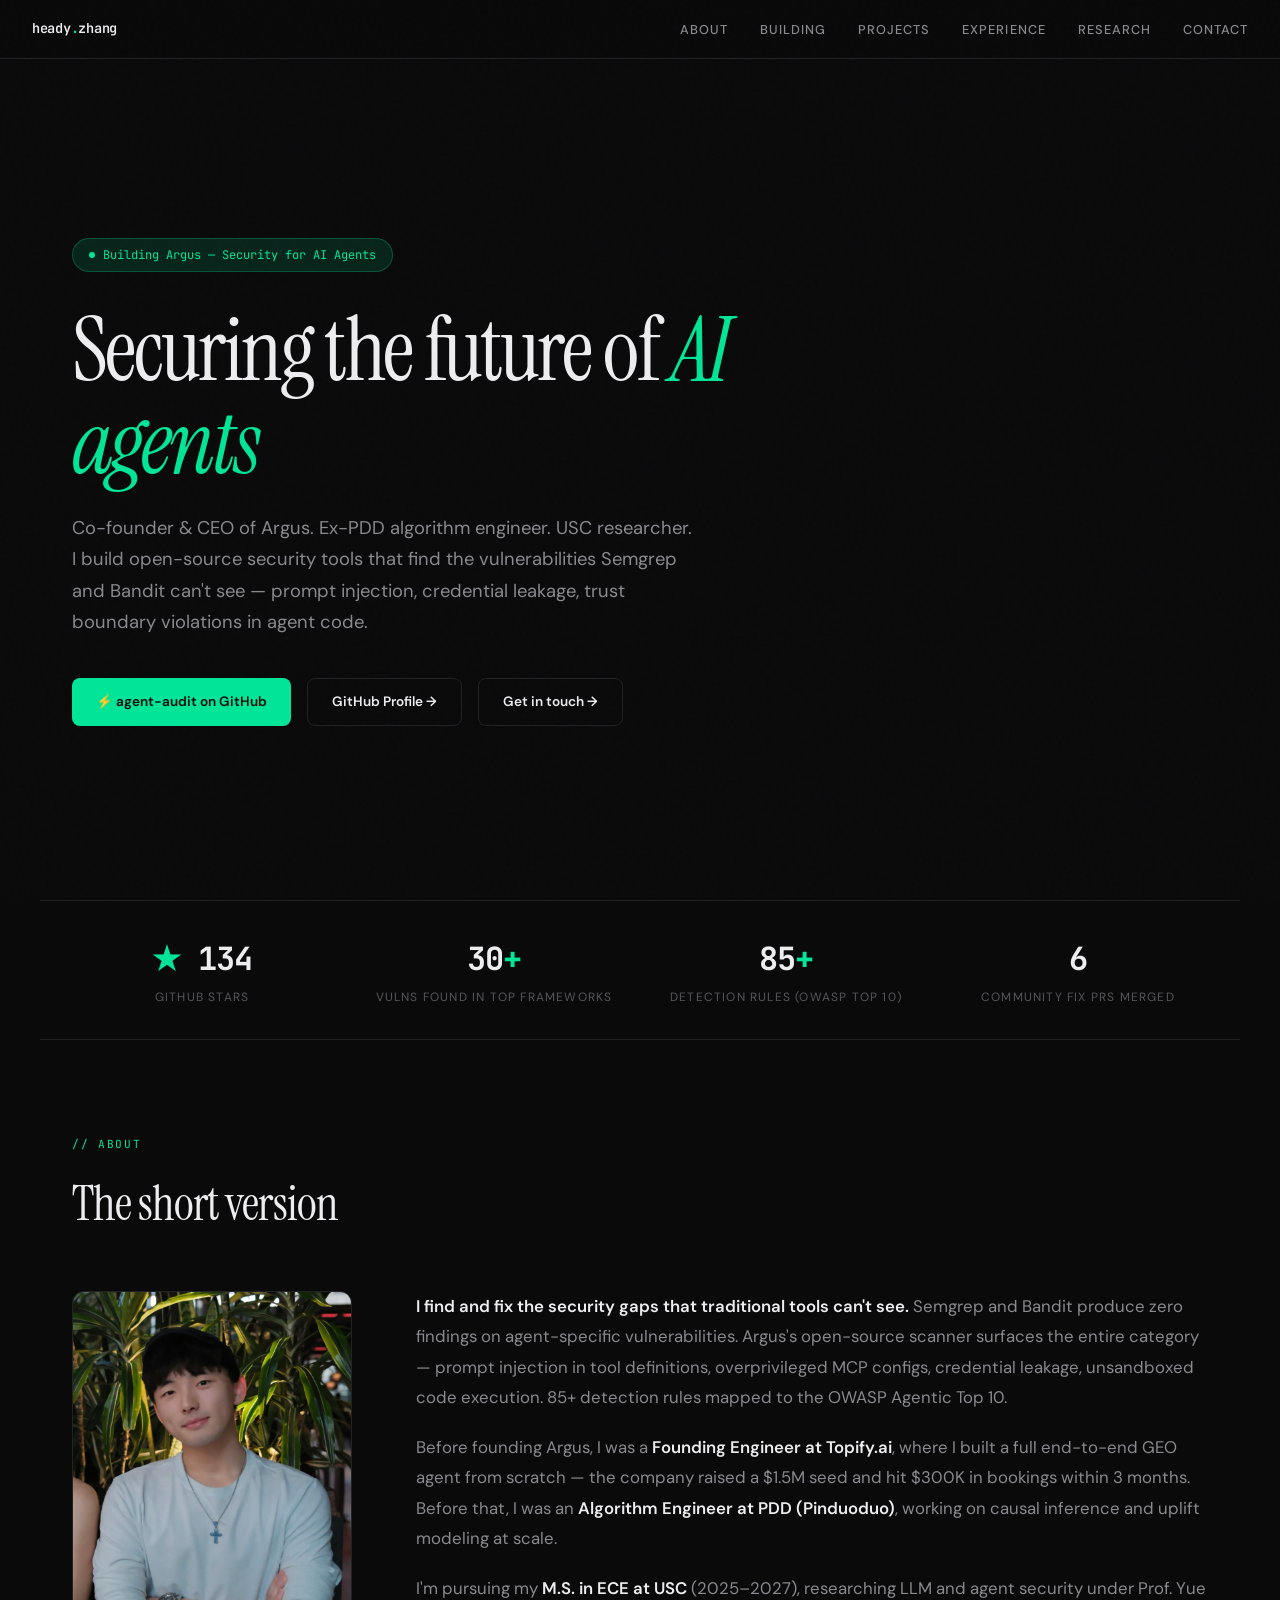
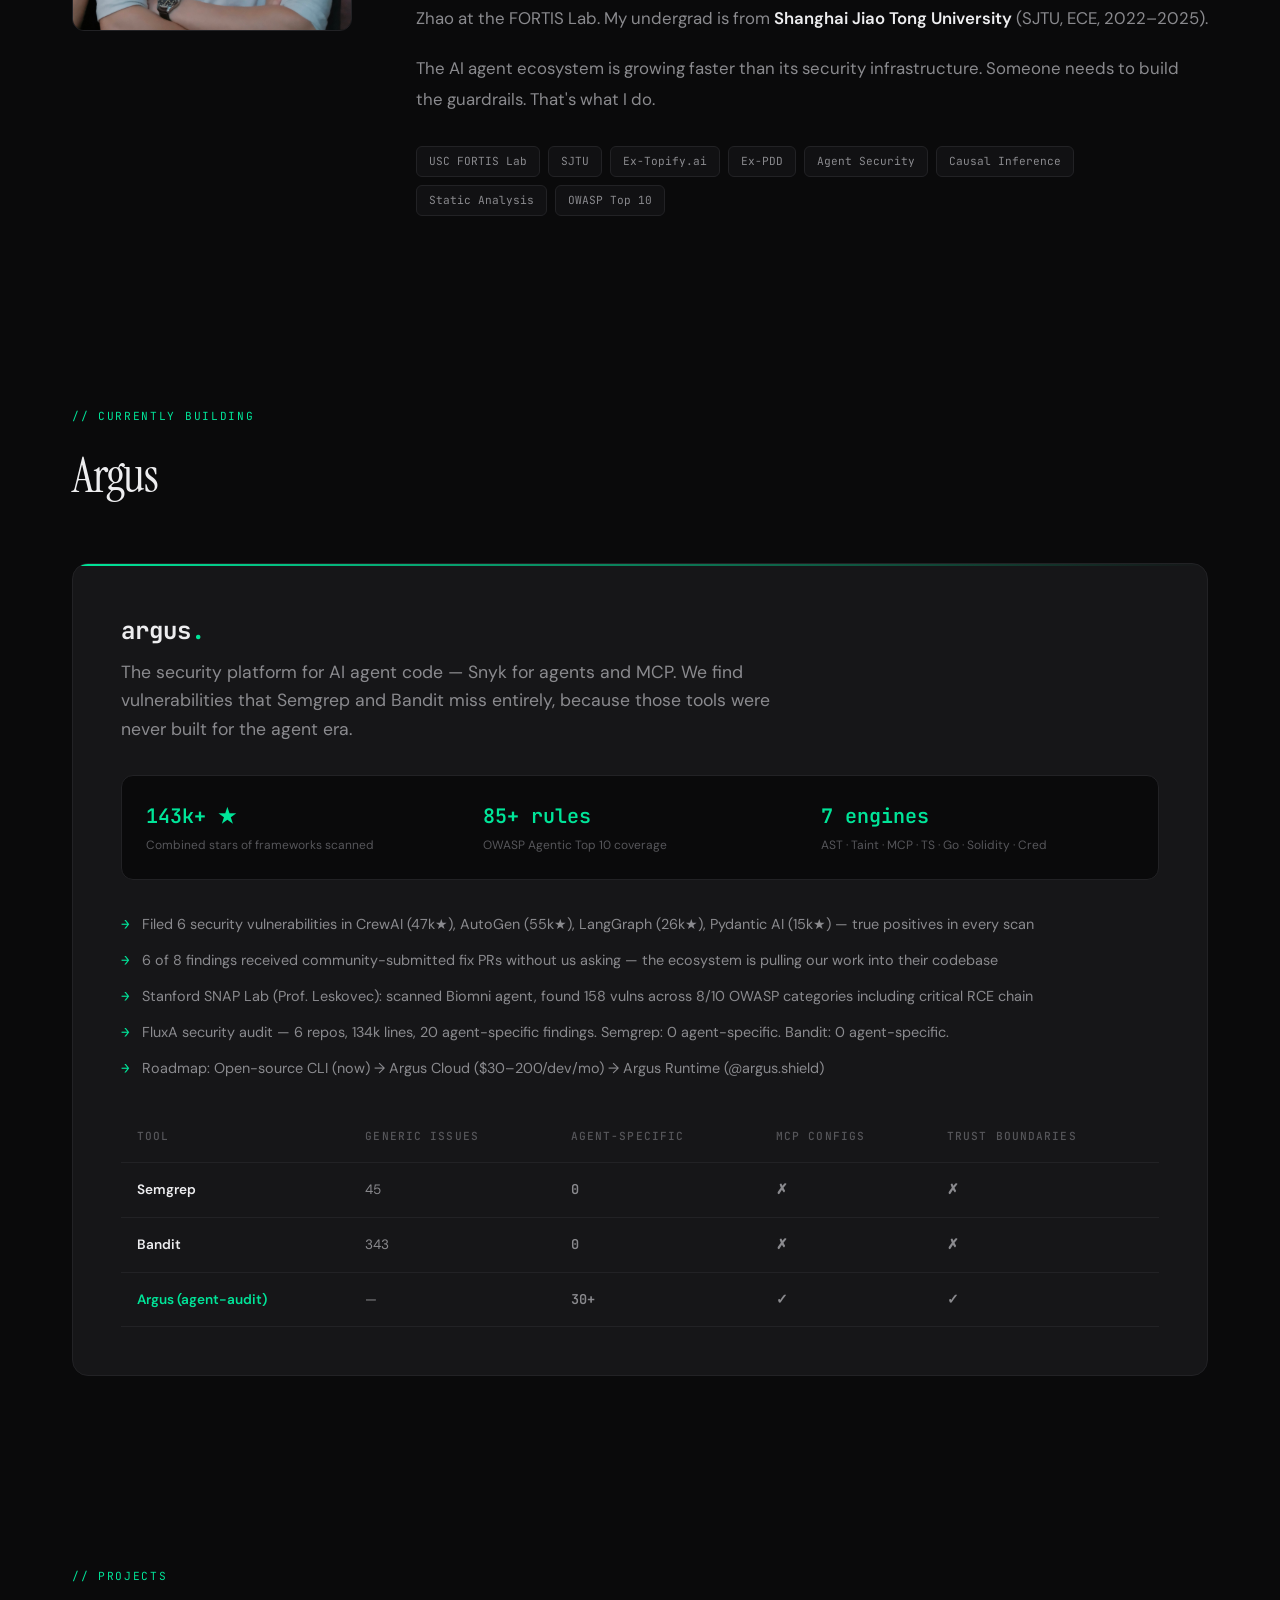
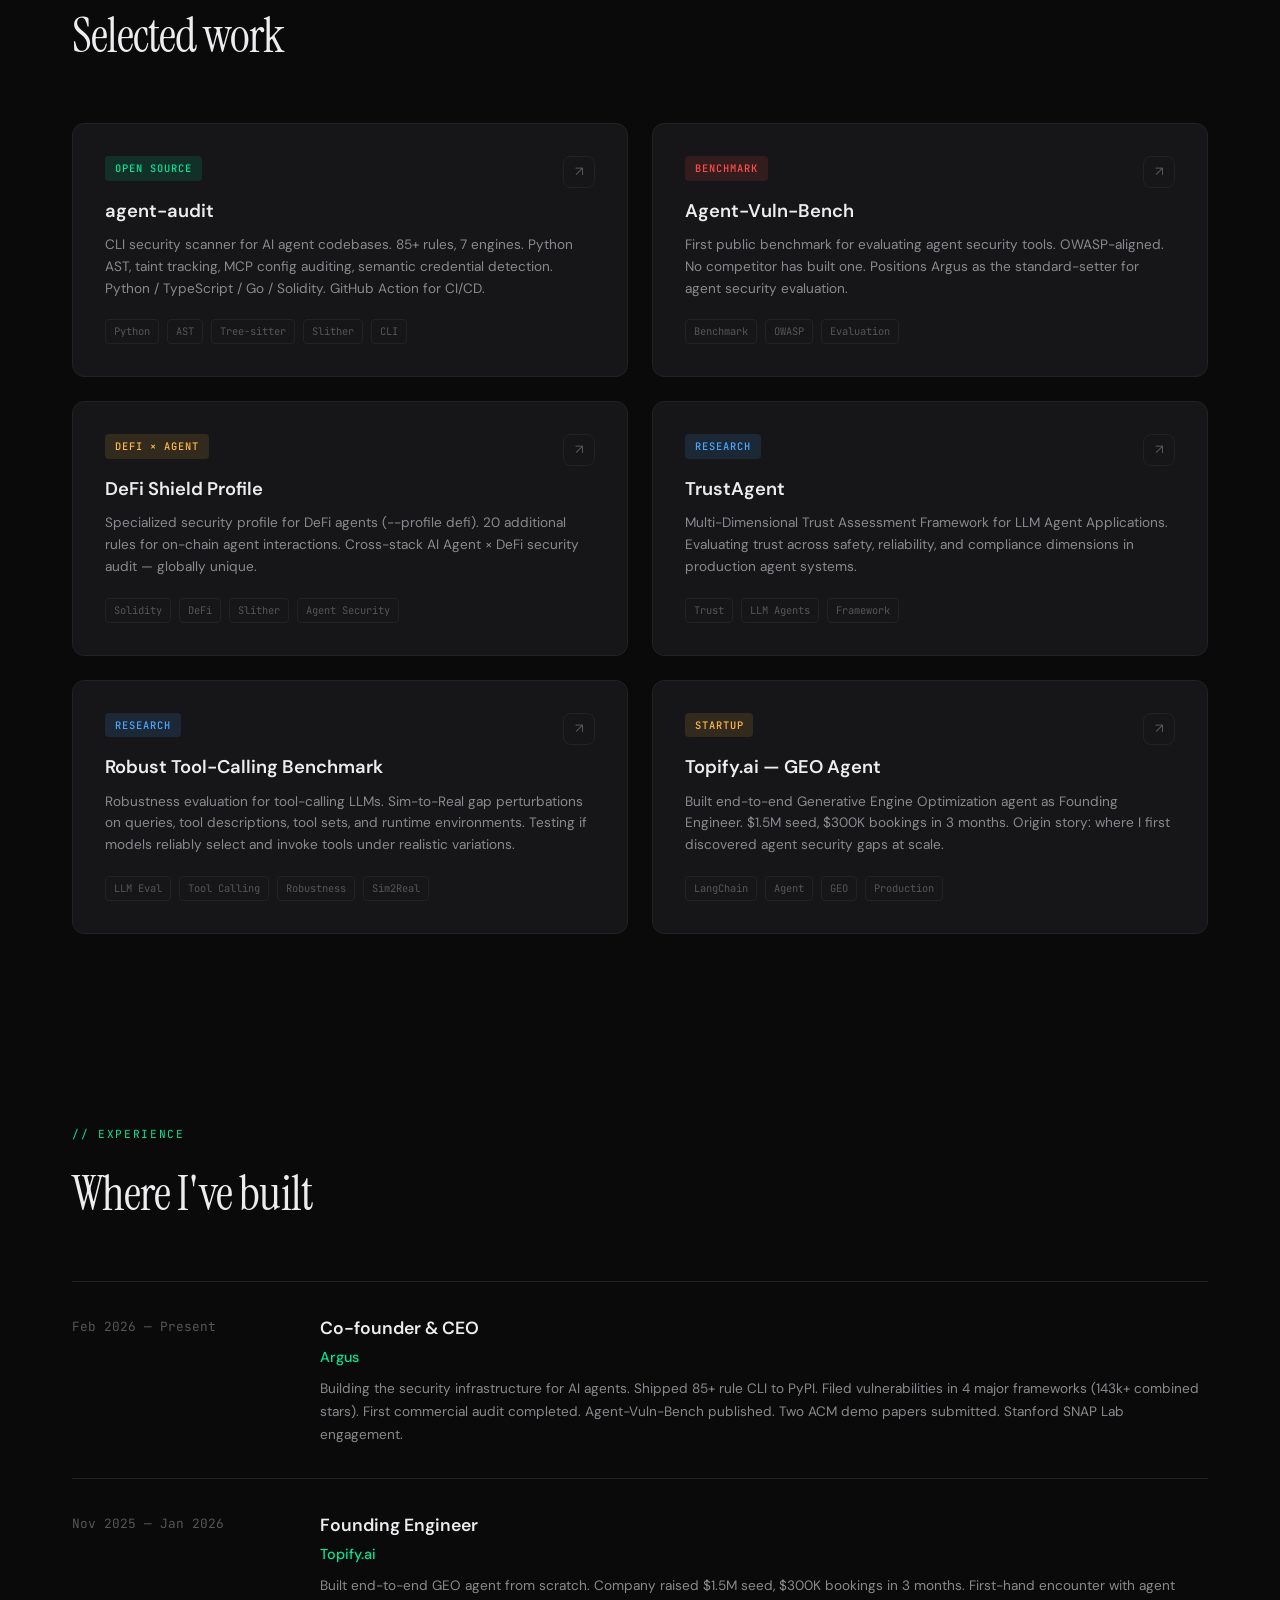
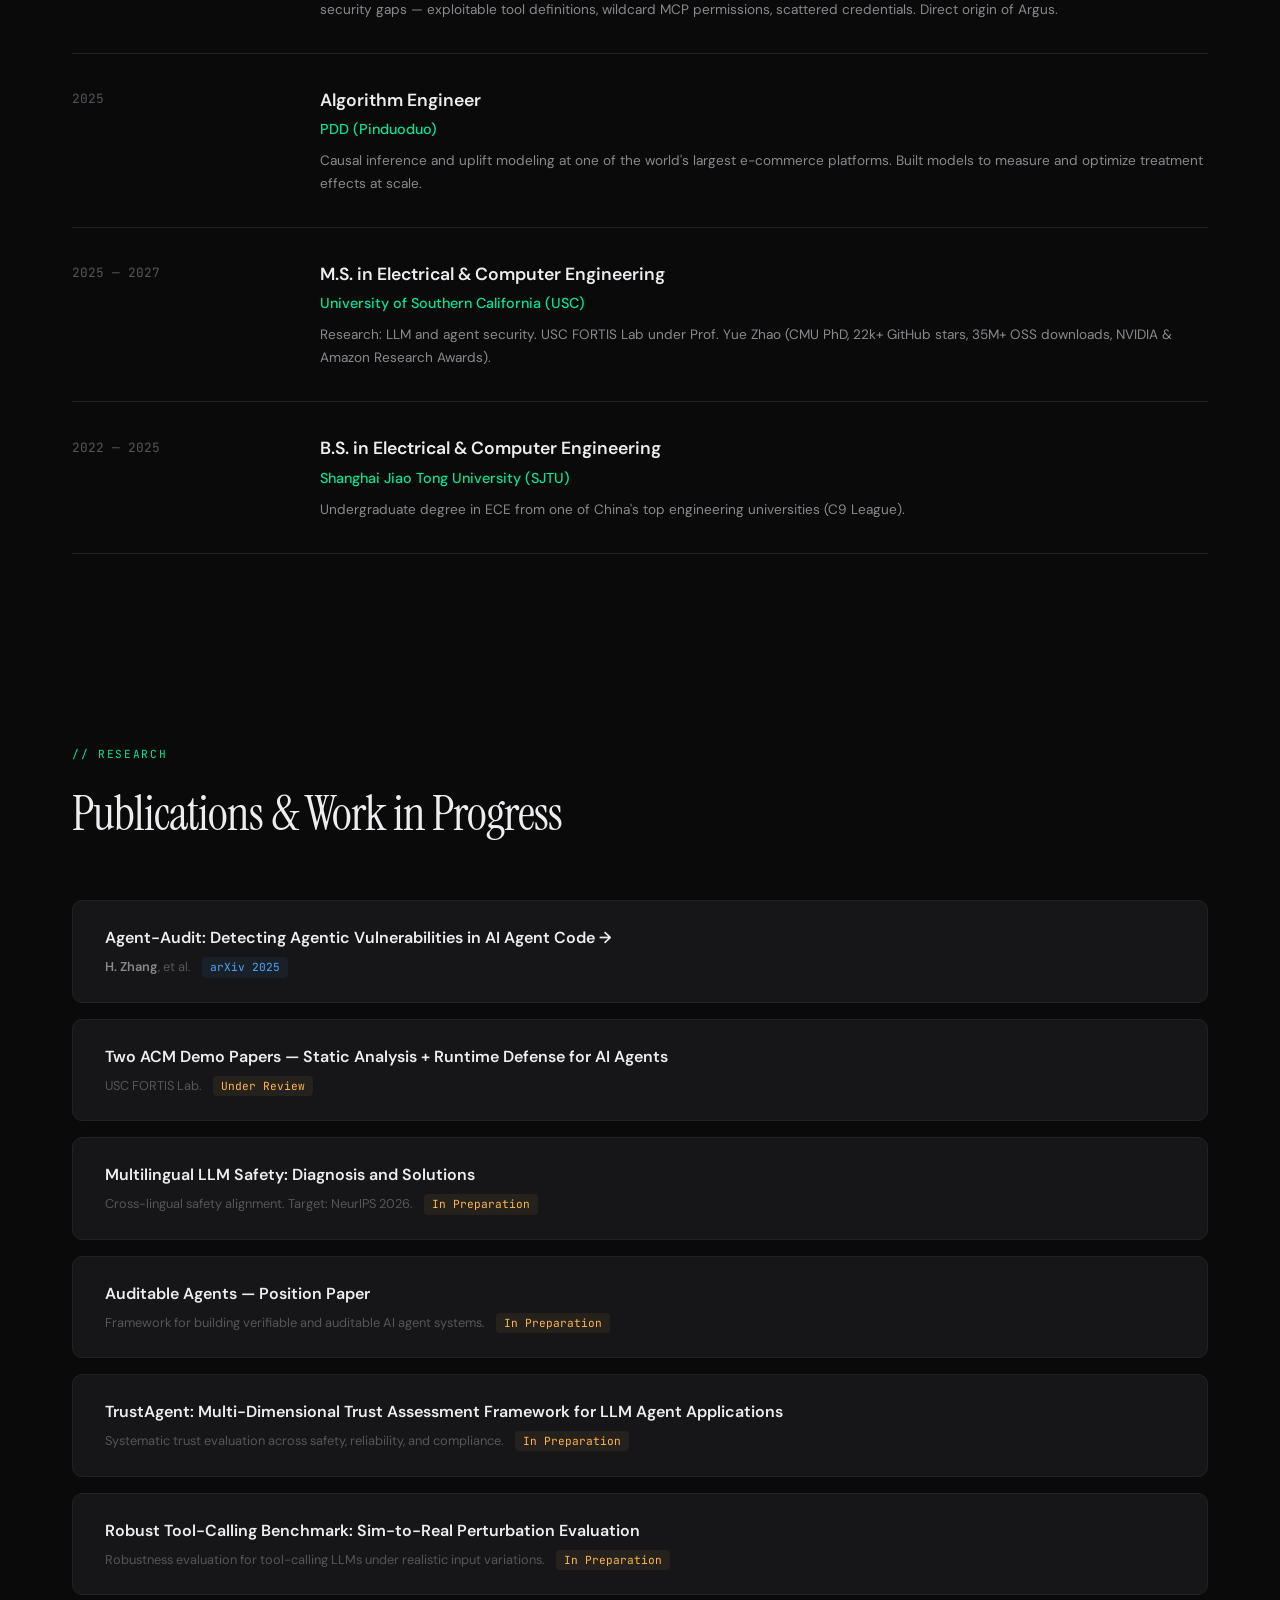
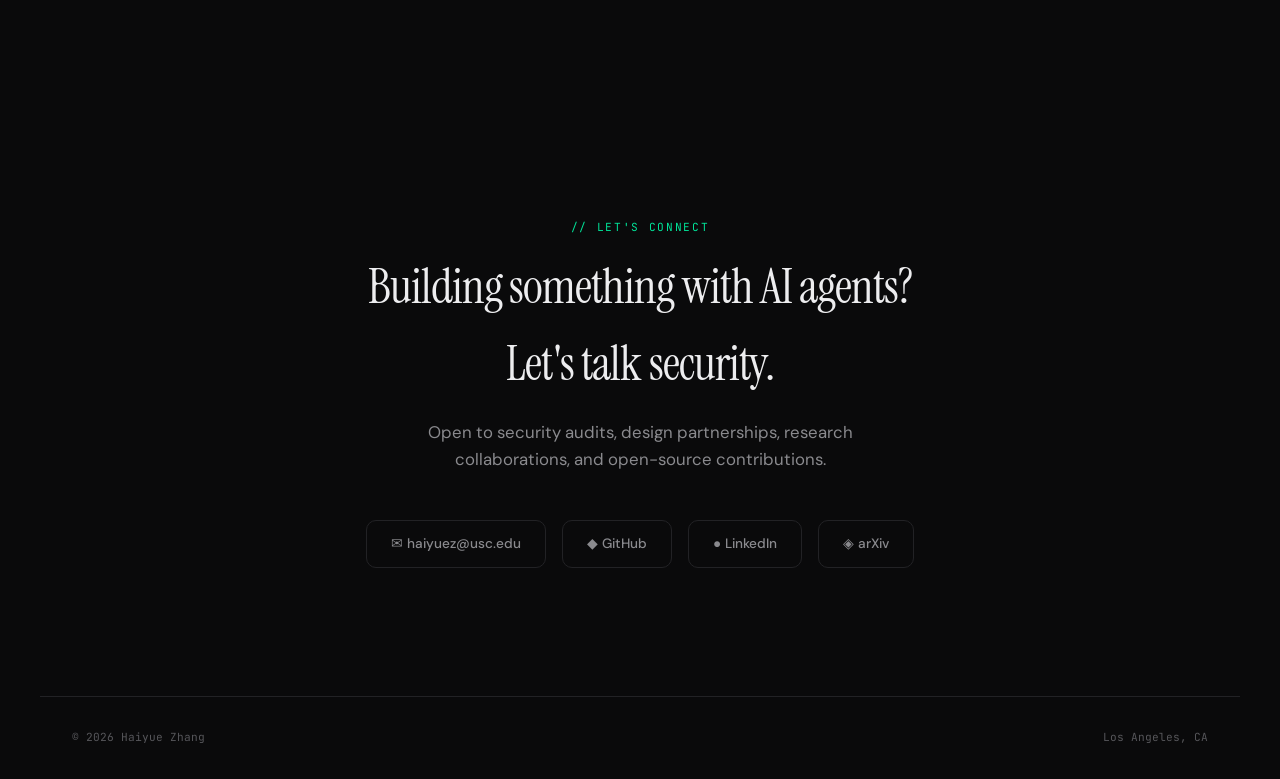
==== index.html @ 8b20a154 "rename to index.html and fix PDD/Topify work order" ====
<!DOCTYPE html>
<html lang="en">
<head>
    <meta charset="UTF-8">
    <meta name="viewport" content="width=device-width, initial-scale=1.0">
    <title>Haiyue Zhang — AI Agent Security</title>
    <meta name="description" content="Co-founder & CEO of Argus. Building the security infrastructure for AI agents. USC researcher, open-source contributor, ex-PDD algorithm engineer.">
    <meta property="og:title" content="Haiyue Zhang — AI Agent Security">
    <meta property="og:description" content="Co-founder of Argus. Building the security infrastructure for AI agents. 85+ detection rules. Vulnerabilities filed in CrewAI, AutoGen, LangGraph, Pydantic AI.">
    <meta property="og:type" content="website">
    
    <link rel="preconnect" href="https://fonts.googleapis.com">
    <link rel="preconnect" href="https://fonts.gstatic.com" crossorigin>
    <link href="https://fonts.googleapis.com/css2?family=JetBrains+Mono:wght@300;400;500;600;700&family=Instrument+Serif:ital@0;1&family=DM+Sans:wght@300;400;500;600;700&display=swap" rel="stylesheet">
    
    <style>
        :root {
            --bg: #0a0a0b;
            --bg-elevated: #111113;
            --bg-card: #161618;
            --border: #222225;
            --border-hover: #333338;
            --text-primary: #ededef;
            --text-secondary: #8a8a8e;
            --text-muted: #56565a;
            --accent: #00e599;
            --accent-dim: #00e59920;
            --accent-glow: #00e59940;
            --red: #ff4d4d;
            --amber: #ffb84d;
            --blue: #4da6ff;
            --serif: 'Instrument Serif', Georgia, serif;
            --sans: 'DM Sans', -apple-system, sans-serif;
            --mono: 'JetBrains Mono', 'Fira Code', monospace;
        }

        * { margin: 0; padding: 0; box-sizing: border-box; }
        html { scroll-behavior: smooth; font-size: 16px; }

        body {
            font-family: var(--sans);
            background: var(--bg);
            color: var(--text-primary);
            line-height: 1.6;
            -webkit-font-smoothing: antialiased;
            overflow-x: hidden;
        }

        ::selection { background: var(--accent); color: var(--bg); }
        a { color: var(--accent); text-decoration: none; transition: opacity 0.2s; }
        a:hover { opacity: 0.8; }

        /* NAV */
        nav {
            position: fixed; top: 0; left: 0; right: 0; z-index: 100;
            padding: 1rem 2rem; display: flex; justify-content: space-between; align-items: center;
            background: rgba(10,10,11,0.85); backdrop-filter: blur(20px);
            border-bottom: 1px solid var(--border);
        }
        .nav-logo { font-family: var(--mono); font-size: 0.85rem; font-weight: 600; color: var(--text-primary); letter-spacing: -0.02em; text-decoration: none; }
        .nav-logo span { color: var(--accent); }
        .nav-links { display: flex; gap: 2rem; list-style: none; }
        .nav-links a { font-size: 0.8rem; font-weight: 500; color: var(--text-secondary); text-transform: uppercase; letter-spacing: 0.08em; transition: color 0.2s; }
        .nav-links a:hover { color: var(--text-primary); opacity: 1; }

        /* HERO */
        .hero { min-height: 100vh; display: flex; align-items: center; padding: 8rem 2rem 4rem; max-width: 1200px; margin: 0 auto; }
        .hero-content { max-width: 800px; }
        .hero-tag {
            display: inline-flex; align-items: center; gap: 0.5rem;
            font-family: var(--mono); font-size: 0.75rem; color: var(--accent);
            background: var(--accent-dim); border: 1px solid var(--accent-glow);
            padding: 0.4rem 1rem; border-radius: 100px; margin-bottom: 2rem;
            animation: fadeUp 0.8s ease both;
        }
        .hero-tag .pulse { width: 6px; height: 6px; background: var(--accent); border-radius: 50%; animation: pulse 2s ease infinite; }
        @keyframes pulse { 0%, 100% { opacity: 1; } 50% { opacity: 0.3; } }

        .hero h1 {
            font-family: var(--serif); font-size: clamp(3rem, 7vw, 5.5rem);
            line-height: 1.05; font-weight: 400; letter-spacing: -0.03em;
            margin-bottom: 1.5rem; animation: fadeUp 0.8s ease 0.1s both;
        }
        .hero h1 em { font-style: italic; color: var(--accent); }
        .hero-subtitle { font-size: 1.15rem; color: var(--text-secondary); max-width: 620px; line-height: 1.7; margin-bottom: 2.5rem; animation: fadeUp 0.8s ease 0.2s both; }
        .hero-links { display: flex; gap: 1rem; flex-wrap: wrap; animation: fadeUp 0.8s ease 0.3s both; }

        .btn { display: inline-flex; align-items: center; gap: 0.5rem; padding: 0.75rem 1.5rem; border-radius: 8px; font-size: 0.85rem; font-weight: 600; transition: all 0.2s; cursor: pointer; border: none; font-family: var(--sans); }
        .btn-primary { background: var(--accent); color: var(--bg); }
        .btn-primary:hover { background: #00cc88; opacity: 1; transform: translateY(-1px); box-shadow: 0 4px 20px var(--accent-glow); }
        .btn-ghost { background: transparent; color: var(--text-primary); border: 1px solid var(--border); }
        .btn-ghost:hover { border-color: var(--border-hover); opacity: 1; background: var(--bg-elevated); }

        /* METRICS */
        .metrics { border-top: 1px solid var(--border); border-bottom: 1px solid var(--border); padding: 2rem 0; margin: 0 auto; max-width: 1200px; }
        .metrics-grid { display: grid; grid-template-columns: repeat(4, 1fr); gap: 2rem; padding: 0 2rem; }
        .metric { text-align: center; }
        .metric-value { font-family: var(--mono); font-size: 2rem; font-weight: 700; color: var(--text-primary); letter-spacing: -0.03em; }
        .metric-value span { color: var(--accent); }
        .metric-label { font-size: 0.75rem; color: var(--text-muted); text-transform: uppercase; letter-spacing: 0.1em; margin-top: 0.25rem; }

        /* SECTIONS */
        section { max-width: 1200px; margin: 0 auto; padding: 6rem 2rem; }
        .section-header { margin-bottom: 3rem; }
        .section-label { font-family: var(--mono); font-size: 0.7rem; color: var(--accent); text-transform: uppercase; letter-spacing: 0.15em; margin-bottom: 0.75rem; }
        .section-title { font-family: var(--serif); font-size: clamp(2rem, 4vw, 3rem); font-weight: 400; letter-spacing: -0.02em; }

        /* ABOUT */
        .about-grid { display: grid; grid-template-columns: 280px 1fr; gap: 4rem; align-items: start; }
        .about-photo { width: 280px; height: 340px; background: var(--bg-card); border: 1px solid var(--border); border-radius: 12px; overflow: hidden; }
        .about-photo-placeholder { width: 100%; height: 100%; display: flex; flex-direction: column; align-items: center; justify-content: center; font-family: var(--mono); font-size: 0.75rem; color: var(--text-muted); background: linear-gradient(135deg, var(--bg-card), var(--bg-elevated)); text-align: center; line-height: 1.8; }
        .about-text p { color: var(--text-secondary); font-size: 1.05rem; line-height: 1.8; margin-bottom: 1.25rem; }
        .about-text p strong { color: var(--text-primary); font-weight: 600; }
        .credential-tags { display: flex; flex-wrap: wrap; gap: 0.5rem; margin-top: 2rem; }
        .credential-tag { font-family: var(--mono); font-size: 0.7rem; padding: 0.35rem 0.75rem; border: 1px solid var(--border); border-radius: 6px; color: var(--text-secondary); background: var(--bg-elevated); }

        /* BUILDING */
        .building-card { background: var(--bg-card); border: 1px solid var(--border); border-radius: 16px; padding: 3rem; position: relative; overflow: hidden; }
        .building-card::before { content: ''; position: absolute; top: 0; left: 0; right: 0; height: 2px; background: linear-gradient(90deg, var(--accent), transparent); }
        .building-logo { font-family: var(--mono); font-size: 1.5rem; font-weight: 700; margin-bottom: 0.5rem; }
        .building-logo span { color: var(--accent); }
        .building-tagline { color: var(--text-secondary); font-size: 1.1rem; margin-bottom: 2rem; max-width: 650px; }
        .building-stats { display: grid; grid-template-columns: repeat(3, 1fr); gap: 1.5rem; margin-bottom: 2rem; padding: 1.5rem; background: var(--bg); border-radius: 12px; border: 1px solid var(--border); }
        .building-stat-value { font-family: var(--mono); font-size: 1.25rem; font-weight: 600; color: var(--accent); }
        .building-stat-label { font-size: 0.75rem; color: var(--text-muted); margin-top: 0.25rem; }
        .building-highlights { display: grid; gap: 0.75rem; }
        .building-highlight { display: flex; align-items: baseline; gap: 0.75rem; font-size: 0.9rem; color: var(--text-secondary); }
        .building-highlight::before { content: '→'; color: var(--accent); font-family: var(--mono); flex-shrink: 0; }

        /* COMPARISON TABLE */
        .comparison-table { width: 100%; border-collapse: collapse; margin-top: 2rem; font-size: 0.85rem; }
        .comparison-table th { font-family: var(--mono); font-size: 0.7rem; text-transform: uppercase; letter-spacing: 0.1em; color: var(--text-muted); text-align: left; padding: 1rem; border-bottom: 1px solid var(--border); font-weight: 500; }
        .comparison-table td { padding: 1rem; border-bottom: 1px solid var(--border); color: var(--text-secondary); }
        .comparison-table tr:hover td { background: var(--bg-elevated); }
        .comparison-table .tool-name { font-weight: 600; color: var(--text-primary); }
        .val-zero { color: var(--red); font-family: var(--mono); font-weight: 600; }
        .val-positive { color: var(--accent); font-family: var(--mono); font-weight: 600; }

        /* PROJECTS */
        .projects-grid { display: grid; grid-template-columns: repeat(2, 1fr); gap: 1.5rem; }
        .project-card { background: var(--bg-card); border: 1px solid var(--border); border-radius: 12px; padding: 2rem; transition: all 0.3s; position: relative; }
        .project-card:hover { border-color: var(--border-hover); transform: translateY(-2px); box-shadow: 0 8px 40px rgba(0,0,0,0.3); }
        .project-card-header { display: flex; justify-content: space-between; align-items: flex-start; margin-bottom: 1rem; }
        .project-type { font-family: var(--mono); font-size: 0.65rem; text-transform: uppercase; letter-spacing: 0.1em; padding: 0.25rem 0.6rem; border-radius: 4px; font-weight: 500; }
        .type-oss { background: var(--accent-dim); color: var(--accent); }
        .type-research { background: #4da6ff20; color: var(--blue); }
        .type-product { background: #ffb84d20; color: var(--amber); }
        .type-benchmark { background: #ff4d4d20; color: var(--red); }
        .project-title { font-size: 1.15rem; font-weight: 600; margin-bottom: 0.5rem; }
        .project-desc { font-size: 0.85rem; color: var(--text-secondary); line-height: 1.6; margin-bottom: 1.25rem; }
        .project-tech { display: flex; gap: 0.5rem; flex-wrap: wrap; }
        .project-tech span { font-family: var(--mono); font-size: 0.65rem; padding: 0.2rem 0.5rem; border: 1px solid var(--border); border-radius: 4px; color: var(--text-muted); }
        .project-link { position: absolute; top: 2rem; right: 2rem; width: 32px; height: 32px; display: flex; align-items: center; justify-content: center; border: 1px solid var(--border); border-radius: 8px; color: var(--text-muted); font-size: 0.85rem; transition: all 0.2s; }
        .project-link:hover { border-color: var(--accent); color: var(--accent); opacity: 1; }

        /* TIMELINE */
        .timeline { display: grid; gap: 0; }
        .timeline-item { display: grid; grid-template-columns: 200px 1fr; gap: 3rem; padding: 2rem 0; border-bottom: 1px solid var(--border); }
        .timeline-item:first-child { border-top: 1px solid var(--border); }
        .timeline-date { font-family: var(--mono); font-size: 0.8rem; color: var(--text-muted); padding-top: 0.2rem; }
        .timeline-content h3 { font-size: 1.1rem; font-weight: 600; margin-bottom: 0.25rem; }
        .timeline-company { color: var(--accent); font-size: 0.9rem; font-weight: 500; margin-bottom: 0.5rem; }
        .timeline-desc { font-size: 0.85rem; color: var(--text-secondary); line-height: 1.7; }

        /* PUBLICATIONS */
        .pub-list { display: grid; gap: 1rem; }
        .pub-item { padding: 1.5rem 2rem; background: var(--bg-card); border: 1px solid var(--border); border-radius: 10px; transition: border-color 0.2s; }
        .pub-item:hover { border-color: var(--border-hover); }
        .pub-title { font-weight: 600; font-size: 1rem; margin-bottom: 0.4rem; }
        .pub-title a { color: var(--text-primary); transition: color 0.2s; }
        .pub-title a:hover { color: var(--accent); opacity: 1; }
        .pub-meta { font-size: 0.8rem; color: var(--text-muted); line-height: 1.6; }
        .pub-meta strong { color: var(--text-secondary); font-weight: 600; }
        .pub-venue { font-family: var(--mono); font-size: 0.7rem; color: var(--blue); background: #4da6ff10; padding: 0.2rem 0.5rem; border-radius: 4px; margin-left: 0.5rem; }
        .pub-status { font-family: var(--mono); font-size: 0.7rem; color: var(--amber); background: #ffb84d10; padding: 0.2rem 0.5rem; border-radius: 4px; margin-left: 0.5rem; }

        /* CONTACT */
        .contact-section { text-align: center; padding: 8rem 2rem; }
        .contact-section .section-title { margin-bottom: 1rem; }
        .contact-subtitle { color: var(--text-secondary); font-size: 1.05rem; margin-bottom: 3rem; max-width: 500px; margin-left: auto; margin-right: auto; }
        .contact-links { display: flex; justify-content: center; gap: 1rem; flex-wrap: wrap; }
        .contact-link { display: inline-flex; align-items: center; gap: 0.5rem; padding: 0.75rem 1.5rem; border: 1px solid var(--border); border-radius: 10px; font-size: 0.85rem; font-weight: 500; color: var(--text-secondary); transition: all 0.2s; }
        .contact-link:hover { border-color: var(--accent); color: var(--accent); opacity: 1; background: var(--accent-dim); }

        /* FOOTER */
        footer { max-width: 1200px; margin: 0 auto; padding: 2rem; border-top: 1px solid var(--border); display: flex; justify-content: space-between; align-items: center; }
        .footer-text { font-family: var(--mono); font-size: 0.7rem; color: var(--text-muted); }

        /* ANIMATIONS */
        @keyframes fadeUp { from { opacity: 0; transform: translateY(20px); } to { opacity: 1; transform: translateY(0); } }
        .animate-in { opacity: 0; transform: translateY(20px); transition: all 0.6s ease; }
        .animate-in.visible { opacity: 1; transform: translateY(0); }

        /* RESPONSIVE */
        @media (max-width: 768px) {
            .nav-links { display: none; }
            .metrics-grid { grid-template-columns: repeat(2, 1fr); }
            .about-grid { grid-template-columns: 1fr; gap: 2rem; }
            .about-photo { width: 200px; height: 240px; }
            .projects-grid { grid-template-columns: 1fr; }
            .timeline-item { grid-template-columns: 1fr; gap: 0.5rem; }
            .building-stats { grid-template-columns: 1fr; }
            section { padding: 4rem 1.25rem; }
            .hero { padding: 6rem 1.25rem 3rem; }
            .contact-links { flex-direction: column; align-items: center; }
        }

        /* NOISE */
        body::after {
            content: ''; position: fixed; top: 0; left: 0; right: 0; bottom: 0;
            pointer-events: none; z-index: 1000; opacity: 0.015;
            background-image: url("data:image/svg+xml,%3Csvg viewBox='0 0 256 256' xmlns='http://www.w3.org/2000/svg'%3E%3Cfilter id='n'%3E%3CfeTurbulence type='fractalNoise' baseFrequency='0.9' numOctaves='4' stitchTiles='stitch'/%3E%3C/filter%3E%3Crect width='100%25' height='100%25' filter='url(%23n)'/%3E%3C/svg%3E");
        }

        .nav-mobile-btn { display: none; background: none; border: 1px solid var(--border); color: var(--text-secondary); padding: 0.4rem 0.75rem; border-radius: 6px; font-family: var(--mono); font-size: 0.75rem; cursor: pointer; }
        @media (max-width: 768px) { .nav-mobile-btn { display: block; } }
    </style>
</head>
<body>

<nav>
    <a href="#" class="nav-logo" style="text-decoration:none">heady<span>.</span>zhang</a>
    <ul class="nav-links">
        <li><a href="#about">About</a></li>
        <li><a href="#building">Building</a></li>
        <li><a href="#projects">Projects</a></li>
        <li><a href="#experience">Experience</a></li>
        <li><a href="#research">Research</a></li>
        <li><a href="#contact">Contact</a></li>
    </ul>
    <button class="nav-mobile-btn" onclick="toggleNav()">Menu</button>
</nav>

<section class="hero">
    <div class="hero-content">
        <div class="hero-tag">
            <span class="pulse"></span>
            Building Argus — Security for AI Agents
        </div>
        <h1>Securing the future of <em>AI agents</em></h1>
        <p class="hero-subtitle">
            Co-founder & CEO of Argus. Ex-PDD algorithm engineer. USC researcher.
            I build open-source security tools that find the vulnerabilities 
            Semgrep and Bandit can't see — prompt injection, credential leakage, 
            trust boundary violations in agent code.
        </p>
        <div class="hero-links">
            <a href="https://github.com/HeadyZhang/agent-audit" class="btn btn-primary" target="_blank">⚡ agent-audit on GitHub</a>
            <a href="https://github.com/HeadyZhang" class="btn btn-ghost" target="_blank">GitHub Profile →</a>
            <a href="#contact" class="btn btn-ghost">Get in touch →</a>
        </div>
    </div>
</section>

<div class="metrics">
    <div class="metrics-grid">
        <div class="metric animate-in">
            <div class="metric-value"><span>★</span> 134</div>
            <div class="metric-label">GitHub Stars</div>
        </div>
        <div class="metric animate-in">
            <div class="metric-value">30<span>+</span></div>
            <div class="metric-label">Vulns Found in Top Frameworks</div>
        </div>
        <div class="metric animate-in">
            <div class="metric-value">85<span>+</span></div>
            <div class="metric-label">Detection Rules (OWASP Top 10)</div>
        </div>
        <div class="metric animate-in">
            <div class="metric-value">6</div>
            <div class="metric-label">Community Fix PRs Merged</div>
        </div>
    </div>
</div>

<section id="about">
    <div class="section-header">
        <div class="section-label">// About</div>
        <h2 class="section-title">The short version</h2>
    </div>
    <div class="about-grid">
        <div class="about-photo">
            <img src="heady-image.jpg" alt="Heady Zhang" style="width:100%; height:100%; object-fit:cover;">
        </div>
        <div class="about-text">
            <p>
                <strong>I find and fix the security gaps that traditional tools can't see.</strong> 
                Semgrep and Bandit produce zero findings on agent-specific vulnerabilities. 
                Argus's open-source scanner surfaces the entire category — prompt injection in 
                tool definitions, overprivileged MCP configs, credential leakage, unsandboxed 
                code execution. 85+ detection rules mapped to the OWASP Agentic Top 10.
            </p>
            <p>
                Before founding Argus, I was a <strong>Founding Engineer at Topify.ai</strong>,
                where I built a full end-to-end GEO agent from scratch — the company raised a
                $1.5M seed and hit $300K in bookings within 3 months. Before that, I was an
                <strong>Algorithm Engineer at PDD (Pinduoduo)</strong>, working on causal inference
                and uplift modeling at scale.
            </p>
            <p>
                I'm pursuing my <strong>M.S. in ECE at USC</strong> (2025–2027), researching 
                LLM and agent security under Prof. Yue Zhao at the FORTIS Lab. 
                My undergrad is from <strong>Shanghai Jiao Tong University</strong> (SJTU, ECE, 2022–2025).
            </p>
            <p>
                The AI agent ecosystem is growing faster than its security infrastructure. 
                Someone needs to build the guardrails. That's what I do.
            </p>
            <div class="credential-tags">
                <span class="credential-tag">USC FORTIS Lab</span>
                <span class="credential-tag">SJTU</span>
                <span class="credential-tag">Ex-Topify.ai</span>
                <span class="credential-tag">Ex-PDD</span>
                <span class="credential-tag">Agent Security</span>
                <span class="credential-tag">Causal Inference</span>
                <span class="credential-tag">Static Analysis</span>
                <span class="credential-tag">OWASP Top 10</span>
            </div>
        </div>
    </div>
</section>

<section id="building">
    <div class="section-header">
        <div class="section-label">// Currently Building</div>
        <h2 class="section-title">Argus</h2>
    </div>
    <div class="building-card animate-in">
        <div class="building-logo">argus<span>.</span></div>
        <p class="building-tagline">
            The security platform for AI agent code — Snyk for agents and MCP. 
            We find vulnerabilities that Semgrep and Bandit miss entirely, 
            because those tools were never built for the agent era.
        </p>
        <div class="building-stats">
            <div>
                <div class="building-stat-value">143k+ ★</div>
                <div class="building-stat-label">Combined stars of frameworks scanned</div>
            </div>
            <div>
                <div class="building-stat-value">85+ rules</div>
                <div class="building-stat-label">OWASP Agentic Top 10 coverage</div>
            </div>
            <div>
                <div class="building-stat-value">7 engines</div>
                <div class="building-stat-label">AST · Taint · MCP · TS · Go · Solidity · Cred</div>
            </div>
        </div>
        <div class="building-highlights">
            <div class="building-highlight">
                Filed 6 security vulnerabilities in CrewAI (47k★), AutoGen (55k★), LangGraph (26k★), Pydantic AI (15k★) — true positives in every scan
            </div>
            <div class="building-highlight">
                6 of 8 findings received community-submitted fix PRs without us asking — the ecosystem is pulling our work into their codebase
            </div>
            <div class="building-highlight">
                Stanford SNAP Lab (Prof. Leskovec): scanned Biomni agent, found 158 vulns across 8/10 OWASP categories including critical RCE chain
            </div>
            <div class="building-highlight">
                FluxA security audit — 6 repos, 134k lines, 20 agent-specific findings. Semgrep: 0 agent-specific. Bandit: 0 agent-specific.
            </div>
            <div class="building-highlight">
                Roadmap: Open-source CLI (now) → Argus Cloud ($30–200/dev/mo) → Argus Runtime (@argus.shield)
            </div>
        </div>
        <table class="comparison-table">
            <thead>
                <tr>
                    <th>Tool</th>
                    <th>Generic Issues</th>
                    <th>Agent-Specific</th>
                    <th>MCP Configs</th>
                    <th>Trust Boundaries</th>
                </tr>
            </thead>
            <tbody>
                <tr>
                    <td class="tool-name">Semgrep</td>
                    <td>45</td>
                    <td class="val-zero">0</td>
                    <td class="val-zero">✗</td>
                    <td class="val-zero">✗</td>
                </tr>
                <tr>
                    <td class="tool-name">Bandit</td>
                    <td>343</td>
                    <td class="val-zero">0</td>
                    <td class="val-zero">✗</td>
                    <td class="val-zero">✗</td>
                </tr>
                <tr>
                    <td class="tool-name" style="color:var(--accent)">Argus (agent-audit)</td>
                    <td>—</td>
                    <td class="val-positive">30+</td>
                    <td class="val-positive">✓</td>
                    <td class="val-positive">✓</td>
                </tr>
            </tbody>
        </table>
    </div>
</section>

<section id="projects">
    <div class="section-header">
        <div class="section-label">// Projects</div>
        <h2 class="section-title">Selected work</h2>
    </div>
    <div class="projects-grid">
        <div class="project-card animate-in">
            <div class="project-card-header">
                <span class="project-type type-oss">Open Source</span>
            </div>
            <a href="https://github.com/HeadyZhang/agent-audit" class="project-link" target="_blank">↗</a>
            <h3 class="project-title">agent-audit</h3>
            <p class="project-desc">
                CLI security scanner for AI agent codebases. 85+ rules, 7 engines. 
                Python AST, taint tracking, MCP config auditing, semantic credential detection. 
                Python / TypeScript / Go / Solidity. GitHub Action for CI/CD.
            </p>
            <div class="project-tech">
                <span>Python</span><span>AST</span><span>Tree-sitter</span><span>Slither</span><span>CLI</span>
            </div>
        </div>
        <div class="project-card animate-in">
            <div class="project-card-header">
                <span class="project-type type-benchmark">Benchmark</span>
            </div>
            <a href="#" class="project-link" target="_blank">↗</a>
            <h3 class="project-title">Agent-Vuln-Bench</h3>
            <p class="project-desc">
                First public benchmark for evaluating agent security tools. 
                OWASP-aligned. No competitor has built one. 
                Positions Argus as the standard-setter for agent security evaluation.
            </p>
            <div class="project-tech">
                <span>Benchmark</span><span>OWASP</span><span>Evaluation</span>
            </div>
        </div>
        <div class="project-card animate-in">
            <div class="project-card-header">
                <span class="project-type type-product">DeFi × Agent</span>
            </div>
            <a href="#" class="project-link" target="_blank">↗</a>
            <h3 class="project-title">DeFi Shield Profile</h3>
            <p class="project-desc">
                Specialized security profile for DeFi agents (--profile defi). 
                20 additional rules for on-chain agent interactions. 
                Cross-stack AI Agent × DeFi security audit — globally unique.
            </p>
            <div class="project-tech">
                <span>Solidity</span><span>DeFi</span><span>Slither</span><span>Agent Security</span>
            </div>
        </div>
        <div class="project-card animate-in">
            <div class="project-card-header">
                <span class="project-type type-research">Research</span>
            </div>
            <a href="#" class="project-link" target="_blank">↗</a>
            <h3 class="project-title">TrustAgent</h3>
            <p class="project-desc">
                Multi-Dimensional Trust Assessment Framework for LLM Agent Applications. 
                Evaluating trust across safety, reliability, and compliance dimensions 
                in production agent systems.
            </p>
            <div class="project-tech">
                <span>Trust</span><span>LLM Agents</span><span>Framework</span>
            </div>
        </div>
        <div class="project-card animate-in">
            <div class="project-card-header">
                <span class="project-type type-research">Research</span>
            </div>
            <a href="#" class="project-link" target="_blank">↗</a>
            <h3 class="project-title">Robust Tool-Calling Benchmark</h3>
            <p class="project-desc">
                Robustness evaluation for tool-calling LLMs. Sim-to-Real gap perturbations 
                on queries, tool descriptions, tool sets, and runtime environments. 
                Testing if models reliably select and invoke tools under realistic variations.
            </p>
            <div class="project-tech">
                <span>LLM Eval</span><span>Tool Calling</span><span>Robustness</span><span>Sim2Real</span>
            </div>
        </div>
        <div class="project-card animate-in">
            <div class="project-card-header">
                <span class="project-type type-product">Startup</span>
            </div>
            <a href="#" class="project-link" target="_blank">↗</a>
            <h3 class="project-title">Topify.ai — GEO Agent</h3>
            <p class="project-desc">
                Built end-to-end Generative Engine Optimization agent as Founding Engineer. 
                $1.5M seed, $300K bookings in 3 months. 
                Origin story: where I first discovered agent security gaps at scale.
            </p>
            <div class="project-tech">
                <span>LangChain</span><span>Agent</span><span>GEO</span><span>Production</span>
            </div>
        </div>
    </div>
</section>

<section id="experience">
    <div class="section-header">
        <div class="section-label">// Experience</div>
        <h2 class="section-title">Where I've built</h2>
    </div>
    <div class="timeline">
        <div class="timeline-item animate-in">
            <div class="timeline-date">Feb 2026 — Present</div>
            <div class="timeline-content">
                <h3>Co-founder & CEO</h3>
                <div class="timeline-company">Argus</div>
                <p class="timeline-desc">
                    Building the security infrastructure for AI agents. Shipped 85+ rule CLI to PyPI. 
                    Filed vulnerabilities in 4 major frameworks (143k+ combined stars). 
                    First commercial audit completed. Agent-Vuln-Bench published. 
                    Two ACM demo papers submitted. Stanford SNAP Lab engagement.
                </p>
            </div>
        </div>
        <div class="timeline-item animate-in">
            <div class="timeline-date">Nov 2025 — Jan 2026</div>
            <div class="timeline-content">
                <h3>Founding Engineer</h3>
                <div class="timeline-company">Topify.ai</div>
                <p class="timeline-desc">
                    Built end-to-end GEO agent from scratch. Company raised $1.5M seed,
                    $300K bookings in 3 months. First-hand encounter with agent security gaps —
                    exploitable tool definitions, wildcard MCP permissions, scattered credentials.
                    Direct origin of Argus.
                </p>
            </div>
        </div>
        <div class="timeline-item animate-in">
            <div class="timeline-date">2025</div>
            <div class="timeline-content">
                <h3>Algorithm Engineer</h3>
                <div class="timeline-company">PDD (Pinduoduo)</div>
                <p class="timeline-desc">
                    Causal inference and uplift modeling at one of the world's largest
                    e-commerce platforms. Built models to measure and optimize treatment effects at scale.
                </p>
            </div>
        </div>
        <div class="timeline-item animate-in">
            <div class="timeline-date">2025 — 2027</div>
            <div class="timeline-content">
                <h3>M.S. in Electrical & Computer Engineering</h3>
                <div class="timeline-company">University of Southern California (USC)</div>
                <p class="timeline-desc">
                    Research: LLM and agent security. USC FORTIS Lab under Prof. Yue Zhao 
                    (CMU PhD, 22k+ GitHub stars, 35M+ OSS downloads, NVIDIA & Amazon Research Awards).
                </p>
            </div>
        </div>
        <div class="timeline-item animate-in">
            <div class="timeline-date">2022 — 2025</div>
            <div class="timeline-content">
                <h3>B.S. in Electrical & Computer Engineering</h3>
                <div class="timeline-company">Shanghai Jiao Tong University (SJTU)</div>
                <p class="timeline-desc">
                    Undergraduate degree in ECE from one of China's top engineering universities (C9 League).
                </p>
            </div>
        </div>
    </div>
</section>

<section id="research">
    <div class="section-header">
        <div class="section-label">// Research</div>
        <h2 class="section-title">Publications & Work in Progress</h2>
    </div>
    <div class="pub-list">
        <div class="pub-item animate-in">
            <div class="pub-title">
                <a href="https://arxiv.org/abs/2603.22853" target="_blank">Agent-Audit: Detecting Agentic Vulnerabilities in AI Agent Code →</a>
            </div>
            <div class="pub-meta">
                <strong>H. Zhang</strong>, et al.
                <span class="pub-venue">arXiv 2025</span>
            </div>
        </div>
        <div class="pub-item animate-in">
            <div class="pub-title">Two ACM Demo Papers — Static Analysis + Runtime Defense for AI Agents</div>
            <div class="pub-meta">
                USC FORTIS Lab. <span class="pub-status">Under Review</span>
            </div>
        </div>
        <div class="pub-item animate-in">
            <div class="pub-title">Multilingual LLM Safety: Diagnosis and Solutions</div>
            <div class="pub-meta">
                Cross-lingual safety alignment. Target: NeurIPS 2026.
                <span class="pub-status">In Preparation</span>
            </div>
        </div>
        <div class="pub-item animate-in">
            <div class="pub-title">Auditable Agents — Position Paper</div>
            <div class="pub-meta">
                Framework for building verifiable and auditable AI agent systems.
                <span class="pub-status">In Preparation</span>
            </div>
        </div>
        <div class="pub-item animate-in">
            <div class="pub-title">TrustAgent: Multi-Dimensional Trust Assessment Framework for LLM Agent Applications</div>
            <div class="pub-meta">
                Systematic trust evaluation across safety, reliability, and compliance.
                <span class="pub-status">In Preparation</span>
            </div>
        </div>
        <div class="pub-item animate-in">
            <div class="pub-title">Robust Tool-Calling Benchmark: Sim-to-Real Perturbation Evaluation</div>
            <div class="pub-meta">
                Robustness evaluation for tool-calling LLMs under realistic input variations.
                <span class="pub-status">In Preparation</span>
            </div>
        </div>
    </div>
</section>

<section id="contact" class="contact-section">
    <div class="section-label">// Let's Connect</div>
    <h2 class="section-title">Building something with AI agents?<br>Let's talk security.</h2>
    <p class="contact-subtitle">
        Open to security audits, design partnerships, research collaborations, 
        and open-source contributions.
    </p>
    <div class="contact-links">
        <a href="mailto:haiyuez@usc.edu" class="contact-link">✉ haiyuez@usc.edu</a>
        <a href="https://github.com/HeadyZhang" class="contact-link" target="_blank">◆ GitHub</a>
        <a href="https://linkedin.com/in/heady-zhang-a0139b351" class="contact-link" target="_blank">● LinkedIn</a>
        <a href="https://arxiv.org/abs/2603.22853" class="contact-link" target="_blank">◈ arXiv</a>
    </div>
</section>

<footer>
    <div class="footer-text">© 2026 Haiyue Zhang</div>
    <div class="footer-text">Los Angeles, CA</div>
</footer>

<script>
const observer = new IntersectionObserver((entries) => {
    entries.forEach(entry => { if (entry.isIntersecting) entry.target.classList.add('visible'); });
}, { threshold: 0.1, rootMargin: '0px 0px -50px 0px' });
document.querySelectorAll('.animate-in').forEach(el => observer.observe(el));

function toggleNav() {
    const n = document.querySelector('.nav-links');
    const open = n.style.display === 'flex';
    if (open) { n.style.display = 'none'; return; }
    Object.assign(n.style, { display:'flex', flexDirection:'column', position:'absolute', top:'100%', left:'0', right:'0', background:'var(--bg-elevated)', padding:'1rem 2rem', borderBottom:'1px solid var(--border)', gap:'1rem' });
}
document.querySelectorAll('.nav-links a').forEach(a => {
    a.addEventListener('click', () => { if (window.innerWidth <= 768) document.querySelector('.nav-links').style.display = 'none'; });
});
</script>
</body>
</html>
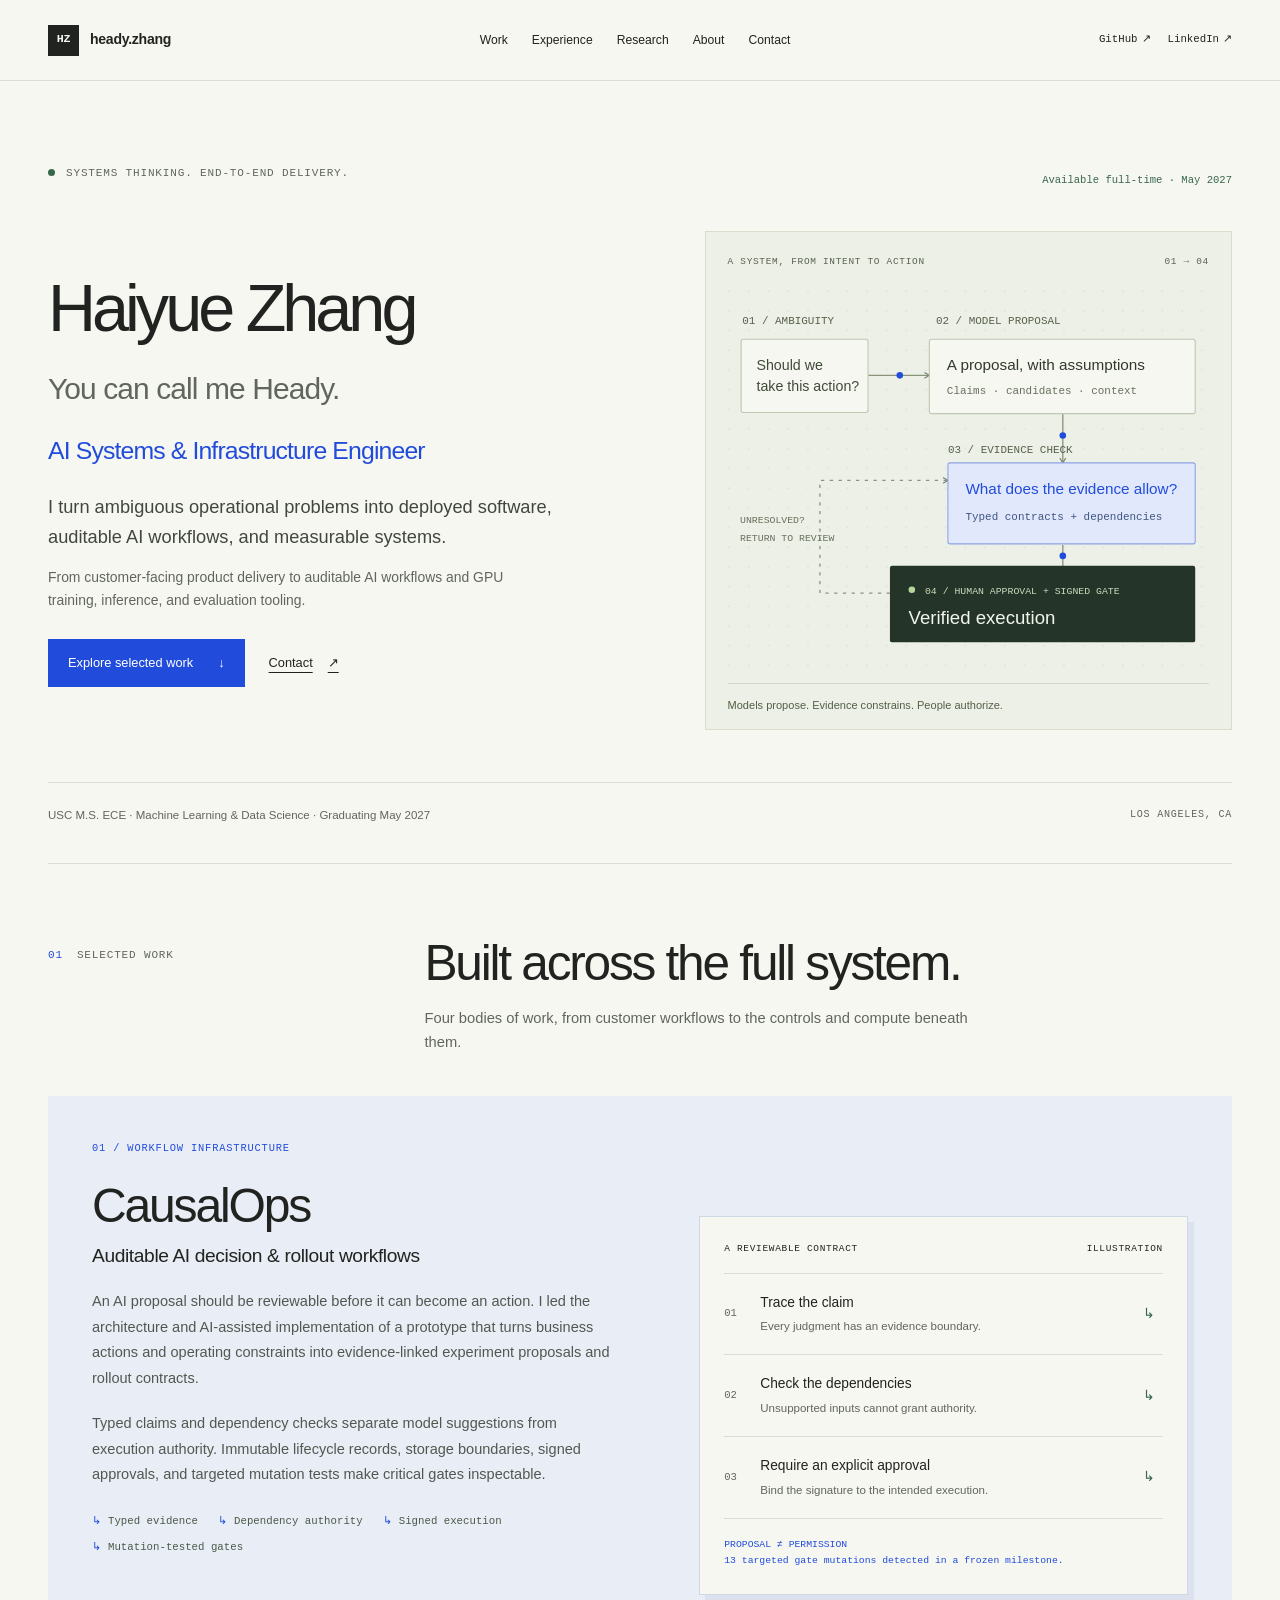
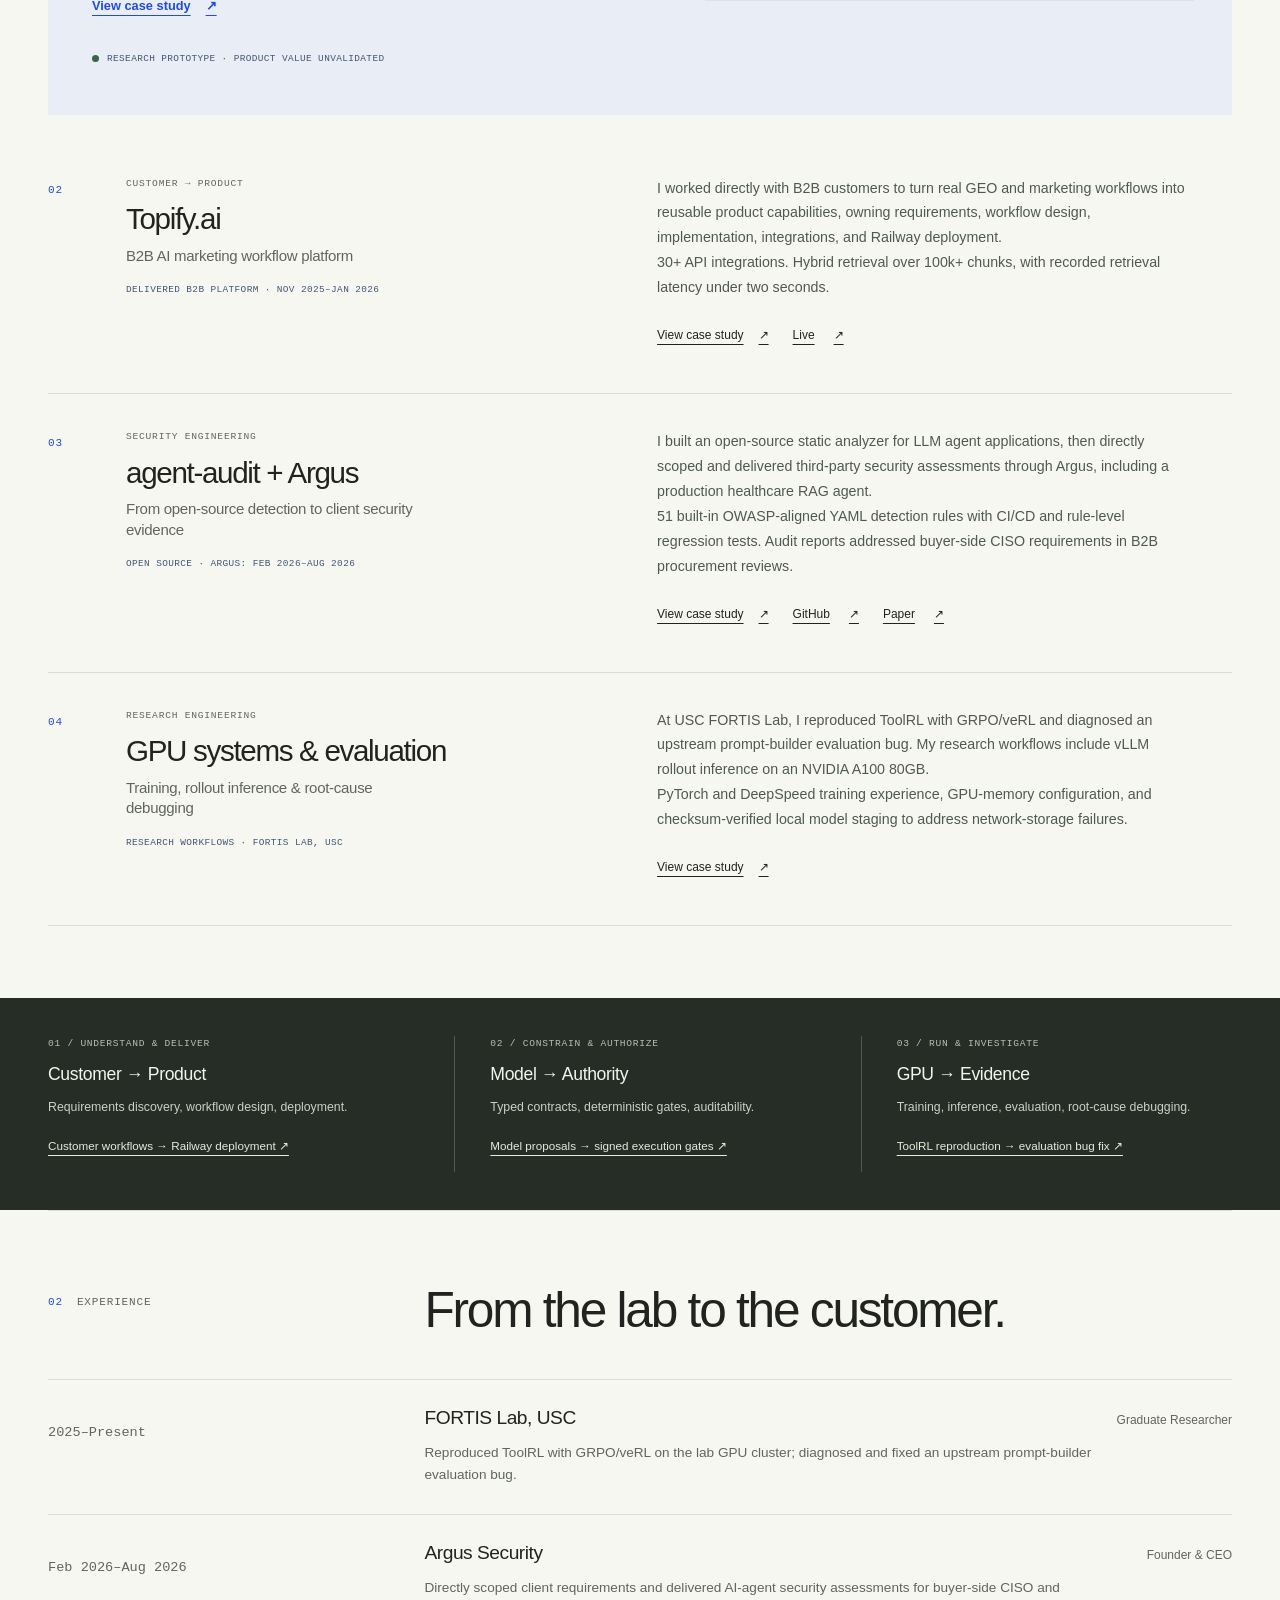
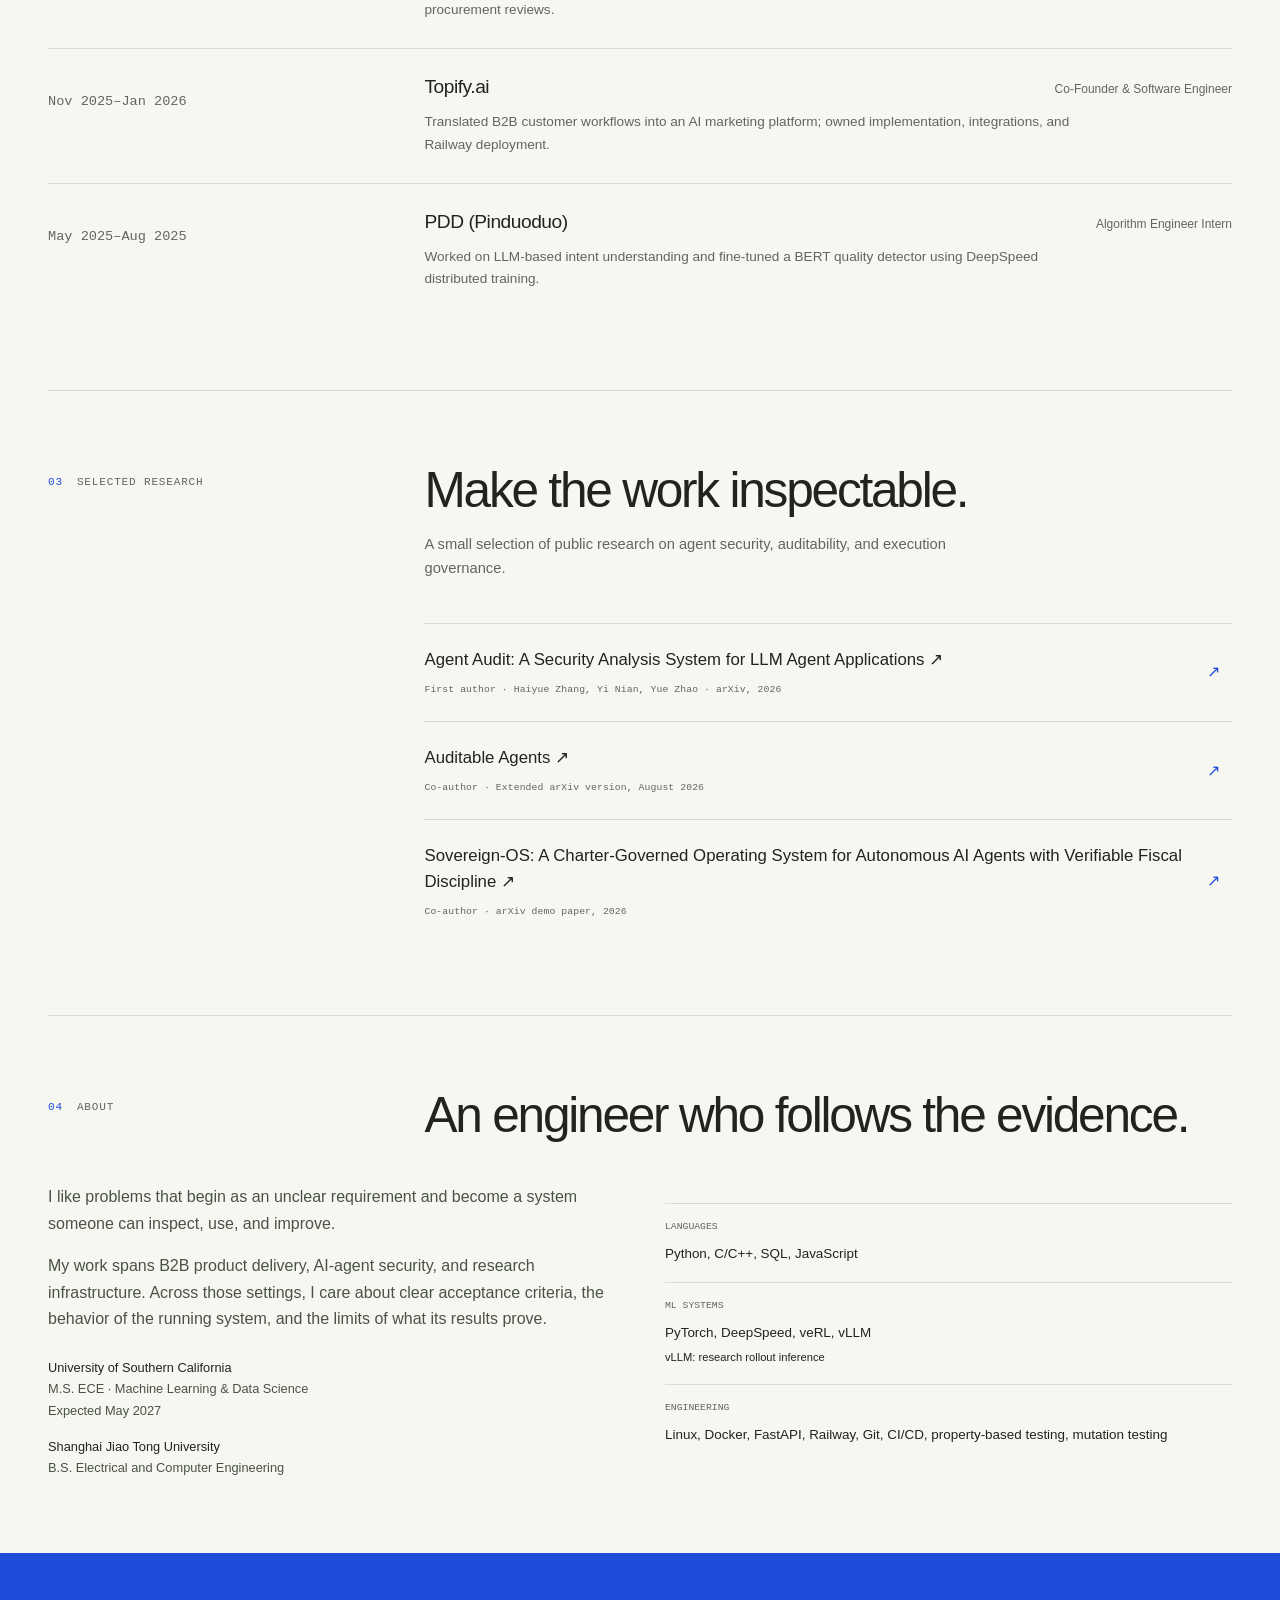
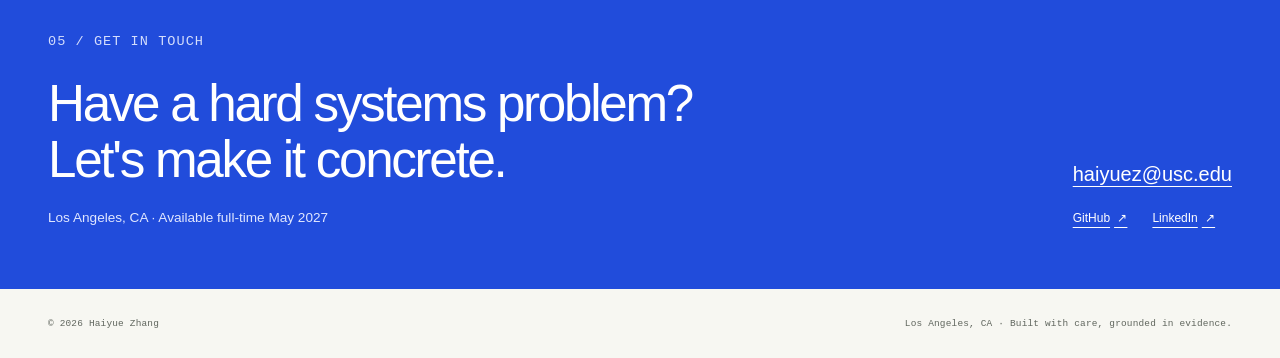
==== commit 71054dd5: "feat: rebuild universal AI systems portfolio" ====
--- a/index.html
+++ b/index.html
@@ -1,658 +1,31 @@
-<!DOCTYPE html>
-<html lang="en">
-<head>
-    <meta charset="UTF-8">
-    <meta name="viewport" content="width=device-width, initial-scale=1.0">
-    <title>Haiyue Zhang — AI Agent Security</title>
-    <meta name="description" content="Co-founder & CEO of Argus. Building the security infrastructure for AI agents. USC researcher, open-source contributor, ex-PDD algorithm engineer.">
-    <meta property="og:title" content="Haiyue Zhang — AI Agent Security">
-    <meta property="og:description" content="Co-founder of Argus. Building the security infrastructure for AI agents. 85+ detection rules. Vulnerabilities filed in CrewAI, AutoGen, LangGraph, Pydantic AI.">
-    <meta property="og:type" content="website">
-    
-    <link rel="preconnect" href="https://fonts.googleapis.com">
-    <link rel="preconnect" href="https://fonts.gstatic.com" crossorigin>
-    <link href="https://fonts.googleapis.com/css2?family=JetBrains+Mono:wght@300;400;500;600;700&family=Instrument+Serif:ital@0;1&family=DM+Sans:wght@300;400;500;600;700&display=swap" rel="stylesheet">
-    
-    <style>
-        :root {
-            --bg: #0a0a0b;
-            --bg-elevated: #111113;
-            --bg-card: #161618;
-            --border: #222225;
-            --border-hover: #333338;
-            --text-primary: #ededef;
-            --text-secondary: #8a8a8e;
-            --text-muted: #56565a;
-            --accent: #00e599;
-            --accent-dim: #00e59920;
-            --accent-glow: #00e59940;
-            --red: #ff4d4d;
-            --amber: #ffb84d;
-            --blue: #4da6ff;
-            --serif: 'Instrument Serif', Georgia, serif;
-            --sans: 'DM Sans', -apple-system, sans-serif;
-            --mono: 'JetBrains Mono', 'Fira Code', monospace;
-        }
-
-        * { margin: 0; padding: 0; box-sizing: border-box; }
-        html { scroll-behavior: smooth; font-size: 16px; }
-
-        body {
-            font-family: var(--sans);
-            background: var(--bg);
-            color: var(--text-primary);
-            line-height: 1.6;
-            -webkit-font-smoothing: antialiased;
-            overflow-x: hidden;
-        }
-
-        ::selection { background: var(--accent); color: var(--bg); }
-        a { color: var(--accent); text-decoration: none; transition: opacity 0.2s; }
-        a:hover { opacity: 0.8; }
-
-        /* NAV */
-        nav {
-            position: fixed; top: 0; left: 0; right: 0; z-index: 100;
-            padding: 1rem 2rem; display: flex; justify-content: space-between; align-items: center;
-            background: rgba(10,10,11,0.85); backdrop-filter: blur(20px);
-            border-bottom: 1px solid var(--border);
-        }
-        .nav-logo { font-family: var(--mono); font-size: 0.85rem; font-weight: 600; color: var(--text-primary); letter-spacing: -0.02em; text-decoration: none; }
-        .nav-logo span { color: var(--accent); }
-        .nav-links { display: flex; gap: 2rem; list-style: none; }
-        .nav-links a { font-size: 0.8rem; font-weight: 500; color: var(--text-secondary); text-transform: uppercase; letter-spacing: 0.08em; transition: color 0.2s; }
-        .nav-links a:hover { color: var(--text-primary); opacity: 1; }
-
-        /* HERO */
-        .hero { min-height: 100vh; display: flex; align-items: center; padding: 8rem 2rem 4rem; max-width: 1200px; margin: 0 auto; }
-        .hero-content { max-width: 800px; }
-        .hero-tag {
-            display: inline-flex; align-items: center; gap: 0.5rem;
-            font-family: var(--mono); font-size: 0.75rem; color: var(--accent);
-            background: var(--accent-dim); border: 1px solid var(--accent-glow);
-            padding: 0.4rem 1rem; border-radius: 100px; margin-bottom: 2rem;
-            animation: fadeUp 0.8s ease both;
-        }
-        .hero-tag .pulse { width: 6px; height: 6px; background: var(--accent); border-radius: 50%; animation: pulse 2s ease infinite; }
-        @keyframes pulse { 0%, 100% { opacity: 1; } 50% { opacity: 0.3; } }
-
-        .hero h1 {
-            font-family: var(--serif); font-size: clamp(3rem, 7vw, 5.5rem);
-            line-height: 1.05; font-weight: 400; letter-spacing: -0.03em;
-            margin-bottom: 1.5rem; animation: fadeUp 0.8s ease 0.1s both;
-        }
-        .hero h1 em { font-style: italic; color: var(--accent); }
-        .hero-subtitle { font-size: 1.15rem; color: var(--text-secondary); max-width: 620px; line-height: 1.7; margin-bottom: 2.5rem; animation: fadeUp 0.8s ease 0.2s both; }
-        .hero-links { display: flex; gap: 1rem; flex-wrap: wrap; animation: fadeUp 0.8s ease 0.3s both; }
-
-        .btn { display: inline-flex; align-items: center; gap: 0.5rem; padding: 0.75rem 1.5rem; border-radius: 8px; font-size: 0.85rem; font-weight: 600; transition: all 0.2s; cursor: pointer; border: none; font-family: var(--sans); }
-        .btn-primary { background: var(--accent); color: var(--bg); }
-        .btn-primary:hover { background: #00cc88; opacity: 1; transform: translateY(-1px); box-shadow: 0 4px 20px var(--accent-glow); }
-        .btn-ghost { background: transparent; color: var(--text-primary); border: 1px solid var(--border); }
-        .btn-ghost:hover { border-color: var(--border-hover); opacity: 1; background: var(--bg-elevated); }
-
-        /* METRICS */
-        .metrics { border-top: 1px solid var(--border); border-bottom: 1px solid var(--border); padding: 2rem 0; margin: 0 auto; max-width: 1200px; }
-        .metrics-grid { display: grid; grid-template-columns: repeat(4, 1fr); gap: 2rem; padding: 0 2rem; }
-        .metric { text-align: center; }
-        .metric-value { font-family: var(--mono); font-size: 2rem; font-weight: 700; color: var(--text-primary); letter-spacing: -0.03em; }
-        .metric-value span { color: var(--accent); }
-        .metric-label { font-size: 0.75rem; color: var(--text-muted); text-transform: uppercase; letter-spacing: 0.1em; margin-top: 0.25rem; }
-
-        /* SECTIONS */
-        section { max-width: 1200px; margin: 0 auto; padding: 6rem 2rem; }
-        .section-header { margin-bottom: 3rem; }
-        .section-label { font-family: var(--mono); font-size: 0.7rem; color: var(--accent); text-transform: uppercase; letter-spacing: 0.15em; margin-bottom: 0.75rem; }
-        .section-title { font-family: var(--serif); font-size: clamp(2rem, 4vw, 3rem); font-weight: 400; letter-spacing: -0.02em; }
-
-        /* ABOUT */
-        .about-grid { display: grid; grid-template-columns: 280px 1fr; gap: 4rem; align-items: start; }
-        .about-photo { width: 280px; height: 340px; background: var(--bg-card); border: 1px solid var(--border); border-radius: 12px; overflow: hidden; }
-        .about-photo-placeholder { width: 100%; height: 100%; display: flex; flex-direction: column; align-items: center; justify-content: center; font-family: var(--mono); font-size: 0.75rem; color: var(--text-muted); background: linear-gradient(135deg, var(--bg-card), var(--bg-elevated)); text-align: center; line-height: 1.8; }
-        .about-text p { color: var(--text-secondary); font-size: 1.05rem; line-height: 1.8; margin-bottom: 1.25rem; }
-        .about-text p strong { color: var(--text-primary); font-weight: 600; }
-        .credential-tags { display: flex; flex-wrap: wrap; gap: 0.5rem; margin-top: 2rem; }
-        .credential-tag { font-family: var(--mono); font-size: 0.7rem; padding: 0.35rem 0.75rem; border: 1px solid var(--border); border-radius: 6px; color: var(--text-secondary); background: var(--bg-elevated); }
-
-        /* BUILDING */
-        .building-card { background: var(--bg-card); border: 1px solid var(--border); border-radius: 16px; padding: 3rem; position: relative; overflow: hidden; }
-        .building-card::before { content: ''; position: absolute; top: 0; left: 0; right: 0; height: 2px; background: linear-gradient(90deg, var(--accent), transparent); }
-        .building-logo { font-family: var(--mono); font-size: 1.5rem; font-weight: 700; margin-bottom: 0.5rem; }
-        .building-logo span { color: var(--accent); }
-        .building-tagline { color: var(--text-secondary); font-size: 1.1rem; margin-bottom: 2rem; max-width: 650px; }
-        .building-stats { display: grid; grid-template-columns: repeat(3, 1fr); gap: 1.5rem; margin-bottom: 2rem; padding: 1.5rem; background: var(--bg); border-radius: 12px; border: 1px solid var(--border); }
-        .building-stat-value { font-family: var(--mono); font-size: 1.25rem; font-weight: 600; color: var(--accent); }
-        .building-stat-label { font-size: 0.75rem; color: var(--text-muted); margin-top: 0.25rem; }
-        .building-highlights { display: grid; gap: 0.75rem; }
-        .building-highlight { display: flex; align-items: baseline; gap: 0.75rem; font-size: 0.9rem; color: var(--text-secondary); }
-        .building-highlight::before { content: '→'; color: var(--accent); font-family: var(--mono); flex-shrink: 0; }
-
-        /* COMPARISON TABLE */
-        .comparison-table { width: 100%; border-collapse: collapse; margin-top: 2rem; font-size: 0.85rem; }
-        .comparison-table th { font-family: var(--mono); font-size: 0.7rem; text-transform: uppercase; letter-spacing: 0.1em; color: var(--text-muted); text-align: left; padding: 1rem; border-bottom: 1px solid var(--border); font-weight: 500; }
-        .comparison-table td { padding: 1rem; border-bottom: 1px solid var(--border); color: var(--text-secondary); }
-        .comparison-table tr:hover td { background: var(--bg-elevated); }
-        .comparison-table .tool-name { font-weight: 600; color: var(--text-primary); }
-        .val-zero { color: var(--red); font-family: var(--mono); font-weight: 600; }
-        .val-positive { color: var(--accent); font-family: var(--mono); font-weight: 600; }
-
-        /* PROJECTS */
-        .projects-grid { display: grid; grid-template-columns: repeat(2, 1fr); gap: 1.5rem; }
-        .project-card { background: var(--bg-card); border: 1px solid var(--border); border-radius: 12px; padding: 2rem; transition: all 0.3s; position: relative; }
-        .project-card:hover { border-color: var(--border-hover); transform: translateY(-2px); box-shadow: 0 8px 40px rgba(0,0,0,0.3); }
-        .project-card-header { display: flex; justify-content: space-between; align-items: flex-start; margin-bottom: 1rem; }
-        .project-type { font-family: var(--mono); font-size: 0.65rem; text-transform: uppercase; letter-spacing: 0.1em; padding: 0.25rem 0.6rem; border-radius: 4px; font-weight: 500; }
-        .type-oss { background: var(--accent-dim); color: var(--accent); }
-        .type-research { background: #4da6ff20; color: var(--blue); }
-        .type-product { background: #ffb84d20; color: var(--amber); }
-        .type-benchmark { background: #ff4d4d20; color: var(--red); }
-        .project-title { font-size: 1.15rem; font-weight: 600; margin-bottom: 0.5rem; }
-        .project-desc { font-size: 0.85rem; color: var(--text-secondary); line-height: 1.6; margin-bottom: 1.25rem; }
-        .project-tech { display: flex; gap: 0.5rem; flex-wrap: wrap; }
-        .project-tech span { font-family: var(--mono); font-size: 0.65rem; padding: 0.2rem 0.5rem; border: 1px solid var(--border); border-radius: 4px; color: var(--text-muted); }
-        .project-link { position: absolute; top: 2rem; right: 2rem; width: 32px; height: 32px; display: flex; align-items: center; justify-content: center; border: 1px solid var(--border); border-radius: 8px; color: var(--text-muted); font-size: 0.85rem; transition: all 0.2s; }
-        .project-link:hover { border-color: var(--accent); color: var(--accent); opacity: 1; }
-
-        /* TIMELINE */
-        .timeline { display: grid; gap: 0; }
-        .timeline-item { display: grid; grid-template-columns: 200px 1fr; gap: 3rem; padding: 2rem 0; border-bottom: 1px solid var(--border); }
-        .timeline-item:first-child { border-top: 1px solid var(--border); }
-        .timeline-date { font-family: var(--mono); font-size: 0.8rem; color: var(--text-muted); padding-top: 0.2rem; }
-        .timeline-content h3 { font-size: 1.1rem; font-weight: 600; margin-bottom: 0.25rem; }
-        .timeline-company { color: var(--accent); font-size: 0.9rem; font-weight: 500; margin-bottom: 0.5rem; }
-        .timeline-desc { font-size: 0.85rem; color: var(--text-secondary); line-height: 1.7; }
-
-        /* PUBLICATIONS */
-        .pub-list { display: grid; gap: 1rem; }
-        .pub-item { padding: 1.5rem 2rem; background: var(--bg-card); border: 1px solid var(--border); border-radius: 10px; transition: border-color 0.2s; }
-        .pub-item:hover { border-color: var(--border-hover); }
-        .pub-title { font-weight: 600; font-size: 1rem; margin-bottom: 0.4rem; }
-        .pub-title a { color: var(--text-primary); transition: color 0.2s; }
-        .pub-title a:hover { color: var(--accent); opacity: 1; }
-        .pub-meta { font-size: 0.8rem; color: var(--text-muted); line-height: 1.6; }
-        .pub-meta strong { color: var(--text-secondary); font-weight: 600; }
-        .pub-venue { font-family: var(--mono); font-size: 0.7rem; color: var(--blue); background: #4da6ff10; padding: 0.2rem 0.5rem; border-radius: 4px; margin-left: 0.5rem; }
-        .pub-status { font-family: var(--mono); font-size: 0.7rem; color: var(--amber); background: #ffb84d10; padding: 0.2rem 0.5rem; border-radius: 4px; margin-left: 0.5rem; }
-
-        /* CONTACT */
-        .contact-section { text-align: center; padding: 8rem 2rem; }
-        .contact-section .section-title { margin-bottom: 1rem; }
-        .contact-subtitle { color: var(--text-secondary); font-size: 1.05rem; margin-bottom: 3rem; max-width: 500px; margin-left: auto; margin-right: auto; }
-        .contact-links { display: flex; justify-content: center; gap: 1rem; flex-wrap: wrap; }
-        .contact-link { display: inline-flex; align-items: center; gap: 0.5rem; padding: 0.75rem 1.5rem; border: 1px solid var(--border); border-radius: 10px; font-size: 0.85rem; font-weight: 500; color: var(--text-secondary); transition: all 0.2s; }
-        .contact-link:hover { border-color: var(--accent); color: var(--accent); opacity: 1; background: var(--accent-dim); }
-
-        /* FOOTER */
-        footer { max-width: 1200px; margin: 0 auto; padding: 2rem; border-top: 1px solid var(--border); display: flex; justify-content: space-between; align-items: center; }
-        .footer-text { font-family: var(--mono); font-size: 0.7rem; color: var(--text-muted); }
-
-        /* ANIMATIONS */
-        @keyframes fadeUp { from { opacity: 0; transform: translateY(20px); } to { opacity: 1; transform: translateY(0); } }
-        .animate-in { opacity: 0; transform: translateY(20px); transition: all 0.6s ease; }
-        .animate-in.visible { opacity: 1; transform: translateY(0); }
-
-        /* RESPONSIVE */
-        @media (max-width: 768px) {
-            .nav-links { display: none; }
-            .metrics-grid { grid-template-columns: repeat(2, 1fr); }
-            .about-grid { grid-template-columns: 1fr; gap: 2rem; }
-            .about-photo { width: 200px; height: 240px; }
-            .projects-grid { grid-template-columns: 1fr; }
-            .timeline-item { grid-template-columns: 1fr; gap: 0.5rem; }
-            .building-stats { grid-template-columns: 1fr; }
-            section { padding: 4rem 1.25rem; }
-            .hero { padding: 6rem 1.25rem 3rem; }
-            .contact-links { flex-direction: column; align-items: center; }
-        }
-
-        /* NOISE */
-        body::after {
-            content: ''; position: fixed; top: 0; left: 0; right: 0; bottom: 0;
-            pointer-events: none; z-index: 1000; opacity: 0.015;
-            background-image: url("data:image/svg+xml,%3Csvg viewBox='0 0 256 256' xmlns='http://www.w3.org/2000/svg'%3E%3Cfilter id='n'%3E%3CfeTurbulence type='fractalNoise' baseFrequency='0.9' numOctaves='4' stitchTiles='stitch'/%3E%3C/filter%3E%3Crect width='100%25' height='100%25' filter='url(%23n)'/%3E%3C/svg%3E");
-        }
-
-        .nav-mobile-btn { display: none; background: none; border: 1px solid var(--border); color: var(--text-secondary); padding: 0.4rem 0.75rem; border-radius: 6px; font-family: var(--mono); font-size: 0.75rem; cursor: pointer; }
-        @media (max-width: 768px) { .nav-mobile-btn { display: block; } }
-    </style>
-</head>
-<body>
-
-<nav>
-    <a href="#" class="nav-logo" style="text-decoration:none">heady<span>.</span>zhang</a>
-    <ul class="nav-links">
-        <li><a href="#about">About</a></li>
-        <li><a href="#building">Building</a></li>
-        <li><a href="#projects">Projects</a></li>
-        <li><a href="#experience">Experience</a></li>
-        <li><a href="#research">Research</a></li>
-        <li><a href="#contact">Contact</a></li>
-    </ul>
-    <button class="nav-mobile-btn" onclick="toggleNav()">Menu</button>
-</nav>
-
-<section class="hero">
-    <div class="hero-content">
-        <div class="hero-tag">
-            <span class="pulse"></span>
-            Building Argus — Security for AI Agents
-        </div>
-        <h1>Securing the future of <em>AI agents</em></h1>
-        <p class="hero-subtitle">
-            Co-founder & CEO of Argus. Ex-PDD algorithm engineer. USC researcher.
-            I build open-source security tools that find the vulnerabilities 
-            Semgrep and Bandit can't see — prompt injection, credential leakage, 
-            trust boundary violations in agent code.
-        </p>
-        <div class="hero-links">
-            <a href="https://github.com/HeadyZhang/agent-audit" class="btn btn-primary" target="_blank">⚡ agent-audit on GitHub</a>
-            <a href="https://github.com/HeadyZhang" class="btn btn-ghost" target="_blank">GitHub Profile →</a>
-            <a href="#contact" class="btn btn-ghost">Get in touch →</a>
-        </div>
-    </div>
-</section>
-
-<div class="metrics">
-    <div class="metrics-grid">
-        <div class="metric animate-in">
-            <div class="metric-value"><span>★</span> 134</div>
-            <div class="metric-label">GitHub Stars</div>
-        </div>
-        <div class="metric animate-in">
-            <div class="metric-value">30<span>+</span></div>
-            <div class="metric-label">Vulns Found in Top Frameworks</div>
-        </div>
-        <div class="metric animate-in">
-            <div class="metric-value">85<span>+</span></div>
-            <div class="metric-label">Detection Rules (OWASP Top 10)</div>
-        </div>
-        <div class="metric animate-in">
-            <div class="metric-value">6</div>
-            <div class="metric-label">Community Fix PRs Merged</div>
-        </div>
-    </div>
-</div>
-
-<section id="about">
-    <div class="section-header">
-        <div class="section-label">// About</div>
-        <h2 class="section-title">The short version</h2>
-    </div>
-    <div class="about-grid">
-        <div class="about-photo">
-            <img src="heady-image.jpg" alt="Heady Zhang" style="width:100%; height:100%; object-fit:cover;">
-        </div>
-        <div class="about-text">
-            <p>
-                <strong>I find and fix the security gaps that traditional tools can't see.</strong> 
-                Semgrep and Bandit produce zero findings on agent-specific vulnerabilities. 
-                Argus's open-source scanner surfaces the entire category — prompt injection in 
-                tool definitions, overprivileged MCP configs, credential leakage, unsandboxed 
-                code execution. 85+ detection rules mapped to the OWASP Agentic Top 10.
-            </p>
-            <p>
-                Before founding Argus, I was a <strong>Founding Engineer at Topify.ai</strong>,
-                where I built a full end-to-end GEO agent from scratch — the company raised a
-                $1.5M seed and hit $300K in bookings within 3 months. Before that, I was an
-                <strong>Algorithm Engineer at PDD (Pinduoduo)</strong>, working on causal inference
-                and uplift modeling at scale.
-            </p>
-            <p>
-                I'm pursuing my <strong>M.S. in ECE at USC</strong> (2025–2027), researching 
-                LLM and agent security under Prof. Yue Zhao at the FORTIS Lab. 
-                My undergrad is from <strong>Shanghai Jiao Tong University</strong> (SJTU, ECE, 2022–2025).
-            </p>
-            <p>
-                The AI agent ecosystem is growing faster than its security infrastructure. 
-                Someone needs to build the guardrails. That's what I do.
-            </p>
-            <div class="credential-tags">
-                <span class="credential-tag">USC FORTIS Lab</span>
-                <span class="credential-tag">SJTU</span>
-                <span class="credential-tag">Ex-Topify.ai</span>
-                <span class="credential-tag">Ex-PDD</span>
-                <span class="credential-tag">Agent Security</span>
-                <span class="credential-tag">Causal Inference</span>
-                <span class="credential-tag">Static Analysis</span>
-                <span class="credential-tag">OWASP Top 10</span>
-            </div>
-        </div>
-    </div>
-</section>
-
-<section id="building">
-    <div class="section-header">
-        <div class="section-label">// Currently Building</div>
-        <h2 class="section-title">Argus</h2>
-    </div>
-    <div class="building-card animate-in">
-        <div class="building-logo">argus<span>.</span></div>
-        <p class="building-tagline">
-            The security platform for AI agent code — Snyk for agents and MCP. 
-            We find vulnerabilities that Semgrep and Bandit miss entirely, 
-            because those tools were never built for the agent era.
-        </p>
-        <div class="building-stats">
-            <div>
-                <div class="building-stat-value">143k+ ★</div>
-                <div class="building-stat-label">Combined stars of frameworks scanned</div>
-            </div>
-            <div>
-                <div class="building-stat-value">85+ rules</div>
-                <div class="building-stat-label">OWASP Agentic Top 10 coverage</div>
-            </div>
-            <div>
-                <div class="building-stat-value">7 engines</div>
-                <div class="building-stat-label">AST · Taint · MCP · TS · Go · Solidity · Cred</div>
-            </div>
-        </div>
-        <div class="building-highlights">
-            <div class="building-highlight">
-                Filed 6 security vulnerabilities in CrewAI (47k★), AutoGen (55k★), LangGraph (26k★), Pydantic AI (15k★) — true positives in every scan
-            </div>
-            <div class="building-highlight">
-                6 of 8 findings received community-submitted fix PRs without us asking — the ecosystem is pulling our work into their codebase
-            </div>
-            <div class="building-highlight">
-                Stanford SNAP Lab (Prof. Leskovec): scanned Biomni agent, found 158 vulns across 8/10 OWASP categories including critical RCE chain
-            </div>
-            <div class="building-highlight">
-                FluxA security audit — 6 repos, 134k lines, 20 agent-specific findings. Semgrep: 0 agent-specific. Bandit: 0 agent-specific.
-            </div>
-            <div class="building-highlight">
-                Roadmap: Open-source CLI (now) → Argus Cloud ($30–200/dev/mo) → Argus Runtime (@argus.shield)
-            </div>
-        </div>
-        <table class="comparison-table">
-            <thead>
-                <tr>
-                    <th>Tool</th>
-                    <th>Generic Issues</th>
-                    <th>Agent-Specific</th>
-                    <th>MCP Configs</th>
-                    <th>Trust Boundaries</th>
-                </tr>
-            </thead>
-            <tbody>
-                <tr>
-                    <td class="tool-name">Semgrep</td>
-                    <td>45</td>
-                    <td class="val-zero">0</td>
-                    <td class="val-zero">✗</td>
-                    <td class="val-zero">✗</td>
-                </tr>
-                <tr>
-                    <td class="tool-name">Bandit</td>
-                    <td>343</td>
-                    <td class="val-zero">0</td>
-                    <td class="val-zero">✗</td>
-                    <td class="val-zero">✗</td>
-                </tr>
-                <tr>
-                    <td class="tool-name" style="color:var(--accent)">Argus (agent-audit)</td>
-                    <td>—</td>
-                    <td class="val-positive">30+</td>
-                    <td class="val-positive">✓</td>
-                    <td class="val-positive">✓</td>
-                </tr>
-            </tbody>
-        </table>
-    </div>
-</section>
-
-<section id="projects">
-    <div class="section-header">
-        <div class="section-label">// Projects</div>
-        <h2 class="section-title">Selected work</h2>
-    </div>
-    <div class="projects-grid">
-        <div class="project-card animate-in">
-            <div class="project-card-header">
-                <span class="project-type type-oss">Open Source</span>
-            </div>
-            <a href="https://github.com/HeadyZhang/agent-audit" class="project-link" target="_blank">↗</a>
-            <h3 class="project-title">agent-audit</h3>
-            <p class="project-desc">
-                CLI security scanner for AI agent codebases. 85+ rules, 7 engines. 
-                Python AST, taint tracking, MCP config auditing, semantic credential detection. 
-                Python / TypeScript / Go / Solidity. GitHub Action for CI/CD.
-            </p>
-            <div class="project-tech">
-                <span>Python</span><span>AST</span><span>Tree-sitter</span><span>Slither</span><span>CLI</span>
-            </div>
-        </div>
-        <div class="project-card animate-in">
-            <div class="project-card-header">
-                <span class="project-type type-benchmark">Benchmark</span>
-            </div>
-            <a href="#" class="project-link" target="_blank">↗</a>
-            <h3 class="project-title">Agent-Vuln-Bench</h3>
-            <p class="project-desc">
-                First public benchmark for evaluating agent security tools. 
-                OWASP-aligned. No competitor has built one. 
-                Positions Argus as the standard-setter for agent security evaluation.
-            </p>
-            <div class="project-tech">
-                <span>Benchmark</span><span>OWASP</span><span>Evaluation</span>
-            </div>
-        </div>
-        <div class="project-card animate-in">
-            <div class="project-card-header">
-                <span class="project-type type-product">DeFi × Agent</span>
-            </div>
-            <a href="#" class="project-link" target="_blank">↗</a>
-            <h3 class="project-title">DeFi Shield Profile</h3>
-            <p class="project-desc">
-                Specialized security profile for DeFi agents (--profile defi). 
-                20 additional rules for on-chain agent interactions. 
-                Cross-stack AI Agent × DeFi security audit — globally unique.
-            </p>
-            <div class="project-tech">
-                <span>Solidity</span><span>DeFi</span><span>Slither</span><span>Agent Security</span>
-            </div>
-        </div>
-        <div class="project-card animate-in">
-            <div class="project-card-header">
-                <span class="project-type type-research">Research</span>
-            </div>
-            <a href="#" class="project-link" target="_blank">↗</a>
-            <h3 class="project-title">TrustAgent</h3>
-            <p class="project-desc">
-                Multi-Dimensional Trust Assessment Framework for LLM Agent Applications. 
-                Evaluating trust across safety, reliability, and compliance dimensions 
-                in production agent systems.
-            </p>
-            <div class="project-tech">
-                <span>Trust</span><span>LLM Agents</span><span>Framework</span>
-            </div>
-        </div>
-        <div class="project-card animate-in">
-            <div class="project-card-header">
-                <span class="project-type type-research">Research</span>
-            </div>
-            <a href="#" class="project-link" target="_blank">↗</a>
-            <h3 class="project-title">Robust Tool-Calling Benchmark</h3>
-            <p class="project-desc">
-                Robustness evaluation for tool-calling LLMs. Sim-to-Real gap perturbations 
-                on queries, tool descriptions, tool sets, and runtime environments. 
-                Testing if models reliably select and invoke tools under realistic variations.
-            </p>
-            <div class="project-tech">
-                <span>LLM Eval</span><span>Tool Calling</span><span>Robustness</span><span>Sim2Real</span>
-            </div>
-        </div>
-        <div class="project-card animate-in">
-            <div class="project-card-header">
-                <span class="project-type type-product">Startup</span>
-            </div>
-            <a href="#" class="project-link" target="_blank">↗</a>
-            <h3 class="project-title">Topify.ai — GEO Agent</h3>
-            <p class="project-desc">
-                Built end-to-end Generative Engine Optimization agent as Founding Engineer. 
-                $1.5M seed, $300K bookings in 3 months. 
-                Origin story: where I first discovered agent security gaps at scale.
-            </p>
-            <div class="project-tech">
-                <span>LangChain</span><span>Agent</span><span>GEO</span><span>Production</span>
-            </div>
-        </div>
-    </div>
-</section>
-
-<section id="experience">
-    <div class="section-header">
-        <div class="section-label">// Experience</div>
-        <h2 class="section-title">Where I've built</h2>
-    </div>
-    <div class="timeline">
-        <div class="timeline-item animate-in">
-            <div class="timeline-date">Feb 2026 — Present</div>
-            <div class="timeline-content">
-                <h3>Co-founder & CEO</h3>
-                <div class="timeline-company">Argus</div>
-                <p class="timeline-desc">
-                    Building the security infrastructure for AI agents. Shipped 85+ rule CLI to PyPI. 
-                    Filed vulnerabilities in 4 major frameworks (143k+ combined stars). 
-                    First commercial audit completed. Agent-Vuln-Bench published. 
-                    Two ACM demo papers submitted. Stanford SNAP Lab engagement.
-                </p>
-            </div>
-        </div>
-        <div class="timeline-item animate-in">
-            <div class="timeline-date">Nov 2025 — Jan 2026</div>
-            <div class="timeline-content">
-                <h3>Founding Engineer</h3>
-                <div class="timeline-company">Topify.ai</div>
-                <p class="timeline-desc">
-                    Built end-to-end GEO agent from scratch. Company raised $1.5M seed,
-                    $300K bookings in 3 months. First-hand encounter with agent security gaps —
-                    exploitable tool definitions, wildcard MCP permissions, scattered credentials.
-                    Direct origin of Argus.
-                </p>
-            </div>
-        </div>
-        <div class="timeline-item animate-in">
-            <div class="timeline-date">2025</div>
-            <div class="timeline-content">
-                <h3>Algorithm Engineer</h3>
-                <div class="timeline-company">PDD (Pinduoduo)</div>
-                <p class="timeline-desc">
-                    Causal inference and uplift modeling at one of the world's largest
-                    e-commerce platforms. Built models to measure and optimize treatment effects at scale.
-                </p>
-            </div>
-        </div>
-        <div class="timeline-item animate-in">
-            <div class="timeline-date">2025 — 2027</div>
-            <div class="timeline-content">
-                <h3>M.S. in Electrical & Computer Engineering</h3>
-                <div class="timeline-company">University of Southern California (USC)</div>
-                <p class="timeline-desc">
-                    Research: LLM and agent security. USC FORTIS Lab under Prof. Yue Zhao 
-                    (CMU PhD, 22k+ GitHub stars, 35M+ OSS downloads, NVIDIA & Amazon Research Awards).
-                </p>
-            </div>
-        </div>
-        <div class="timeline-item animate-in">
-            <div class="timeline-date">2022 — 2025</div>
-            <div class="timeline-content">
-                <h3>B.S. in Electrical & Computer Engineering</h3>
-                <div class="timeline-company">Shanghai Jiao Tong University (SJTU)</div>
-                <p class="timeline-desc">
-                    Undergraduate degree in ECE from one of China's top engineering universities (C9 League).
-                </p>
-            </div>
-        </div>
-    </div>
-</section>
-
-<section id="research">
-    <div class="section-header">
-        <div class="section-label">// Research</div>
-        <h2 class="section-title">Publications & Work in Progress</h2>
-    </div>
-    <div class="pub-list">
-        <div class="pub-item animate-in">
-            <div class="pub-title">
-                <a href="https://arxiv.org/abs/2603.22853" target="_blank">Agent-Audit: Detecting Agentic Vulnerabilities in AI Agent Code →</a>
-            </div>
-            <div class="pub-meta">
-                <strong>H. Zhang</strong>, et al.
-                <span class="pub-venue">arXiv 2025</span>
-            </div>
-        </div>
-        <div class="pub-item animate-in">
-            <div class="pub-title">Two ACM Demo Papers — Static Analysis + Runtime Defense for AI Agents</div>
-            <div class="pub-meta">
-                USC FORTIS Lab. <span class="pub-status">Under Review</span>
-            </div>
-        </div>
-        <div class="pub-item animate-in">
-            <div class="pub-title">Multilingual LLM Safety: Diagnosis and Solutions</div>
-            <div class="pub-meta">
-                Cross-lingual safety alignment. Target: NeurIPS 2026.
-                <span class="pub-status">In Preparation</span>
-            </div>
-        </div>
-        <div class="pub-item animate-in">
-            <div class="pub-title">Auditable Agents — Position Paper</div>
-            <div class="pub-meta">
-                Framework for building verifiable and auditable AI agent systems.
-                <span class="pub-status">In Preparation</span>
-            </div>
-        </div>
-        <div class="pub-item animate-in">
-            <div class="pub-title">TrustAgent: Multi-Dimensional Trust Assessment Framework for LLM Agent Applications</div>
-            <div class="pub-meta">
-                Systematic trust evaluation across safety, reliability, and compliance.
-                <span class="pub-status">In Preparation</span>
-            </div>
-        </div>
-        <div class="pub-item animate-in">
-            <div class="pub-title">Robust Tool-Calling Benchmark: Sim-to-Real Perturbation Evaluation</div>
-            <div class="pub-meta">
-                Robustness evaluation for tool-calling LLMs under realistic input variations.
-                <span class="pub-status">In Preparation</span>
-            </div>
-        </div>
-    </div>
-</section>
-
-<section id="contact" class="contact-section">
-    <div class="section-label">// Let's Connect</div>
-    <h2 class="section-title">Building something with AI agents?<br>Let's talk security.</h2>
-    <p class="contact-subtitle">
-        Open to security audits, design partnerships, research collaborations, 
-        and open-source contributions.
-    </p>
-    <div class="contact-links">
-        <a href="mailto:haiyuez@usc.edu" class="contact-link">✉ haiyuez@usc.edu</a>
-        <a href="https://github.com/HeadyZhang" class="contact-link" target="_blank">◆ GitHub</a>
-        <a href="https://linkedin.com/in/heady-zhang-a0139b351" class="contact-link" target="_blank">● LinkedIn</a>
-        <a href="https://arxiv.org/abs/2603.22853" class="contact-link" target="_blank">◈ arXiv</a>
-    </div>
-</section>
-
-<footer>
-    <div class="footer-text">© 2026 Haiyue Zhang</div>
-    <div class="footer-text">Los Angeles, CA</div>
-</footer>
-
-<script>
-const observer = new IntersectionObserver((entries) => {
-    entries.forEach(entry => { if (entry.isIntersecting) entry.target.classList.add('visible'); });
-}, { threshold: 0.1, rootMargin: '0px 0px -50px 0px' });
-document.querySelectorAll('.animate-in').forEach(el => observer.observe(el));
-
-function toggleNav() {
-    const n = document.querySelector('.nav-links');
-    const open = n.style.display === 'flex';
-    if (open) { n.style.display = 'none'; return; }
-    Object.assign(n.style, { display:'flex', flexDirection:'column', position:'absolute', top:'100%', left:'0', right:'0', background:'var(--bg-elevated)', padding:'1rem 2rem', borderBottom:'1px solid var(--border)', gap:'1rem' });
-}
-document.querySelectorAll('.nav-links a').forEach(a => {
-    a.addEventListener('click', () => { if (window.innerWidth <= 768) document.querySelector('.nav-links').style.display = 'none'; });
-});
-</script>
-</body>
-</html>
+<!doctype html>
+<html lang="en"><head><meta charset="utf-8"><meta name="viewport" content="width=device-width, initial-scale=1">
+<title>Haiyue (Heady) Zhang — AI Systems &amp; Infrastructure Engineer</title><meta name="description" content="I turn ambiguous operational problems into deployed software, auditable AI workflows, and measurable systems. USC M.S. ECE, graduating May 2027."><meta name="theme-color" content="#f7f7f2">
+<link rel="canonical" href="https://headyzhang.github.io/"><meta property="og:title" content="Haiyue (Heady) Zhang — AI Systems &amp; Infrastructure Engineer"><meta property="og:description" content="I turn ambiguous operational problems into deployed software, auditable AI workflows, and measurable systems. USC M.S. ECE, graduating May 2027."><meta property="og:type" content="website"><meta property="og:url" content="https://headyzhang.github.io/"><meta property="og:site_name" content="Heady Zhang"><meta property="og:locale" content="en_US"><meta name="twitter:card" content="summary">
+<link rel="icon" type="image/svg+xml" href="/assets/favicon.svg"><link rel="stylesheet" href="/assets/style.css"><script src="/assets/site.js" defer></script>
+<script type="application/ld+json">{"@context": "https://schema.org", "@type": "Person", "name": "Haiyue Zhang", "alternateName": "Heady Zhang", "url": "https://headyzhang.github.io/", "jobTitle": "AI Systems & Infrastructure Engineer", "email": "mailto:haiyuez@usc.edu", "sameAs": ["https://github.com/HeadyZhang", "https://www.linkedin.com/in/haiyue-zhang"], "alumniOf": {"@type": "CollegeOrUniversity", "name": "Shanghai Jiao Tong University"}, "homeLocation": {"@type": "Place", "name": "Los Angeles, CA"}}</script></head><body><a class="skip" href="#main">Skip to content</a>
+<header class="site-header"><div class="wrap header-inner">
+<a class="brand" href="/" aria-label="Heady Zhang, home"><span class="brand-mark" aria-hidden="true">HZ</span>heady.zhang</a>
+<button class="menu-toggle" hidden aria-controls="navigation" aria-expanded="false">Menu <span aria-hidden="true">+</span></button>
+<nav id="navigation" aria-label="Primary"><div class="nav-sections"><a href="/#work">Work</a><a href="/#experience">Experience</a><a href="/#research">Research</a><a href="/#about">About</a><a href="/#contact">Contact</a></div><div class="nav-social"><a class="external" href="https://github.com/HeadyZhang" target="_blank" rel="noopener noreferrer">GitHub<span aria-hidden="true"> ↗</span><span class="sr-only"> (opens in a new tab)</span></a><a class="external" href="https://www.linkedin.com/in/haiyue-zhang" target="_blank" rel="noopener noreferrer">LinkedIn<span aria-hidden="true"> ↗</span><span class="sr-only"> (opens in a new tab)</span></a></div></nav>
+</div></header><main id="main" class="wrap"><section class="hero" aria-labelledby="hero-title"><div class="hero-topline"><p class="eyebrow"><span class="dot"></span>Systems thinking. End-to-end delivery.</p><p class="hero-availability">Available full-time · May 2027</p></div><div class="hero-grid"><div><h1 id="hero-title">Haiyue Zhang<br><span class="alias">You can call me Heady.</span></h1><p class="role">AI Systems &amp; Infrastructure Engineer</p><p class="hero-lead">I turn ambiguous operational problems into deployed software, auditable AI workflows, and measurable systems.</p><p class="hero-support">From customer-facing product delivery to auditable AI workflows and GPU training, inference, and evaluation tooling.</p><div class="actions"><a class="button" href="#work">Explore selected work <span aria-hidden="true">↓</span></a><a class="text-link" href="#contact">Contact <span aria-hidden="true">↗</span></a></div></div><figure class="diagram"><div class="diagram-top"><span class="mono">A system, from intent to action</span><span class="mono">01 → 04</span></div>
+<svg viewBox="0 0 440 350" role="img" aria-labelledby="pipeline-title pipeline-description">
+<title id="pipeline-title">From ambiguous input to verified execution</title><desc id="pipeline-description">An operating question becomes a model proposal. Deterministic evidence and dependency checks lead to human review and a signed execution gate. Unresolved evidence returns to review.</desc>
+<defs><pattern id="dots" width="18" height="18" patternUnits="userSpaceOnUse"><circle cx="1" cy="1" r=".65" fill="#c8d0bf"/></pattern><marker id="arrow" viewBox="0 0 8 8" refX="6" refY="4" markerWidth="6" markerHeight="6" orient="auto-start-reverse"><path d="M1 1L6 4L1 7" fill="none" stroke="#77846d" stroke-width="1.2"/></marker></defs>
+<rect width="440" height="350" fill="url(#dots)"/>
+<g fill="none" stroke="#88957c" stroke-width="1.2" marker-end="url(#arrow)"><path d="M128 78H184"/><path d="M306 113V158"/><path d="M306 233V277H250"/><path d="M148 277H84V174H201" stroke-dasharray="3 5"/></g>
+<g font-family="ui-monospace, monospace" font-size="10" fill="#56624d"><text x="13" y="31">01 / AMBIGUITY</text><text x="190" y="31">02 / MODEL PROPOSAL</text><text x="201" y="149">03 / EVIDENCE CHECK</text></g>
+<rect x="12" y="45" width="116" height="67" rx="2" fill="#f7f7f2" stroke="#bec8b3"/><g font-family="-apple-system, sans-serif" font-size="13" fill="#3f4b38"><text x="26" y="73">Should we</text><text x="26" y="92">take this action?</text></g>
+<rect x="184" y="45" width="243" height="68" rx="2" fill="#f7f7f2" stroke="#bec8b3"/><text x="200" y="73" font-family="-apple-system, sans-serif" font-size="14" fill="#303a2b">A proposal, with assumptions</text><text x="200" y="95" font-family="ui-monospace, monospace" font-size="10" fill="#65715d">Claims · candidates · context</text>
+<rect x="201" y="158" width="226" height="74" rx="2" fill="#e1e8fc" stroke="#8ea4e6"/><text x="217" y="186" font-family="-apple-system, sans-serif" font-size="14" fill="#214cdb">What does the evidence allow?</text><text x="217" y="210" font-family="ui-monospace, monospace" font-size="10" fill="#405581">Typed contracts + dependencies</text>
+<text x="11" y="213" font-family="ui-monospace, monospace" font-size="9" fill="#64705b">UNRESOLVED?</text><text x="11" y="229" font-family="ui-monospace, monospace" font-size="9" fill="#64705b">RETURN TO REVIEW</text>
+<rect x="148" y="252" width="279" height="70" rx="2" fill="#253428"/><circle cx="168" cy="274" r="3" fill="#b6d69d"/><text x="180" y="278" font-family="ui-monospace, monospace" font-size="9" fill="#c9dbbd">04 / HUMAN APPROVAL + SIGNED GATE</text><text x="165" y="305" font-family="-apple-system, sans-serif" font-size="17" fill="#f1f5ec">Verified execution</text>
+<g fill="#214cdb"><circle class="pipeline-signal" cx="157" cy="78" r="3"/><circle class="pipeline-signal signal-two" cx="306" cy="133" r="3"/><circle class="pipeline-signal signal-three" cx="306" cy="243" r="3"/></g></svg>
+<ol class="mobile-pipeline"><li><span>01 / INPUT</span><strong>Should we take this action?</strong><small>Operating context and constraints</small></li><li><span>02 / MODEL PROPOSAL</span><strong>A proposal, with assumptions</strong><small>Claims, candidates, and context</small></li><li><span>03 / EVIDENCE CHECK</span><strong>What does the evidence allow?</strong><small>Typed contracts and dependencies</small></li><li><span>04 / HUMAN APPROVAL + SIGNED GATE</span><strong>Verified execution</strong><small>Unresolved evidence returns to review.</small></li></ol><figcaption class="diagram-caption">Models propose. Evidence constrains. People authorize.</figcaption></figure></div><div class="hero-bottom"><span>USC M.S. ECE · Machine Learning &amp; Data Science · Graduating May 2027</span><span class="mono">Los Angeles, CA</span></div></section>
+<section class="section" id="work"><div class="section-heading"><p class="section-label"><span class="index">01</span>Selected work</p><div><h2>Built across the full system.</h2><p class="section-intro">Four bodies of work, from customer workflows to the controls and compute beneath them.</p></div></div><article class="work-featured"><div><p class="project-kicker">01 / Workflow infrastructure</p><h3 class="project-name"><a href="/work/causalops/">CausalOps</a></h3><p class="project-subtitle">Auditable AI decision &amp; rollout workflows</p><p class="project-description">An AI proposal should be reviewable before it can become an action. I led the architecture and AI-assisted implementation of a prototype that turns business actions and operating constraints into evidence-linked experiment proposals and rollout contracts.</p><p class="project-description">Typed claims and dependency checks separate model suggestions from execution authority. Immutable lifecycle records, storage boundaries, signed approvals, and targeted mutation tests make critical gates inspectable.</p><ul class="evidence-list"><li>Typed evidence</li><li>Dependency authority</li><li>Signed execution</li><li>Mutation-tested gates</li></ul><div class="actions"><a class="text-link" href="/work/causalops/" aria-label="View CausalOps case study">View case study <span aria-hidden="true">↗</span></a></div><p class="status"><span class="dot"></span>Research prototype · Product value unvalidated</p></div>
+<div class="contract-visual" role="img" aria-label="Illustrative review contract: evidence has sources, dependencies are checked, and execution requires signed human approval. This illustration is not a live system status."><div class="contract-title"><span class="mono">A reviewable contract</span><span class="mono">Illustration</span></div><div class="contract-row"><span class="contract-number">01</span><div><strong>Trace the claim</strong><small>Every judgment has an evidence boundary.</small></div><span class="check">↳</span></div><div class="contract-row"><span class="contract-number">02</span><div><strong>Check the dependencies</strong><small>Unsupported inputs cannot grant authority.</small></div><span class="check">↳</span></div><div class="contract-row"><span class="contract-number">03</span><div><strong>Require an explicit approval</strong><small>Bind the signature to the intended execution.</small></div><span class="check">↳</span></div><p class="contract-foot">PROPOSAL ≠ PERMISSION<br>13 targeted gate mutations detected in a frozen milestone.</p></div></article><article class="work-row"><span class="index">02</span><div><p class="project-kicker">Customer → product</p><h3 class="project-name"><a href="/work/topify/">Topify.ai</a></h3><p class="project-subtitle">B2B AI marketing workflow platform</p><p class="status">Delivered B2B platform · Nov 2025–Jan 2026</p></div><div class="work-summary"><p class="project-description">I worked directly with B2B customers to turn real GEO and marketing workflows into reusable product capabilities, owning requirements, workflow design, implementation, integrations, and Railway deployment.</p><p class="project-description">30+ API integrations. Hybrid retrieval over 100k+ chunks, with recorded retrieval latency under two seconds.</p><div class="actions"><a class="text-link" href="/work/topify/" aria-label="View Topify.ai case study">View case study <span aria-hidden="true">↗</span></a><a class="text-link external" href="https://topify.ai/" target="_blank" rel="noopener noreferrer">Live<span aria-hidden="true"> ↗</span><span class="sr-only"> (opens in a new tab)</span></a></div></div></article><article class="work-row"><span class="index">03</span><div><p class="project-kicker">Security engineering</p><h3 class="project-name"><a href="/work/agent-audit/">agent-audit + Argus</a></h3><p class="project-subtitle">From open-source detection to client security evidence</p><p class="status">Open source · Argus: Feb 2026–Aug 2026</p></div><div class="work-summary"><p class="project-description">I built an open-source static analyzer for LLM agent applications, then directly scoped and delivered third-party security assessments through Argus, including a production healthcare RAG agent.</p><p class="project-description">51 built-in OWASP-aligned YAML detection rules with CI/CD and rule-level regression tests. Audit reports addressed buyer-side CISO requirements in B2B procurement reviews.</p><div class="actions"><a class="text-link" href="/work/agent-audit/" aria-label="View agent-audit + Argus case study">View case study <span aria-hidden="true">↗</span></a><a class="text-link external" href="https://github.com/HeadyZhang/agent-audit" target="_blank" rel="noopener noreferrer">GitHub<span aria-hidden="true"> ↗</span><span class="sr-only"> (opens in a new tab)</span></a><a class="text-link external" href="https://arxiv.org/abs/2603.22853" target="_blank" rel="noopener noreferrer">Paper<span aria-hidden="true"> ↗</span><span class="sr-only"> (opens in a new tab)</span></a></div></div></article><article class="work-row"><span class="index">04</span><div><p class="project-kicker">Research engineering</p><h3 class="project-name"><a href="/work/gpu-systems/">GPU systems &amp; evaluation</a></h3><p class="project-subtitle">Training, rollout inference &amp; root-cause debugging</p><p class="status">Research workflows · FORTIS Lab, USC</p></div><div class="work-summary"><p class="project-description">At USC FORTIS Lab, I reproduced ToolRL with GRPO/veRL and diagnosed an upstream prompt-builder evaluation bug. My research workflows include vLLM rollout inference on an NVIDIA A100 80GB.</p><p class="project-description">PyTorch and DeepSpeed training experience, GPU-memory configuration, and checksum-verified local model staging to address network-storage failures.</p><div class="actions"><a class="text-link" href="/work/gpu-systems/" aria-label="View GPU systems &amp; evaluation case study">View case study <span aria-hidden="true">↗</span></a></div></div></article></section>
+<section class="capabilities" aria-label="Capabilities and proof"><div class="capability"><p class="mono">01 / Understand & deliver</p><h3>Customer → Product</h3><p>Requirements discovery, workflow design, deployment.</p><a href="/work/topify/">Customer workflows → Railway deployment ↗</a></div><div class="capability"><p class="mono">02 / Constrain & authorize</p><h3>Model → Authority</h3><p>Typed contracts, deterministic gates, auditability.</p><a href="/work/causalops/">Model proposals → signed execution gates ↗</a></div><div class="capability"><p class="mono">03 / Run & investigate</p><h3>GPU → Evidence</h3><p>Training, inference, evaluation, root-cause debugging.</p><a href="/work/gpu-systems/">ToolRL reproduction → evaluation bug fix ↗</a></div></section>
+<section class="section" id="experience"><div class="section-heading"><p class="section-label"><span class="index">02</span>Experience</p><div><h2>From the lab to the customer.</h2></div></div><div class="experience-row"><p class="experience-date">2025–Present</p><div><div class="experience-title"><h3>FORTIS Lab, USC</h3><span>Graduate Researcher</span></div><p>Reproduced ToolRL with GRPO/veRL on the lab GPU cluster; diagnosed and fixed an upstream prompt-builder evaluation bug.</p></div></div><div class="experience-row"><p class="experience-date">Feb 2026–Aug 2026</p><div><div class="experience-title"><h3>Argus Security</h3><span>Founder &amp; CEO</span></div><p>Directly scoped client requirements and delivered AI-agent security assessments for buyer-side CISO and procurement reviews.</p></div></div><div class="experience-row"><p class="experience-date">Nov 2025–Jan 2026</p><div><div class="experience-title"><h3>Topify.ai</h3><span>Co-Founder &amp; Software Engineer</span></div><p>Translated B2B customer workflows into an AI marketing platform; owned implementation, integrations, and Railway deployment.</p></div></div><div class="experience-row"><p class="experience-date">May 2025–Aug 2025</p><div><div class="experience-title"><h3>PDD (Pinduoduo)</h3><span>Algorithm Engineer Intern</span></div><p>Worked on LLM-based intent understanding and fine-tuned a BERT quality detector using DeepSpeed distributed training.</p></div></div></section>
+<section class="section" id="research"><div class="section-heading"><p class="section-label"><span class="index">03</span>Selected research</p><div><h2>Make the work inspectable.</h2><p class="section-intro">A small selection of public research on agent security, auditability, and execution governance.</p></div></div><div class="research-list"><article class="paper"><div><a class="paper-title" href="https://arxiv.org/abs/2603.22853" target="_blank" rel="noopener noreferrer">Agent Audit: A Security Analysis System for LLM Agent Applications<span aria-hidden="true"> ↗</span><span class="sr-only"> (opens in a new tab)</span></a><p class="paper-meta">First author · Haiyue Zhang, Yi Nian, Yue Zhao · arXiv, 2026</p></div><span class="paper-arrow" aria-hidden="true">↗</span></article><article class="paper"><div><a class="paper-title" href="https://arxiv.org/abs/2604.05485" target="_blank" rel="noopener noreferrer">Auditable Agents<span aria-hidden="true"> ↗</span><span class="sr-only"> (opens in a new tab)</span></a><p class="paper-meta">Co-author · Extended arXiv version, August 2026</p></div><span class="paper-arrow" aria-hidden="true">↗</span></article><article class="paper"><div><a class="paper-title" href="https://arxiv.org/abs/2603.14011" target="_blank" rel="noopener noreferrer">Sovereign-OS: A Charter-Governed Operating System for Autonomous AI Agents with Verifiable Fiscal Discipline<span aria-hidden="true"> ↗</span><span class="sr-only"> (opens in a new tab)</span></a><p class="paper-meta">Co-author · arXiv demo paper, 2026</p></div><span class="paper-arrow" aria-hidden="true">↗</span></article></div></section>
+<section class="section" id="about"><div class="section-heading"><p class="section-label"><span class="index">04</span>About</p><div><h2>An engineer who follows the evidence.</h2></div></div><div class="about-grid"><div class="about-copy"><p>I like problems that begin as an unclear requirement and become a system someone can inspect, use, and improve.</p><p>My work spans B2B product delivery, AI-agent security, and research infrastructure. Across those settings, I care about clear acceptance criteria, the behavior of the running system, and the limits of what its results prove.</p><div class="education"><p><strong>University of Southern California</strong>M.S. ECE · Machine Learning &amp; Data Science<br>Expected May 2027</p><p><strong>Shanghai Jiao Tong University</strong>B.S. Electrical and Computer Engineering</p></div></div><dl class="skills"><div class="skill-line"><dt>Languages</dt><dd>Python, C/C++, SQL, JavaScript</dd></div><div class="skill-line"><dt>ML systems</dt><dd>PyTorch, DeepSpeed, veRL, vLLM<br><small>vLLM: research rollout inference</small></dd></div><div class="skill-line"><dt>Engineering</dt><dd>Linux, Docker, FastAPI, Railway, Git, CI/CD, property-based testing, mutation testing</dd></div></dl></div></section>
+<section class="contact" id="contact"><div><p class="eyebrow">05 / Get in touch</p><h2>Have a hard systems problem?<br>Let's make it concrete.</h2><p>Los Angeles, CA · Available full-time May 2027</p></div><div class="contact-details"><a class="contact-email" href="mailto:haiyuez@usc.edu">haiyuez@usc.edu</a><div class="contact-links"><a class="external" href="https://github.com/HeadyZhang" target="_blank" rel="noopener noreferrer">GitHub<span aria-hidden="true"> ↗</span><span class="sr-only"> (opens in a new tab)</span></a><a class="external" href="https://www.linkedin.com/in/haiyue-zhang" target="_blank" rel="noopener noreferrer">LinkedIn<span aria-hidden="true"> ↗</span><span class="sr-only"> (opens in a new tab)</span></a></div></div></section></main><footer class="wrap"><div class="site-footer"><span>© 2026 Haiyue Zhang</span><span>Los Angeles, CA · Built with care, grounded in evidence.</span></div></footer></body></html>
--- a/assets/style.css
+++ b/assets/style.css
@@ -0,0 +1,17 @@
+@charset "UTF-8";
+:root{--paper:#f7f7f2;--ink:#20231f;--muted:#60665e;--line:#d9ddd3;--blue:#214cdb;--wash:#e9eefb;--green:#37664b;--mono:ui-monospace,SFMono-Regular,Consolas,monospace;--sans:Inter,-apple-system,BlinkMacSystemFont,"Segoe UI",sans-serif}
+*{box-sizing:border-box}html{scroll-behavior:smooth;scroll-padding-top:110px}body{margin:0;background:var(--paper);color:var(--ink);font-family:var(--sans);font-size:16px;line-height:1.65;-webkit-font-smoothing:antialiased}a{color:inherit;text-decoration-thickness:1px;text-underline-offset:5px}a:hover{color:var(--blue)}button{font:inherit}a,button{touch-action:manipulation}a:focus-visible,button:focus-visible,summary:focus-visible{outline:3px solid var(--blue);outline-offset:5px;border-radius:2px}::selection{background:#cedaff}h1,h2,h3,p,figure{margin:0}h1,h2,h3{font-weight:500;line-height:1.1;letter-spacing:-.045em}h2{font-size:clamp(2.1rem,4vw,3.1rem)}h3{font-size:1.65rem}p+p{margin-top:1rem}svg{display:block;max-width:100%}.wrap{max-width:1280px;margin:auto;padding:0 48px}.mono,.eyebrow,.index,.status,.tag,.section-label{font-family:var(--mono);font-size:.69rem;letter-spacing:.075em;text-transform:uppercase}.eyebrow{display:flex;align-items:center;gap:11px;color:var(--muted)}.dot{width:7px;height:7px;background:var(--green);border-radius:50%;display:inline-block;flex-shrink:0}.skip{position:fixed;top:-100px;left:20px;background:var(--ink);color:white;padding:12px;z-index:100}.skip:focus{top:12px}.sr-only{position:absolute;width:1px;height:1px;padding:0;margin:-1px;overflow:hidden;clip:rect(0,0,0,0);white-space:nowrap;border:0}
+.site-header{position:sticky;top:0;z-index:20;background:rgba(247,247,242,.97);border-bottom:1px solid var(--line)}.header-inner{min-height:80px;display:flex;align-items:center;gap:30px}.brand{display:flex;align-items:center;gap:11px;text-decoration:none;font-size:.88rem;letter-spacing:-.02em;font-weight:600;white-space:nowrap}.brand-mark{display:grid;place-items:center;width:31px;height:31px;background:var(--ink);color:var(--paper);font-size:.73rem;font-family:var(--mono)}#navigation{display:flex;align-items:center;justify-content:space-between;gap:30px;flex:1}.nav-sections,.nav-social{display:flex;gap:24px;align-items:center}.nav-sections{margin:auto}.nav-sections a,.nav-social a{font-size:.76rem;text-decoration:none;display:inline-flex;align-items:center;min-height:44px}.nav-social{gap:17px}.nav-social a{font-family:var(--mono);font-size:.67rem}.external{white-space:nowrap}.external span[aria-hidden]{font-size:1em;margin-left:4px}.menu-toggle{display:none}
+.hero{padding:75px 0 38px}.hero-topline{display:flex;justify-content:space-between;align-items:center;margin-bottom:42px}.hero-availability{font-family:var(--mono);font-size:.66rem;color:var(--green)}.hero-grid{display:grid;grid-template-columns:1.15fr 1fr;gap:50px;align-items:center}.hero h1{font-size:clamp(3.25rem,5.2vw,4.75rem);line-height:1.02;letter-spacing:-.06em}.hero h1 .alias{font-size:.45em;color:var(--muted);letter-spacing:-.03em}.role{color:var(--blue);font-size:clamp(1.2rem,2vw,1.55rem);letter-spacing:-.035em;margin-top:20px;font-weight:500}.hero-lead{font-size:1.14rem;line-height:1.65;margin-top:20px;max-width:530px;color:#41473e}.hero-support{font-size:.87rem;color:var(--muted);max-width:500px;margin-top:14px}.actions{display:flex;flex-wrap:wrap;gap:12px 24px;align-items:center;margin-top:27px}.button{display:inline-flex;justify-content:center;align-items:center;gap:25px;text-decoration:none;padding:13px 20px;background:var(--blue);color:white;font-size:.8rem;font-weight:500;min-height:48px}.button:hover{background:#153cad;color:#fff}.text-link{font-size:.8rem;display:inline-flex;align-items:center;min-height:44px;gap:15px}.hero-bottom{display:flex;align-items:center;justify-content:space-between;margin-top:52px;padding-top:23px;border-top:1px solid var(--line);color:var(--muted);font-size:.72rem}.hero-bottom .mono{font-size:.63rem}.diagram{position:relative;background:#edf0e7;border:1px solid #d8ddce;padding:22px 22px 15px;overflow:hidden}.diagram-top{display:flex;justify-content:space-between;gap:12px;margin-bottom:20px}.diagram-top .mono{font-size:.59rem;color:#58624f}.diagram svg{width:100%;height:auto}.diagram-caption{font-size:.69rem;color:#526047;margin-top:10px;border-top:1px solid #d2d8c8;padding-top:12px}.pipeline-signal{animation:signal 6s ease-in-out infinite}.signal-two{animation-delay:1.5s}.signal-three{animation-delay:3s}@keyframes signal{0%,15%,85%,100%{opacity:.35}35%,60%{opacity:1}}
+.section{padding:72px 0;border-top:1px solid var(--line)}.section-heading{display:grid;grid-template-columns:1fr 2.4fr;gap:40px;margin-bottom:42px}.section-label{color:var(--muted);padding-top:10px;display:flex;gap:14px}.index{color:var(--blue)}.section-intro{color:var(--muted);font-size:.92rem;margin-top:15px;max-width:580px}.work-featured{background:#e9edf5;display:grid;grid-template-columns:1.13fr 1fr;gap:55px;padding:44px;margin-bottom:26px;position:relative}.work-featured .project-name{font-size:3rem}.project-kicker{color:var(--blue);font-family:var(--mono);font-size:.65rem;letter-spacing:.08em;text-transform:uppercase;margin-bottom:23px}.project-name a{text-decoration:none}.project-subtitle{font-size:1.2rem;margin-top:10px;letter-spacing:-.02em;line-height:1.35}.project-description{font-size:.91rem;line-height:1.75;color:#505951;margin-top:20px;max-width:530px}.status{display:inline-flex;align-items:center;gap:8px;color:#425675;font-size:.59rem;margin-top:23px;letter-spacing:.04em}.evidence-list{list-style:none;padding:0;margin:25px 0 0;display:flex;flex-wrap:wrap;gap:9px 20px;font-size:.67rem;font-family:var(--mono);color:#495948}.evidence-list li:before{content:'↳';color:var(--blue);margin-right:7px}.work-featured .text-link{color:var(--blue);font-weight:600}.contract-visual{align-self:center;background:var(--paper);border:1px solid #d0d7e4;padding:24px;box-shadow:6px 6px 0 #dbe1ed}.contract-title{display:flex;justify-content:space-between;border-bottom:1px solid var(--line);padding-bottom:16px}.contract-title .mono{font-size:.59rem}.contract-row{display:grid;grid-template-columns:24px 1fr 20px;gap:12px;padding:18px 0;border-bottom:1px solid var(--line);align-items:center}.contract-number{font-family:var(--mono);font-size:.66rem;color:var(--muted)}.contract-row strong{display:block;font-size:.86rem;font-weight:500}.contract-row small{display:block;font-size:.72rem;color:var(--muted);margin-top:3px}.check{color:var(--green);font-size:.9rem}.contract-foot{font-family:var(--mono);font-size:.61rem;color:var(--blue);margin-top:18px;line-height:1.7}.work-row{display:grid;grid-template-columns:50px 1.05fr 1.2fr;gap:28px;padding:35px 0;border-bottom:1px solid var(--line)}.work-row .index{padding-top:5px}.work-row .project-name{font-size:1.85rem}.work-row .project-subtitle{font-size:.94rem;color:var(--muted);max-width:300px;margin-top:10px}.work-row .project-description{margin-top:0;font-size:.89rem}.work-row .project-kicker{margin:0 0 12px;color:var(--muted);font-size:.6rem}.work-row .actions{margin-top:14px;gap:10px 24px}.work-row .text-link{font-size:.75rem}.work-row .status{margin-top:16px}
+.capabilities{background:#252d26;color:#f2f5ec;margin:0 -48px;padding:38px 48px;display:grid;grid-template-columns:repeat(3,1fr);gap:35px}.capability+.capability{border-left:1px solid #515a4f;padding-left:35px}.capability .mono{color:#b4c3ab;font-size:.6rem}.capability h3{font-size:1.1rem;letter-spacing:-.02em;margin:13px 0}.capability p{font-size:.77rem;color:#c9d2c4}.capability a{display:inline-block;font-size:.73rem;color:#e3ecd9;margin-top:18px;min-height:36px}.capability a:hover{color:white}.experience-row{display:grid;grid-template-columns:1fr 2.4fr;gap:40px;padding:27px 0;border-top:1px solid var(--line)}.experience-date{font-family:var(--mono);font-size:.67rem;color:var(--muted);padding-top:4px}.experience-title{display:flex;justify-content:space-between;gap:24px;align-items:baseline}.experience-title h3{font-size:1.2rem;letter-spacing:-.025em}.experience-title span{font-size:.75rem;color:var(--muted)}.experience-row p{font-size:.85rem;color:var(--muted);margin-top:11px;max-width:670px}.research-list{margin-left:calc((100% - 40px)/3.4 + 40px)}.paper{padding:23px 0;border-top:1px solid var(--line);display:grid;grid-template-columns:1fr 25px;gap:20px}.paper a{font-size:1.05rem;line-height:1.5;text-decoration:none;display:block}.paper a:hover{text-decoration:underline}.paper .paper-meta{font-family:var(--mono);font-size:.61rem;color:var(--muted);margin-top:10px;letter-spacing:.01em}.paper .paper-arrow{color:var(--blue);align-self:center}.about-grid{display:grid;grid-template-columns:1fr 1fr;gap:50px}.about-copy{font-size:1rem;color:#4a5247}.education{margin-top:25px;font-size:.8rem}.education strong{display:block;font-weight:500;color:var(--ink)}.education p+p{margin-top:15px}.skills{padding:3px 0}.skill-line{padding:15px 0;border-top:1px solid var(--line)}.skill-line dt{font-family:var(--mono);font-size:.61rem;text-transform:uppercase;color:var(--muted);margin-bottom:7px}.skill-line dd{margin:0;font-size:.84rem;line-height:1.8}.contact{background:var(--blue);color:white;padding:60px 48px;margin:0 -48px;display:flex;justify-content:space-between;align-items:end;gap:35px}.contact .eyebrow{color:#d5defc;margin-bottom:22px}.contact h2{font-size:clamp(2.3rem,4vw,3.5rem)}.contact p{color:#e1e7ff;font-size:.85rem;margin-top:18px}.contact a{color:white}.contact-links{display:flex;gap:25px;margin-top:18px}.contact-links a{font-size:.75rem}.contact-email{font-size:1.25rem;white-space:nowrap}.site-footer{padding:27px 0;display:flex;justify-content:space-between;color:var(--muted);font-family:var(--mono);font-size:.59rem;letter-spacing:.02em}
+.case-hero{padding:49px 0 52px}.breadcrumb{font-size:.76rem;color:var(--muted);display:inline-flex;min-height:44px;align-items:center;gap:12px;margin-bottom:35px}.case-hero h1{font-size:clamp(3rem,6vw,5.3rem);max-width:1000px;line-height:1.06}.case-deck{font-size:clamp(1.1rem,2vw,1.5rem);color:var(--muted);max-width:810px;line-height:1.6;margin-top:24px}.case-metadata{display:flex;gap:45px;margin-top:32px;flex-wrap:wrap}.case-metadata div{font-size:.8rem}.case-metadata dt{font-family:var(--mono);font-size:.61rem;color:var(--muted);margin-bottom:7px;text-transform:uppercase}.case-metadata dd{margin:0}.case-status{background:var(--wash);padding:18px 24px;font-size:.82rem;border-left:3px solid var(--blue);margin-top:28px;max-width:1000px}.case-layout{display:grid;grid-template-columns:230px minmax(0,1fr);gap:65px;border-top:1px solid var(--line);padding-top:50px}.case-nav{position:sticky;top:120px;align-self:start}.case-nav .mono{font-size:.6rem;color:var(--muted);margin-bottom:13px}.case-nav a{display:block;font-size:.75rem;color:var(--muted);padding:8px 0;text-decoration:none}.case-nav a:hover{color:var(--blue)}.case-body{max-width:780px}.case-section{padding-bottom:44px;margin-bottom:38px;border-bottom:1px solid var(--line)}.case-section h2{font-size:1.9rem;margin-bottom:22px}.case-section h3{font-size:1.1rem;letter-spacing:-.02em;margin:24px 0 10px}.case-section p,.case-section li{font-size:.94rem;color:#4e574b;line-height:1.85}.case-section ul,.case-section ol{padding-left:20px}.case-section li+li{margin-top:10px}.case-section strong{font-weight:600;color:var(--ink)}.case-section blockquote{margin:25px 0;padding-left:23px;border-left:3px solid var(--blue);font-size:1.2rem;letter-spacing:-.02em;line-height:1.6}.flow{display:grid;grid-template-columns:repeat(4,1fr);margin:27px 0;background:#edf0e7;border:1px solid var(--line)}.flow div{padding:22px 15px;border-right:1px solid #d4dacc;font-size:.82rem;font-weight:500;line-height:1.5}.flow div:last-child{border:0}.flow span{display:block;font-family:var(--mono);font-size:.58rem;font-weight:400;color:var(--green);margin-bottom:12px}.flow small{display:block;margin-top:8px;color:var(--muted);font-size:.7rem;font-weight:400}.case-evidence{display:grid;grid-template-columns:repeat(2,1fr);gap:18px;margin:24px 0}.case-evidence div{padding:22px;background:var(--wash)}.case-evidence strong{display:block;font-size:2.2rem;font-weight:500;letter-spacing:-.06em;color:var(--blue)}.case-evidence span{display:block;font-size:.75rem;color:var(--muted);margin-top:7px}.next-case{display:flex;justify-content:space-between;gap:25px;align-items:center;padding:30px 0 70px}.next-case p{font-family:var(--mono);font-size:.65rem;color:var(--muted);margin-bottom:8px}.next-case a{font-size:1.1rem}.error-page{min-height:65vh;padding:90px 0}.error-page h1{font-size:4rem;margin:20px 0}.error-page p{color:var(--muted);margin-bottom:25px}
+@media(min-width:1600px){.hero{padding-top:90px;padding-bottom:55px}.hero-grid{gap:70px}}
+@media(max-width:1100px){.wrap{padding:0 32px}.header-inner{gap:20px}.nav-sections{gap:18px}.nav-social{gap:12px}#navigation{gap:18px}.hero-grid{gap:30px}.hero h1{font-size:3.5rem}.diagram{padding:18px 14px}.work-featured{padding:32px;gap:30px}.capabilities,.contact{margin-left:-32px;margin-right:-32px;padding-left:32px;padding-right:32px}.experience-title{display:block}.experience-title span{display:block;margin-top:6px}.case-layout{grid-template-columns:180px minmax(0,1fr);gap:35px}}
+@media(max-width:900px){.header-inner{flex-wrap:wrap;min-height:72px;gap:0;justify-content:space-between}.brand{min-height:72px}.menu-toggle:not([hidden]){display:block;padding:10px 0 10px 20px;background:none;border:0;color:var(--ink);font-size:.8rem;min-height:44px}.menu-toggle[aria-expanded=true]{color:var(--blue)}#navigation{flex-basis:100%;display:flex;flex-direction:column;align-items:stretch;gap:10px;padding:0 0 20px}.js #navigation{display:none}.js #navigation.is-open{display:flex}.nav-sections{margin:0;justify-content:space-between;gap:12px}.nav-social{border-top:1px solid var(--line);padding-top:8px;gap:24px}.hero-grid{grid-template-columns:1fr 1fr;gap:25px}.hero h1{font-size:3rem}.hero-lead{font-size:1rem}.role{font-size:1.18rem}.hero-support{font-size:.8rem}.hero-topline{margin-bottom:35px}.hero-availability{font-size:.59rem}.hero-bottom{gap:25px}.work-row{grid-template-columns:30px 1fr 1.25fr;gap:20px}.section-heading{grid-template-columns:1fr 2.6fr;gap:25px}.capabilities{gap:20px}.capability+.capability{padding-left:20px}.research-list{margin-left:0}.contact-email{font-size:1.05rem}.case-nav{position:static;display:none}.case-layout{display:block}.case-body{max-width:none}}
+@media(max-width:650px){html{scroll-padding-top:92px}.wrap{padding:0 22px}.hero{padding:35px 0 27px}.hero-topline{margin-bottom:28px;align-items:start;gap:15px}.eyebrow{font-size:.59rem;letter-spacing:.045em}.hero-availability{font-size:.57rem;max-width:105px;text-align:right;line-height:1.6}.hero-grid{grid-template-columns:1fr;gap:35px}.hero h1{font-size:clamp(2.9rem,12vw,4rem)}.hero h1 .alias{font-size:.43em}.role{font-size:1.25rem;margin-top:17px}.hero-lead{font-size:1.04rem;line-height:1.7;margin-top:17px}.hero-support{font-size:.82rem}.actions{gap:10px 23px;margin-top:22px}.button{padding:13px 16px;font-size:.75rem;gap:17px}.hero-bottom{display:block;margin-top:25px;padding-top:20px;font-size:.7rem}.hero-bottom .mono{margin-top:10px;display:block;font-size:.6rem}.diagram{padding:18px 17px 14px}.diagram-top{margin-bottom:12px}.diagram-caption{font-size:.67rem}.section{padding:43px 0}.section-heading{display:block;margin-bottom:28px}.section-label{padding-top:0;margin-bottom:20px;font-size:.63rem}.section-intro{font-size:.84rem}.work-featured{display:block;padding:26px 22px;margin:0 -4px 10px}.project-kicker{font-size:.59rem;margin-bottom:20px}.work-featured .project-name{font-size:2.5rem}.project-subtitle{font-size:1.1rem}.project-description{font-size:.85rem}.contract-visual{margin-top:28px;padding:19px}.contract-row{padding:14px 0}.work-row{grid-template-columns:25px 1fr;gap:14px;padding:28px 0}.work-row .work-summary{grid-column:2}.work-row .project-name{font-size:1.65rem}.work-row .project-subtitle{font-size:.85rem}.work-row .project-description{font-size:.84rem}.work-row .actions{gap:6px 20px;margin-top:14px}.work-row .status{font-size:.54rem}.evidence-list{font-size:.61rem;gap:8px 15px}.capabilities{display:block;margin:0 -22px;padding:8px 28px}.capability{padding:25px 0}.capability+.capability{padding:25px 0;border-left:0;border-top:1px solid #515a4f}.capability h3{font-size:1.18rem}.capability p{font-size:.8rem}.capability a{margin-top:10px;min-height:32px}.experience-row{display:block;padding:24px 0}.experience-date{margin-bottom:13px;font-size:.62rem}.experience-title h3{font-size:1.17rem}.experience-row p{font-size:.83rem}.paper a{font-size:.96rem}.paper .paper-meta{font-size:.57rem;line-height:1.8}.about-grid{grid-template-columns:1fr;gap:20px}.about-copy{font-size:.92rem}.contact{display:block;margin:0 -22px;padding:37px 26px}.contact h2{font-size:2.5rem}.contact p{font-size:.78rem}.contact-details{margin-top:29px}.contact-email{font-size:1.17rem}.contact-links{margin-top:13px}.site-footer{font-size:.54rem;gap:20px;line-height:1.8}.case-hero{padding:24px 0 35px}.breadcrumb{margin-bottom:25px}.case-hero h1{font-size:2.8rem;overflow-wrap:anywhere}.case-deck{font-size:1.04rem}.case-metadata{gap:20px;margin-top:25px}.case-metadata div{font-size:.74rem}.case-status{font-size:.76rem;padding:16px 18px}.case-layout{padding-top:32px}.case-section{padding-bottom:28px;margin-bottom:28px}.case-section h2{font-size:1.65rem}.case-section p,.case-section li{font-size:.86rem}.case-section blockquote{font-size:1.08rem}.flow{grid-template-columns:1fr 1fr}.flow div{border-bottom:1px solid #d4dacc}.flow div:nth-child(2){border-right:0}.flow div:nth-child(3){border-bottom:0}.case-evidence{gap:12px}.case-evidence div{padding:17px}.case-evidence strong{font-size:1.9rem}.case-evidence span{font-size:.69rem}.next-case{padding-bottom:40px;align-items:start}.next-case a{font-size:.92rem}}
+@media(prefers-reduced-motion:reduce){html{scroll-behavior:auto}*,*::before,*::after{animation:none!important;transition:none!important}}
+@media print{.site-header,.case-nav,.menu-toggle,.site-footer{display:none}.wrap{padding:0}.hero,.section,.case-hero{padding:25px 0}.case-layout{display:block}.contact,.capabilities{margin:0}.work-featured,.diagram,.contract-visual{break-inside:avoid}body{background:white}a{color:inherit}}
+
+.mobile-pipeline{display:none}
+@media(max-width:650px){.diagram svg{display:none}.mobile-pipeline{display:block;list-style:none;padding:0;margin:0}.mobile-pipeline li{position:relative;padding:13px 15px;margin-bottom:15px;background:var(--paper);border:1px solid #c8d0bf}.mobile-pipeline li:not(:last-child)::after{content:"↓";position:absolute;bottom:-19px;left:22px;font-size:14px;color:var(--green)}.mobile-pipeline span{display:block;font-family:var(--mono);font-size:.55rem;letter-spacing:.035em;color:var(--muted);margin-bottom:4px}.mobile-pipeline strong{display:block;font-size:.88rem;font-weight:500;line-height:1.4}.mobile-pipeline small{display:block;font-size:.69rem;color:var(--muted);margin-top:3px}.mobile-pipeline li:nth-child(3){background:#e1e8fc;border-color:#a2b3e3}.mobile-pipeline li:last-child{background:#253428;color:#f1f5ec;border:0;margin-bottom:0}.mobile-pipeline li:last-child span,.mobile-pipeline li:last-child small{color:#c9dbbd}}
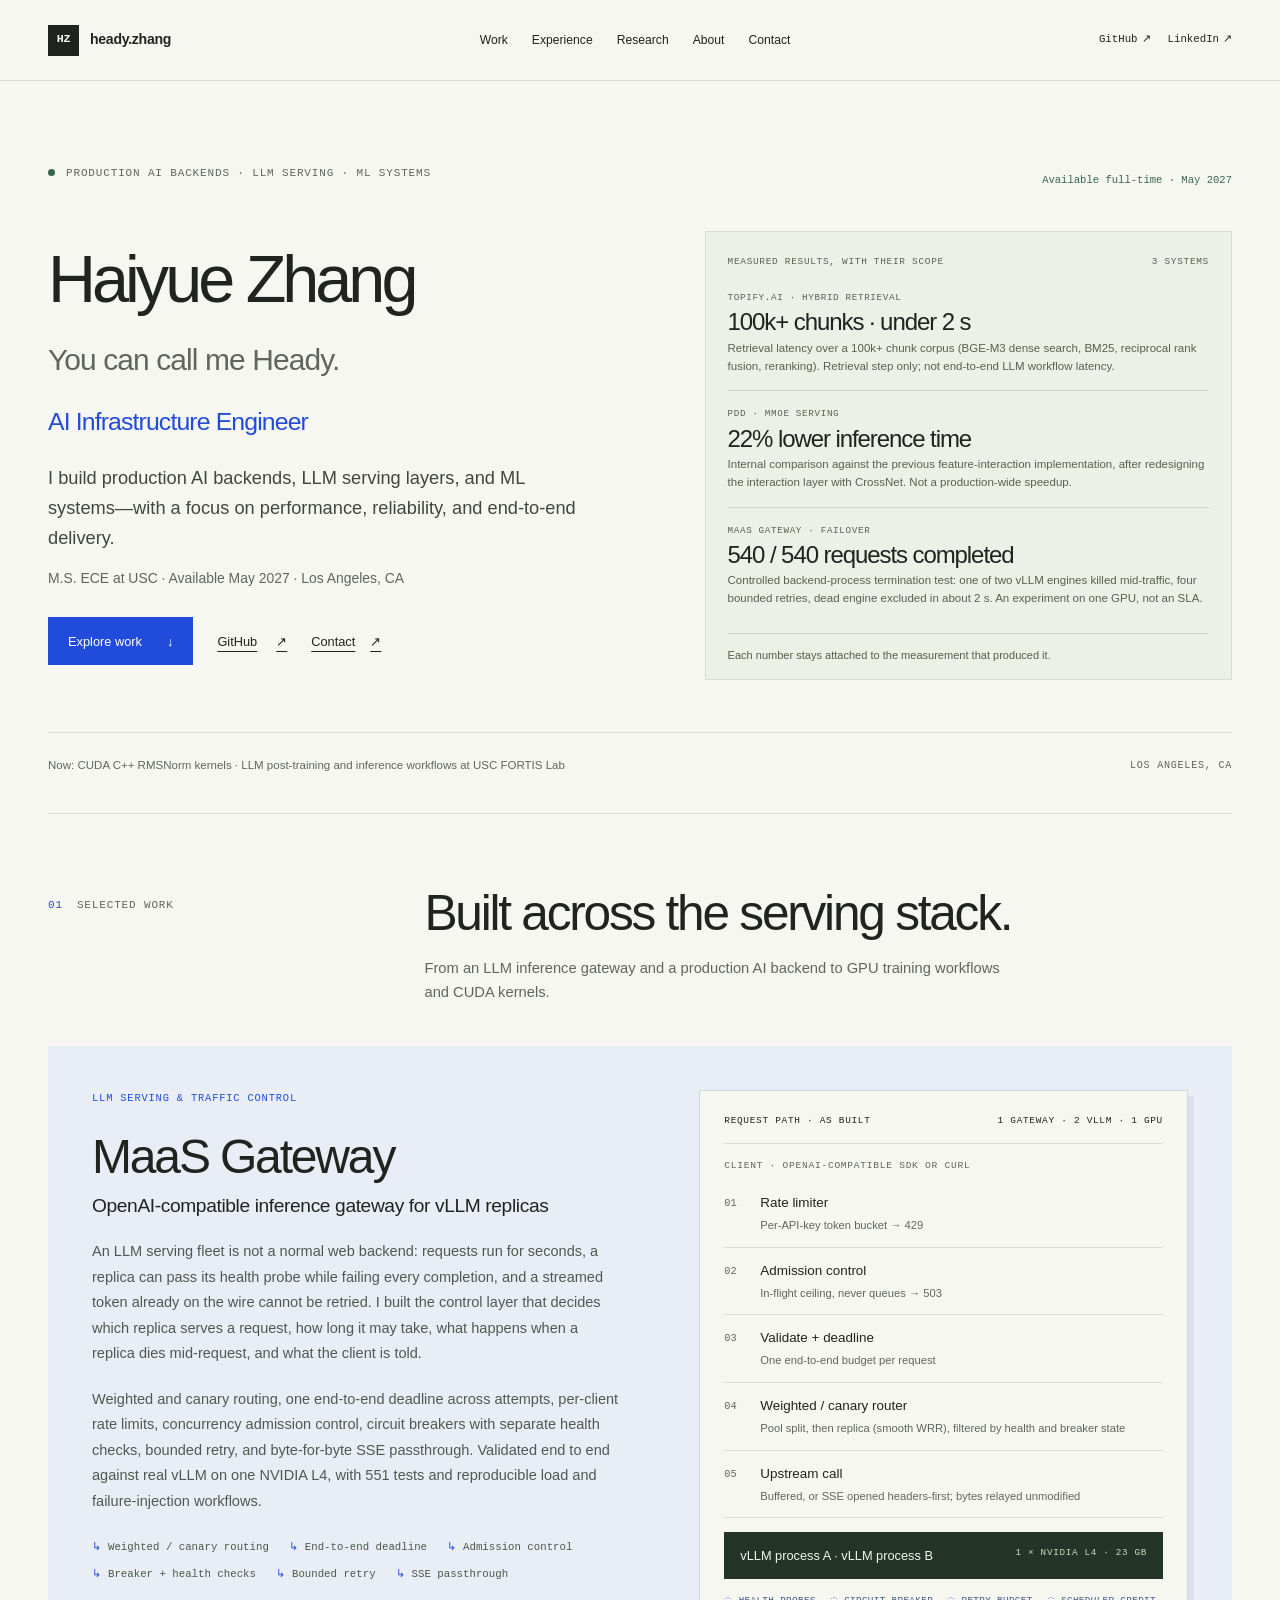
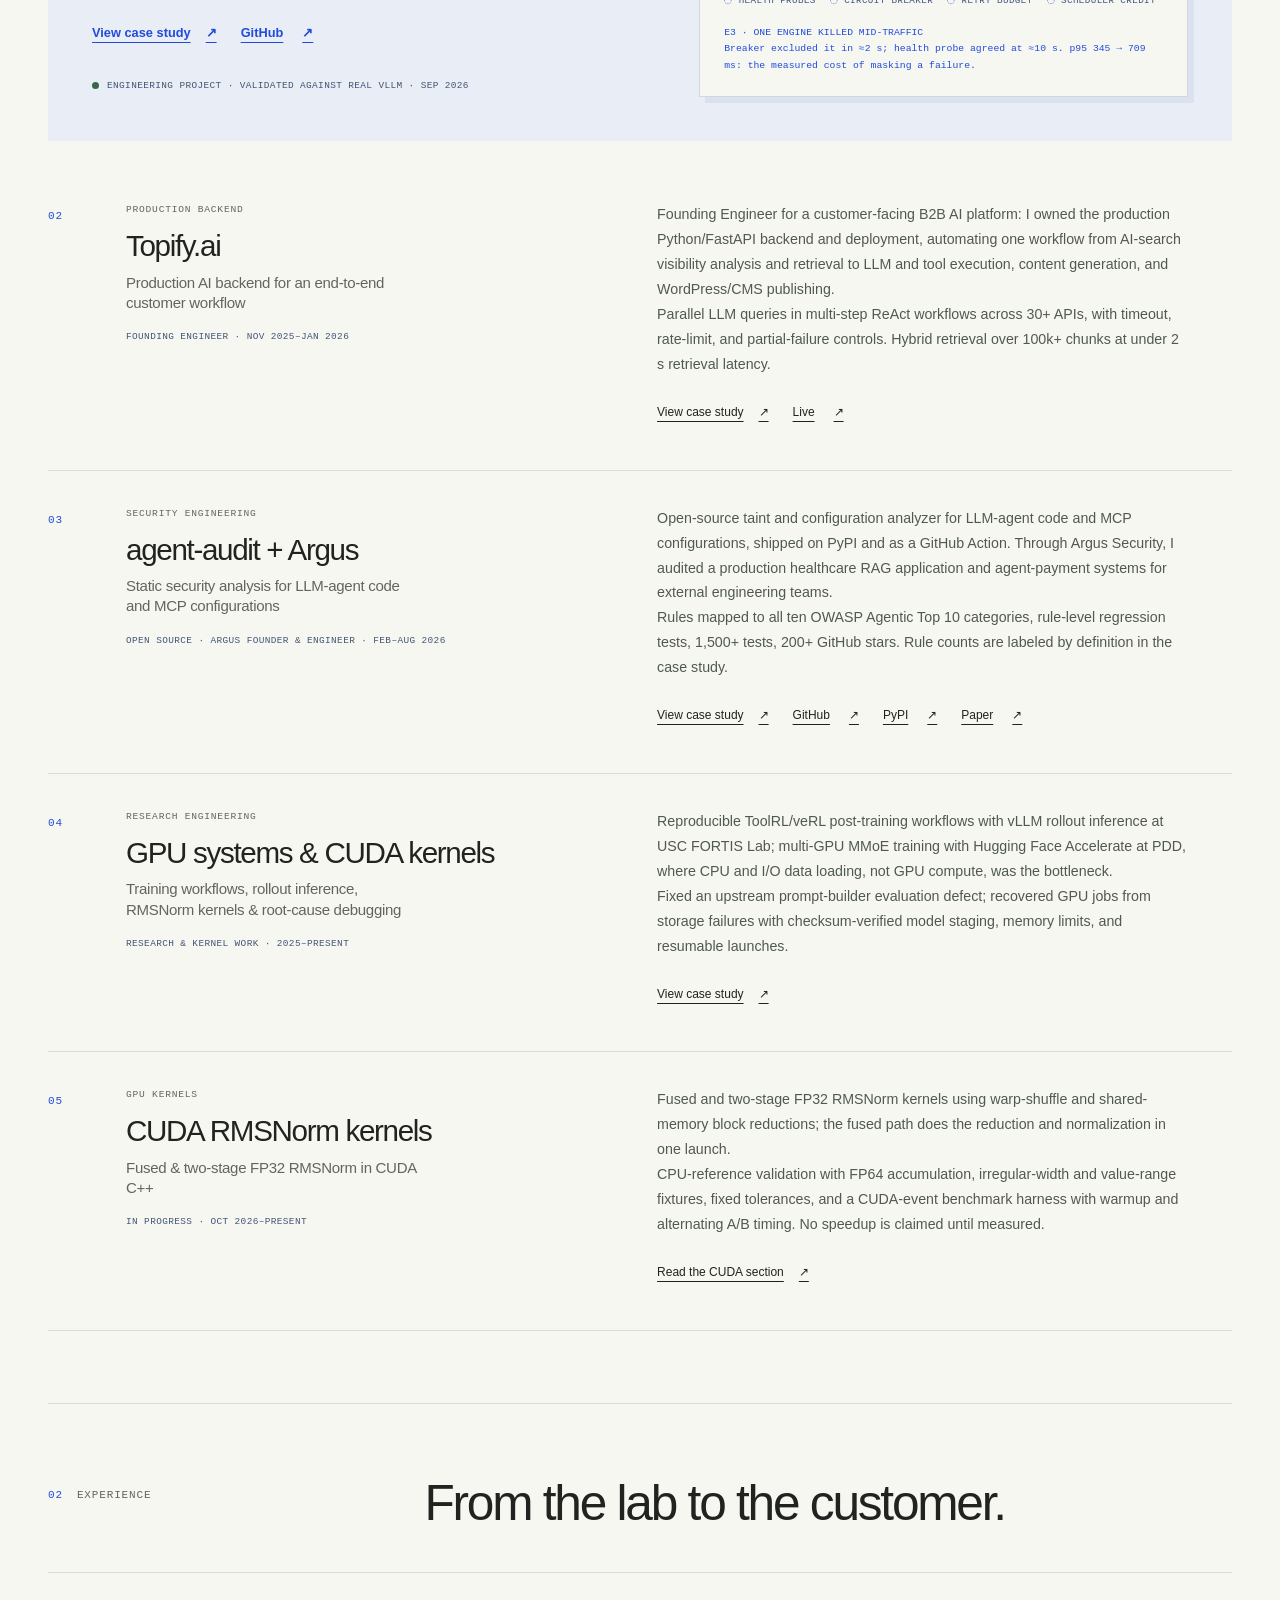
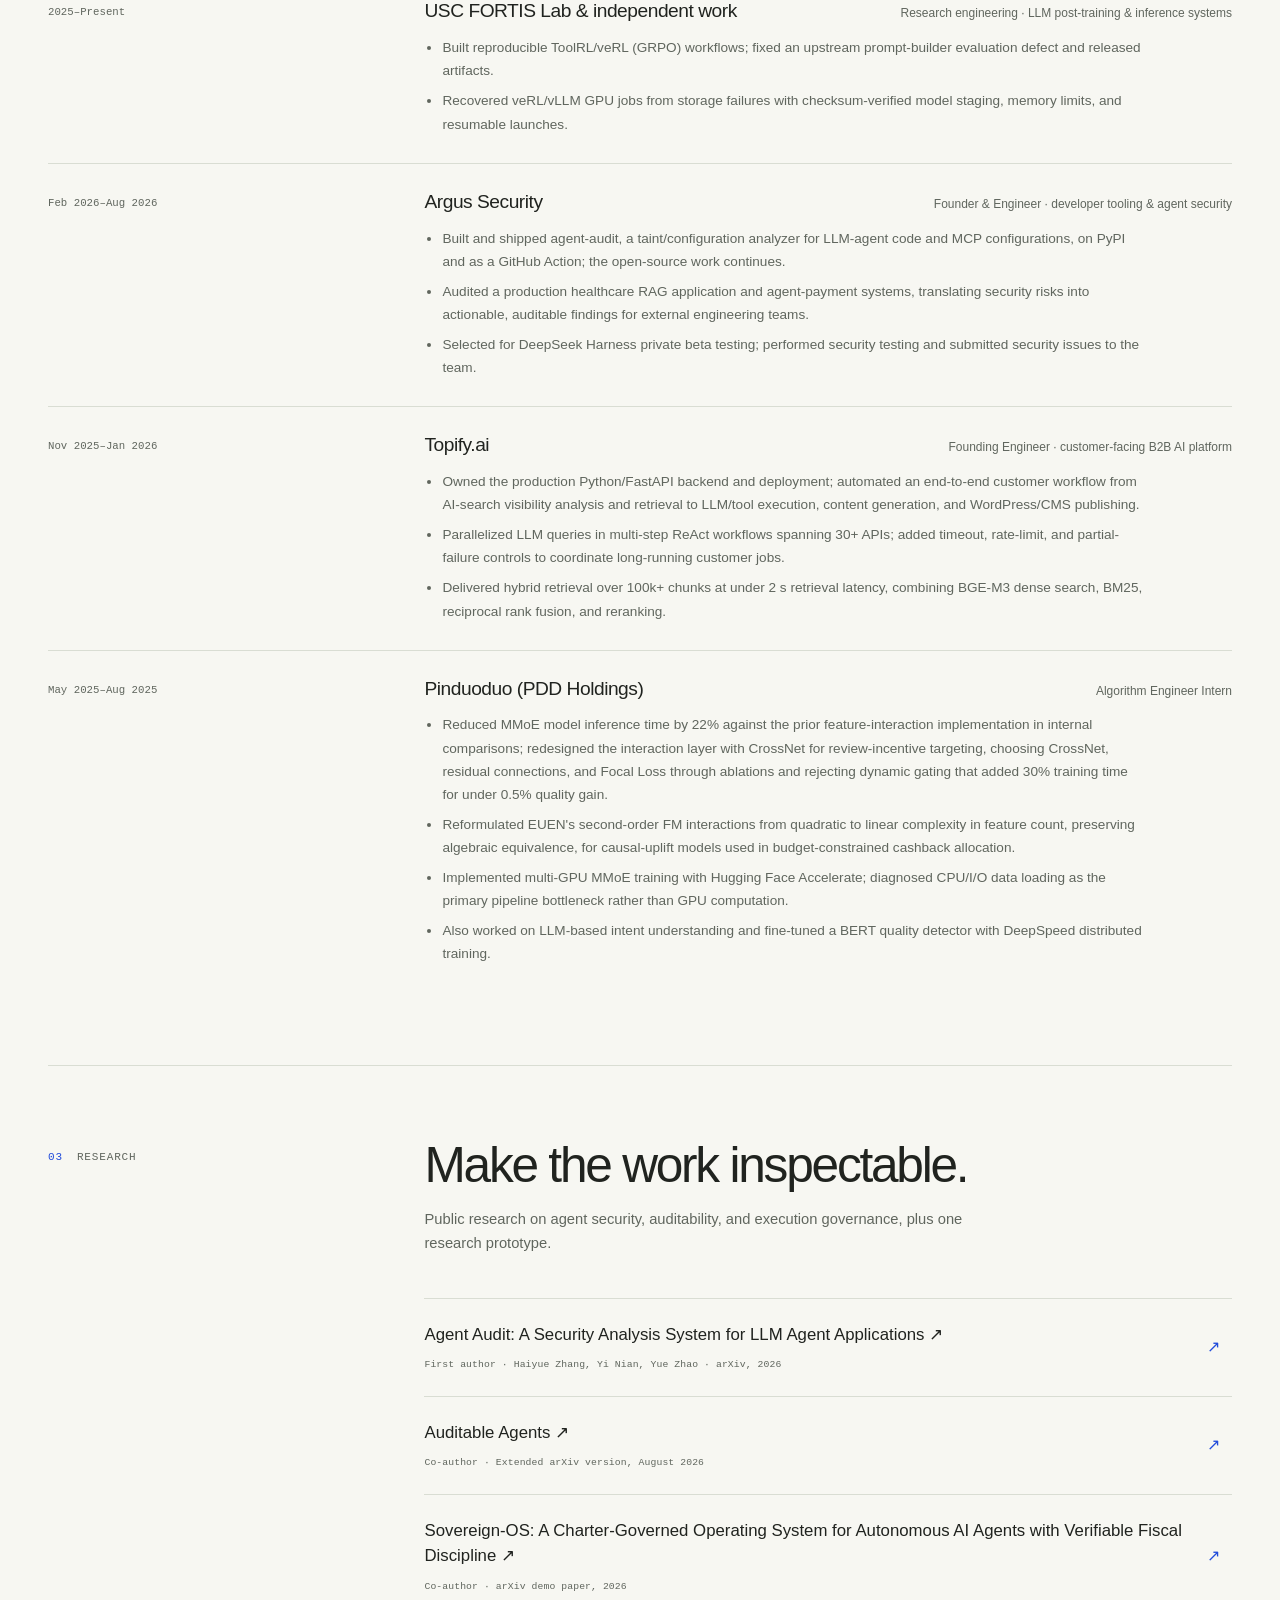
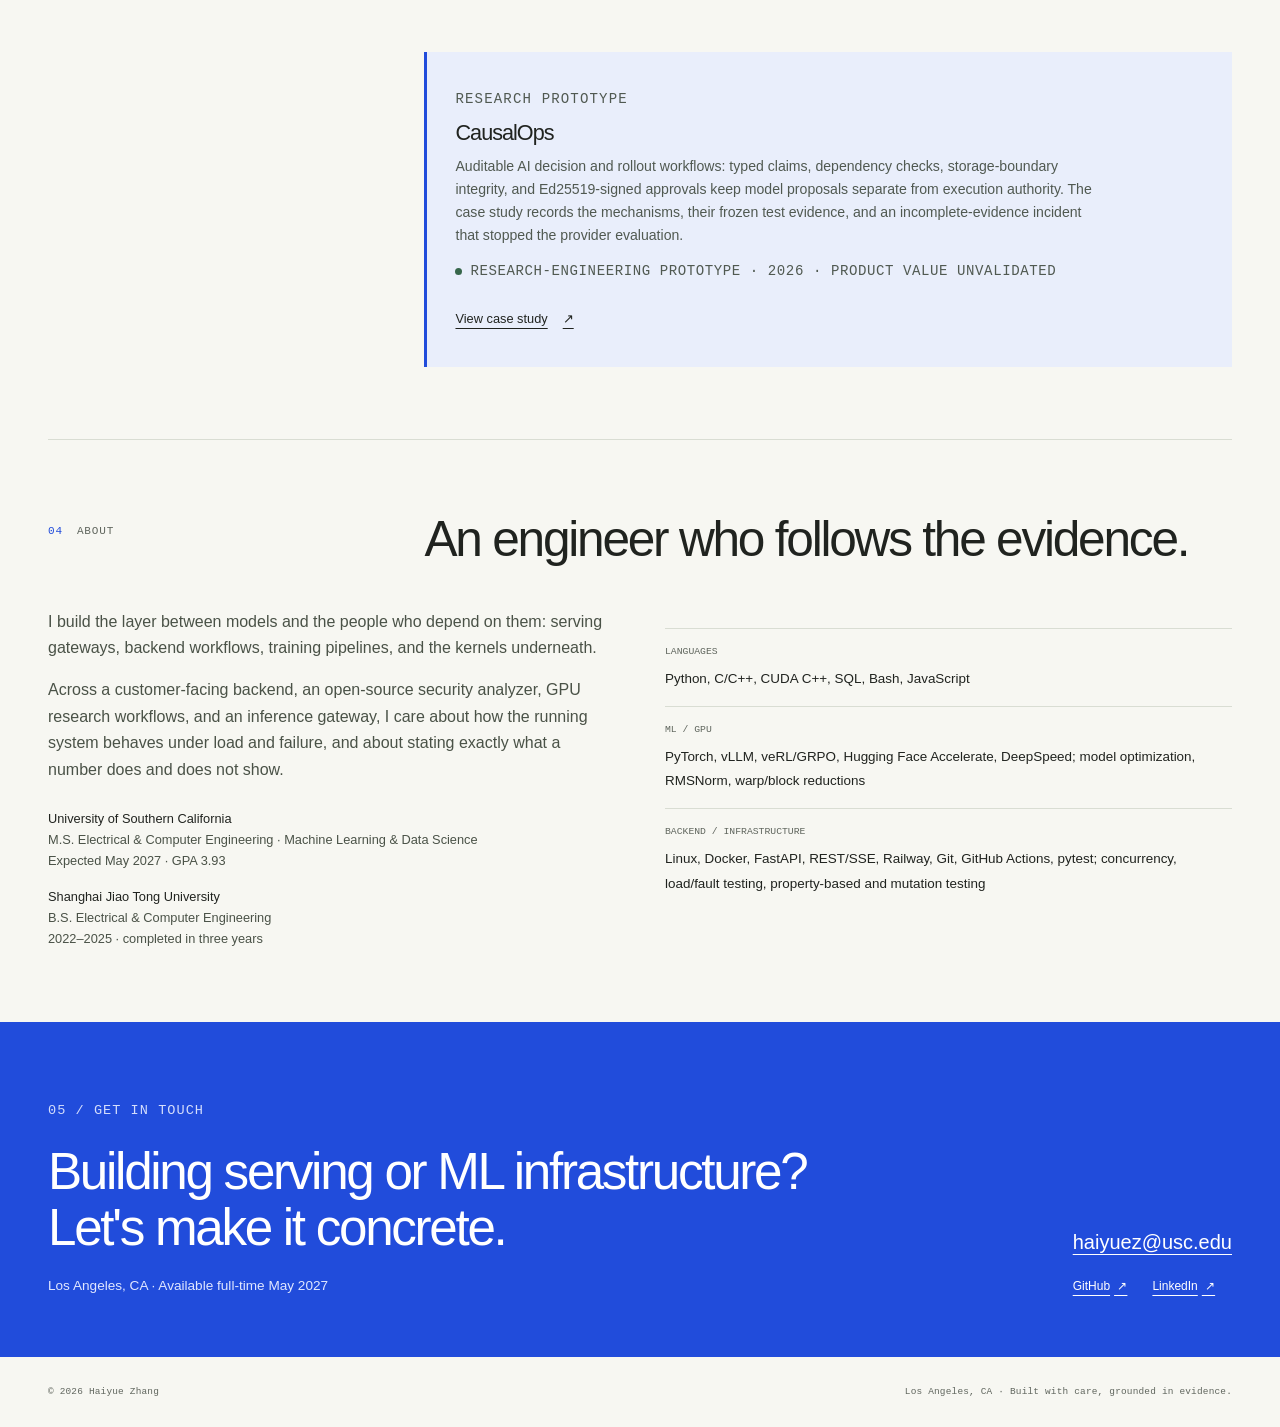
==== commit d6590ef4: "feat: align portfolio with AI infrastructure 2027 resume Replace the CausalOps-centred hero with thr" ====
--- a/index.html
+++ b/index.html
@@ -1,31 +1,16 @@
 <!doctype html>
 <html lang="en"><head><meta charset="utf-8"><meta name="viewport" content="width=device-width, initial-scale=1">
-<title>Haiyue (Heady) Zhang — AI Systems &amp; Infrastructure Engineer</title><meta name="description" content="I turn ambiguous operational problems into deployed software, auditable AI workflows, and measurable systems. USC M.S. ECE, graduating May 2027."><meta name="theme-color" content="#f7f7f2">
-<link rel="canonical" href="https://headyzhang.github.io/"><meta property="og:title" content="Haiyue (Heady) Zhang — AI Systems &amp; Infrastructure Engineer"><meta property="og:description" content="I turn ambiguous operational problems into deployed software, auditable AI workflows, and measurable systems. USC M.S. ECE, graduating May 2027."><meta property="og:type" content="website"><meta property="og:url" content="https://headyzhang.github.io/"><meta property="og:site_name" content="Heady Zhang"><meta property="og:locale" content="en_US"><meta name="twitter:card" content="summary">
+<title>Haiyue (Heady) Zhang — AI Infrastructure Engineer</title><meta name="description" content="I build production AI backends, LLM serving layers, and ML systems—with a focus on performance, reliability, and end-to-end delivery. USC M.S. ECE, available May 2027."><meta name="theme-color" content="#f7f7f2">
+<link rel="canonical" href="https://headyzhang.github.io/"><meta property="og:title" content="Haiyue (Heady) Zhang — AI Infrastructure Engineer"><meta property="og:description" content="I build production AI backends, LLM serving layers, and ML systems—with a focus on performance, reliability, and end-to-end delivery. USC M.S. ECE, available May 2027."><meta property="og:type" content="website"><meta property="og:url" content="https://headyzhang.github.io/"><meta property="og:site_name" content="Heady Zhang"><meta property="og:locale" content="en_US"><meta name="twitter:card" content="summary">
 <link rel="icon" type="image/svg+xml" href="/assets/favicon.svg"><link rel="stylesheet" href="/assets/style.css"><script src="/assets/site.js" defer></script>
-<script type="application/ld+json">{"@context": "https://schema.org", "@type": "Person", "name": "Haiyue Zhang", "alternateName": "Heady Zhang", "url": "https://headyzhang.github.io/", "jobTitle": "AI Systems & Infrastructure Engineer", "email": "mailto:haiyuez@usc.edu", "sameAs": ["https://github.com/HeadyZhang", "https://www.linkedin.com/in/haiyue-zhang"], "alumniOf": {"@type": "CollegeOrUniversity", "name": "Shanghai Jiao Tong University"}, "homeLocation": {"@type": "Place", "name": "Los Angeles, CA"}}</script></head><body><a class="skip" href="#main">Skip to content</a>
+<script type="application/ld+json">{"@context": "https://schema.org", "@type": "Person", "name": "Haiyue Zhang", "alternateName": "Heady Zhang", "url": "https://headyzhang.github.io/", "jobTitle": "AI Infrastructure Engineer", "email": "mailto:haiyuez@usc.edu", "sameAs": ["https://github.com/HeadyZhang", "https://www.linkedin.com/in/heady-zhang-a0139b351/"], "alumniOf": [{"@type": "CollegeOrUniversity", "name": "University of Southern California"}, {"@type": "CollegeOrUniversity", "name": "Shanghai Jiao Tong University"}], "homeLocation": {"@type": "Place", "name": "Los Angeles, CA"}}</script></head><body><a class="skip" href="#main">Skip to content</a>
 <header class="site-header"><div class="wrap header-inner">
 <a class="brand" href="/" aria-label="Heady Zhang, home"><span class="brand-mark" aria-hidden="true">HZ</span>heady.zhang</a>
 <button class="menu-toggle" hidden aria-controls="navigation" aria-expanded="false">Menu <span aria-hidden="true">+</span></button>
-<nav id="navigation" aria-label="Primary"><div class="nav-sections"><a href="/#work">Work</a><a href="/#experience">Experience</a><a href="/#research">Research</a><a href="/#about">About</a><a href="/#contact">Contact</a></div><div class="nav-social"><a class="external" href="https://github.com/HeadyZhang" target="_blank" rel="noopener noreferrer">GitHub<span aria-hidden="true"> ↗</span><span class="sr-only"> (opens in a new tab)</span></a><a class="external" href="https://www.linkedin.com/in/haiyue-zhang" target="_blank" rel="noopener noreferrer">LinkedIn<span aria-hidden="true"> ↗</span><span class="sr-only"> (opens in a new tab)</span></a></div></nav>
-</div></header><main id="main" class="wrap"><section class="hero" aria-labelledby="hero-title"><div class="hero-topline"><p class="eyebrow"><span class="dot"></span>Systems thinking. End-to-end delivery.</p><p class="hero-availability">Available full-time · May 2027</p></div><div class="hero-grid"><div><h1 id="hero-title">Haiyue Zhang<br><span class="alias">You can call me Heady.</span></h1><p class="role">AI Systems &amp; Infrastructure Engineer</p><p class="hero-lead">I turn ambiguous operational problems into deployed software, auditable AI workflows, and measurable systems.</p><p class="hero-support">From customer-facing product delivery to auditable AI workflows and GPU training, inference, and evaluation tooling.</p><div class="actions"><a class="button" href="#work">Explore selected work <span aria-hidden="true">↓</span></a><a class="text-link" href="#contact">Contact <span aria-hidden="true">↗</span></a></div></div><figure class="diagram"><div class="diagram-top"><span class="mono">A system, from intent to action</span><span class="mono">01 → 04</span></div>
-<svg viewBox="0 0 440 350" role="img" aria-labelledby="pipeline-title pipeline-description">
-<title id="pipeline-title">From ambiguous input to verified execution</title><desc id="pipeline-description">An operating question becomes a model proposal. Deterministic evidence and dependency checks lead to human review and a signed execution gate. Unresolved evidence returns to review.</desc>
-<defs><pattern id="dots" width="18" height="18" patternUnits="userSpaceOnUse"><circle cx="1" cy="1" r=".65" fill="#c8d0bf"/></pattern><marker id="arrow" viewBox="0 0 8 8" refX="6" refY="4" markerWidth="6" markerHeight="6" orient="auto-start-reverse"><path d="M1 1L6 4L1 7" fill="none" stroke="#77846d" stroke-width="1.2"/></marker></defs>
-<rect width="440" height="350" fill="url(#dots)"/>
-<g fill="none" stroke="#88957c" stroke-width="1.2" marker-end="url(#arrow)"><path d="M128 78H184"/><path d="M306 113V158"/><path d="M306 233V277H250"/><path d="M148 277H84V174H201" stroke-dasharray="3 5"/></g>
-<g font-family="ui-monospace, monospace" font-size="10" fill="#56624d"><text x="13" y="31">01 / AMBIGUITY</text><text x="190" y="31">02 / MODEL PROPOSAL</text><text x="201" y="149">03 / EVIDENCE CHECK</text></g>
-<rect x="12" y="45" width="116" height="67" rx="2" fill="#f7f7f2" stroke="#bec8b3"/><g font-family="-apple-system, sans-serif" font-size="13" fill="#3f4b38"><text x="26" y="73">Should we</text><text x="26" y="92">take this action?</text></g>
-<rect x="184" y="45" width="243" height="68" rx="2" fill="#f7f7f2" stroke="#bec8b3"/><text x="200" y="73" font-family="-apple-system, sans-serif" font-size="14" fill="#303a2b">A proposal, with assumptions</text><text x="200" y="95" font-family="ui-monospace, monospace" font-size="10" fill="#65715d">Claims · candidates · context</text>
-<rect x="201" y="158" width="226" height="74" rx="2" fill="#e1e8fc" stroke="#8ea4e6"/><text x="217" y="186" font-family="-apple-system, sans-serif" font-size="14" fill="#214cdb">What does the evidence allow?</text><text x="217" y="210" font-family="ui-monospace, monospace" font-size="10" fill="#405581">Typed contracts + dependencies</text>
-<text x="11" y="213" font-family="ui-monospace, monospace" font-size="9" fill="#64705b">UNRESOLVED?</text><text x="11" y="229" font-family="ui-monospace, monospace" font-size="9" fill="#64705b">RETURN TO REVIEW</text>
-<rect x="148" y="252" width="279" height="70" rx="2" fill="#253428"/><circle cx="168" cy="274" r="3" fill="#b6d69d"/><text x="180" y="278" font-family="ui-monospace, monospace" font-size="9" fill="#c9dbbd">04 / HUMAN APPROVAL + SIGNED GATE</text><text x="165" y="305" font-family="-apple-system, sans-serif" font-size="17" fill="#f1f5ec">Verified execution</text>
-<g fill="#214cdb"><circle class="pipeline-signal" cx="157" cy="78" r="3"/><circle class="pipeline-signal signal-two" cx="306" cy="133" r="3"/><circle class="pipeline-signal signal-three" cx="306" cy="243" r="3"/></g></svg>
-<ol class="mobile-pipeline"><li><span>01 / INPUT</span><strong>Should we take this action?</strong><small>Operating context and constraints</small></li><li><span>02 / MODEL PROPOSAL</span><strong>A proposal, with assumptions</strong><small>Claims, candidates, and context</small></li><li><span>03 / EVIDENCE CHECK</span><strong>What does the evidence allow?</strong><small>Typed contracts and dependencies</small></li><li><span>04 / HUMAN APPROVAL + SIGNED GATE</span><strong>Verified execution</strong><small>Unresolved evidence returns to review.</small></li></ol><figcaption class="diagram-caption">Models propose. Evidence constrains. People authorize.</figcaption></figure></div><div class="hero-bottom"><span>USC M.S. ECE · Machine Learning &amp; Data Science · Graduating May 2027</span><span class="mono">Los Angeles, CA</span></div></section>
-<section class="section" id="work"><div class="section-heading"><p class="section-label"><span class="index">01</span>Selected work</p><div><h2>Built across the full system.</h2><p class="section-intro">Four bodies of work, from customer workflows to the controls and compute beneath them.</p></div></div><article class="work-featured"><div><p class="project-kicker">01 / Workflow infrastructure</p><h3 class="project-name"><a href="/work/causalops/">CausalOps</a></h3><p class="project-subtitle">Auditable AI decision &amp; rollout workflows</p><p class="project-description">An AI proposal should be reviewable before it can become an action. I led the architecture and AI-assisted implementation of a prototype that turns business actions and operating constraints into evidence-linked experiment proposals and rollout contracts.</p><p class="project-description">Typed claims and dependency checks separate model suggestions from execution authority. Immutable lifecycle records, storage boundaries, signed approvals, and targeted mutation tests make critical gates inspectable.</p><ul class="evidence-list"><li>Typed evidence</li><li>Dependency authority</li><li>Signed execution</li><li>Mutation-tested gates</li></ul><div class="actions"><a class="text-link" href="/work/causalops/" aria-label="View CausalOps case study">View case study <span aria-hidden="true">↗</span></a></div><p class="status"><span class="dot"></span>Research prototype · Product value unvalidated</p></div>
-<div class="contract-visual" role="img" aria-label="Illustrative review contract: evidence has sources, dependencies are checked, and execution requires signed human approval. This illustration is not a live system status."><div class="contract-title"><span class="mono">A reviewable contract</span><span class="mono">Illustration</span></div><div class="contract-row"><span class="contract-number">01</span><div><strong>Trace the claim</strong><small>Every judgment has an evidence boundary.</small></div><span class="check">↳</span></div><div class="contract-row"><span class="contract-number">02</span><div><strong>Check the dependencies</strong><small>Unsupported inputs cannot grant authority.</small></div><span class="check">↳</span></div><div class="contract-row"><span class="contract-number">03</span><div><strong>Require an explicit approval</strong><small>Bind the signature to the intended execution.</small></div><span class="check">↳</span></div><p class="contract-foot">PROPOSAL ≠ PERMISSION<br>13 targeted gate mutations detected in a frozen milestone.</p></div></article><article class="work-row"><span class="index">02</span><div><p class="project-kicker">Customer → product</p><h3 class="project-name"><a href="/work/topify/">Topify.ai</a></h3><p class="project-subtitle">B2B AI marketing workflow platform</p><p class="status">Delivered B2B platform · Nov 2025–Jan 2026</p></div><div class="work-summary"><p class="project-description">I worked directly with B2B customers to turn real GEO and marketing workflows into reusable product capabilities, owning requirements, workflow design, implementation, integrations, and Railway deployment.</p><p class="project-description">30+ API integrations. Hybrid retrieval over 100k+ chunks, with recorded retrieval latency under two seconds.</p><div class="actions"><a class="text-link" href="/work/topify/" aria-label="View Topify.ai case study">View case study <span aria-hidden="true">↗</span></a><a class="text-link external" href="https://topify.ai/" target="_blank" rel="noopener noreferrer">Live<span aria-hidden="true"> ↗</span><span class="sr-only"> (opens in a new tab)</span></a></div></div></article><article class="work-row"><span class="index">03</span><div><p class="project-kicker">Security engineering</p><h3 class="project-name"><a href="/work/agent-audit/">agent-audit + Argus</a></h3><p class="project-subtitle">From open-source detection to client security evidence</p><p class="status">Open source · Argus: Feb 2026–Aug 2026</p></div><div class="work-summary"><p class="project-description">I built an open-source static analyzer for LLM agent applications, then directly scoped and delivered third-party security assessments through Argus, including a production healthcare RAG agent.</p><p class="project-description">51 built-in OWASP-aligned YAML detection rules with CI/CD and rule-level regression tests. Audit reports addressed buyer-side CISO requirements in B2B procurement reviews.</p><div class="actions"><a class="text-link" href="/work/agent-audit/" aria-label="View agent-audit + Argus case study">View case study <span aria-hidden="true">↗</span></a><a class="text-link external" href="https://github.com/HeadyZhang/agent-audit" target="_blank" rel="noopener noreferrer">GitHub<span aria-hidden="true"> ↗</span><span class="sr-only"> (opens in a new tab)</span></a><a class="text-link external" href="https://arxiv.org/abs/2603.22853" target="_blank" rel="noopener noreferrer">Paper<span aria-hidden="true"> ↗</span><span class="sr-only"> (opens in a new tab)</span></a></div></div></article><article class="work-row"><span class="index">04</span><div><p class="project-kicker">Research engineering</p><h3 class="project-name"><a href="/work/gpu-systems/">GPU systems &amp; evaluation</a></h3><p class="project-subtitle">Training, rollout inference &amp; root-cause debugging</p><p class="status">Research workflows · FORTIS Lab, USC</p></div><div class="work-summary"><p class="project-description">At USC FORTIS Lab, I reproduced ToolRL with GRPO/veRL and diagnosed an upstream prompt-builder evaluation bug. My research workflows include vLLM rollout inference on an NVIDIA A100 80GB.</p><p class="project-description">PyTorch and DeepSpeed training experience, GPU-memory configuration, and checksum-verified local model staging to address network-storage failures.</p><div class="actions"><a class="text-link" href="/work/gpu-systems/" aria-label="View GPU systems &amp; evaluation case study">View case study <span aria-hidden="true">↗</span></a></div></div></article></section>
-<section class="capabilities" aria-label="Capabilities and proof"><div class="capability"><p class="mono">01 / Understand & deliver</p><h3>Customer → Product</h3><p>Requirements discovery, workflow design, deployment.</p><a href="/work/topify/">Customer workflows → Railway deployment ↗</a></div><div class="capability"><p class="mono">02 / Constrain & authorize</p><h3>Model → Authority</h3><p>Typed contracts, deterministic gates, auditability.</p><a href="/work/causalops/">Model proposals → signed execution gates ↗</a></div><div class="capability"><p class="mono">03 / Run & investigate</p><h3>GPU → Evidence</h3><p>Training, inference, evaluation, root-cause debugging.</p><a href="/work/gpu-systems/">ToolRL reproduction → evaluation bug fix ↗</a></div></section>
-<section class="section" id="experience"><div class="section-heading"><p class="section-label"><span class="index">02</span>Experience</p><div><h2>From the lab to the customer.</h2></div></div><div class="experience-row"><p class="experience-date">2025–Present</p><div><div class="experience-title"><h3>FORTIS Lab, USC</h3><span>Graduate Researcher</span></div><p>Reproduced ToolRL with GRPO/veRL on the lab GPU cluster; diagnosed and fixed an upstream prompt-builder evaluation bug.</p></div></div><div class="experience-row"><p class="experience-date">Feb 2026–Aug 2026</p><div><div class="experience-title"><h3>Argus Security</h3><span>Founder &amp; CEO</span></div><p>Directly scoped client requirements and delivered AI-agent security assessments for buyer-side CISO and procurement reviews.</p></div></div><div class="experience-row"><p class="experience-date">Nov 2025–Jan 2026</p><div><div class="experience-title"><h3>Topify.ai</h3><span>Co-Founder &amp; Software Engineer</span></div><p>Translated B2B customer workflows into an AI marketing platform; owned implementation, integrations, and Railway deployment.</p></div></div><div class="experience-row"><p class="experience-date">May 2025–Aug 2025</p><div><div class="experience-title"><h3>PDD (Pinduoduo)</h3><span>Algorithm Engineer Intern</span></div><p>Worked on LLM-based intent understanding and fine-tuned a BERT quality detector using DeepSpeed distributed training.</p></div></div></section>
-<section class="section" id="research"><div class="section-heading"><p class="section-label"><span class="index">03</span>Selected research</p><div><h2>Make the work inspectable.</h2><p class="section-intro">A small selection of public research on agent security, auditability, and execution governance.</p></div></div><div class="research-list"><article class="paper"><div><a class="paper-title" href="https://arxiv.org/abs/2603.22853" target="_blank" rel="noopener noreferrer">Agent Audit: A Security Analysis System for LLM Agent Applications<span aria-hidden="true"> ↗</span><span class="sr-only"> (opens in a new tab)</span></a><p class="paper-meta">First author · Haiyue Zhang, Yi Nian, Yue Zhao · arXiv, 2026</p></div><span class="paper-arrow" aria-hidden="true">↗</span></article><article class="paper"><div><a class="paper-title" href="https://arxiv.org/abs/2604.05485" target="_blank" rel="noopener noreferrer">Auditable Agents<span aria-hidden="true"> ↗</span><span class="sr-only"> (opens in a new tab)</span></a><p class="paper-meta">Co-author · Extended arXiv version, August 2026</p></div><span class="paper-arrow" aria-hidden="true">↗</span></article><article class="paper"><div><a class="paper-title" href="https://arxiv.org/abs/2603.14011" target="_blank" rel="noopener noreferrer">Sovereign-OS: A Charter-Governed Operating System for Autonomous AI Agents with Verifiable Fiscal Discipline<span aria-hidden="true"> ↗</span><span class="sr-only"> (opens in a new tab)</span></a><p class="paper-meta">Co-author · arXiv demo paper, 2026</p></div><span class="paper-arrow" aria-hidden="true">↗</span></article></div></section>
-<section class="section" id="about"><div class="section-heading"><p class="section-label"><span class="index">04</span>About</p><div><h2>An engineer who follows the evidence.</h2></div></div><div class="about-grid"><div class="about-copy"><p>I like problems that begin as an unclear requirement and become a system someone can inspect, use, and improve.</p><p>My work spans B2B product delivery, AI-agent security, and research infrastructure. Across those settings, I care about clear acceptance criteria, the behavior of the running system, and the limits of what its results prove.</p><div class="education"><p><strong>University of Southern California</strong>M.S. ECE · Machine Learning &amp; Data Science<br>Expected May 2027</p><p><strong>Shanghai Jiao Tong University</strong>B.S. Electrical and Computer Engineering</p></div></div><dl class="skills"><div class="skill-line"><dt>Languages</dt><dd>Python, C/C++, SQL, JavaScript</dd></div><div class="skill-line"><dt>ML systems</dt><dd>PyTorch, DeepSpeed, veRL, vLLM<br><small>vLLM: research rollout inference</small></dd></div><div class="skill-line"><dt>Engineering</dt><dd>Linux, Docker, FastAPI, Railway, Git, CI/CD, property-based testing, mutation testing</dd></div></dl></div></section>
-<section class="contact" id="contact"><div><p class="eyebrow">05 / Get in touch</p><h2>Have a hard systems problem?<br>Let's make it concrete.</h2><p>Los Angeles, CA · Available full-time May 2027</p></div><div class="contact-details"><a class="contact-email" href="mailto:haiyuez@usc.edu">haiyuez@usc.edu</a><div class="contact-links"><a class="external" href="https://github.com/HeadyZhang" target="_blank" rel="noopener noreferrer">GitHub<span aria-hidden="true"> ↗</span><span class="sr-only"> (opens in a new tab)</span></a><a class="external" href="https://www.linkedin.com/in/haiyue-zhang" target="_blank" rel="noopener noreferrer">LinkedIn<span aria-hidden="true"> ↗</span><span class="sr-only"> (opens in a new tab)</span></a></div></div></section></main><footer class="wrap"><div class="site-footer"><span>© 2026 Haiyue Zhang</span><span>Los Angeles, CA · Built with care, grounded in evidence.</span></div></footer></body></html>+<nav id="navigation" aria-label="Primary"><div class="nav-sections"><a href="/#work">Work</a><a href="/#experience">Experience</a><a href="/#research">Research</a><a href="/#about">About</a><a href="/#contact">Contact</a></div><div class="nav-social"><a class="external" href="https://github.com/HeadyZhang" target="_blank" rel="noopener noreferrer">GitHub<span aria-hidden="true"> ↗</span><span class="sr-only"> (opens in a new tab)</span></a><a class="external" href="https://www.linkedin.com/in/heady-zhang-a0139b351/" target="_blank" rel="noopener noreferrer">LinkedIn<span aria-hidden="true"> ↗</span><span class="sr-only"> (opens in a new tab)</span></a></div></nav>
+</div></header><main id="main" class="wrap"><section class="hero" aria-labelledby="hero-title"><div class="hero-topline"><p class="eyebrow"><span class="dot"></span>Production AI backends · LLM serving · ML systems</p><p class="hero-availability">Available full-time · May 2027</p></div><div class="hero-grid"><div><h1 id="hero-title">Haiyue Zhang<br><span class="alias">You can call me Heady.</span></h1><p class="role">AI Infrastructure Engineer</p><p class="hero-lead">I build production AI backends, LLM serving layers, and ML systems—with a focus on performance, reliability, and end-to-end delivery.</p><p class="hero-support">M.S. ECE at USC · Available May 2027 · Los Angeles, CA</p><div class="actions"><a class="button" href="#work">Explore work <span aria-hidden="true">↓</span></a><a class="text-link external" href="https://github.com/HeadyZhang" target="_blank" rel="noopener noreferrer">GitHub<span aria-hidden="true"> ↗</span><span class="sr-only"> (opens in a new tab)</span></a><a class="text-link" href="#contact">Contact <span aria-hidden="true">↗</span></a></div></div><figure class="diagram results" aria-labelledby="results-title"><div class="diagram-top"><span class="mono" id="results-title">Measured results, with their scope</span><span class="mono">3 systems</span></div><ol class="results-list"><li><span class="result-kicker">Topify.ai · hybrid retrieval</span><strong>100k+ chunks · under 2 s</strong><small>Retrieval latency over a 100k+ chunk corpus (BGE-M3 dense search, BM25, reciprocal rank fusion, reranking). Retrieval step only; not end-to-end LLM workflow latency.</small></li><li><span class="result-kicker">PDD · MMoE serving</span><strong>22% lower inference time</strong><small>Internal comparison against the previous feature-interaction implementation, after redesigning the interaction layer with CrossNet. Not a production-wide speedup.</small></li><li><span class="result-kicker">MaaS Gateway · failover</span><strong>540 / 540 requests completed</strong><small>Controlled backend-process termination test: one of two vLLM engines killed mid-traffic, four bounded retries, dead engine excluded in about 2 s. An experiment on one GPU, not an SLA.</small></li></ol><figcaption class="diagram-caption">Each number stays attached to the measurement that produced it.</figcaption></figure></div><div class="hero-bottom"><span>Now: CUDA C++ RMSNorm kernels · LLM post-training and inference workflows at USC FORTIS Lab</span><span class="mono">Los Angeles, CA</span></div></section>
+<section class="section" id="work"><div class="section-heading"><p class="section-label"><span class="index">01</span>Selected work</p><div><h2>Built across the serving stack.</h2><p class="section-intro">From an LLM inference gateway and a production AI backend to GPU training workflows and CUDA kernels.</p></div></div><article class="work-featured"><div><p class="project-kicker">LLM serving &amp; traffic control</p><h3 class="project-name"><a href="/work/maas-gateway/">MaaS Gateway</a></h3><p class="project-subtitle">OpenAI-compatible inference gateway for vLLM replicas</p><p class="project-description">An LLM serving fleet is not a normal web backend: requests run for seconds, a replica can pass its health probe while failing every completion, and a streamed token already on the wire cannot be retried. I built the control layer that decides which replica serves a request, how long it may take, what happens when a replica dies mid-request, and what the client is told.</p><p class="project-description">Weighted and canary routing, one end-to-end deadline across attempts, per-client rate limits, concurrency admission control, circuit breakers with separate health checks, bounded retry, and byte-for-byte SSE passthrough. Validated end to end against real vLLM on one NVIDIA L4, with 551 tests and reproducible load and failure-injection workflows.</p><ul class="evidence-list"><li>Weighted / canary routing</li><li>End-to-end deadline</li><li>Admission control</li><li>Breaker + health checks</li><li>Bounded retry</li><li>SSE passthrough</li></ul><div class="actions"><a class="text-link" href="/work/maas-gateway/" aria-label="View MaaS Gateway case study">View case study <span aria-hidden="true">↗</span></a><a class="text-link external" href="https://github.com/HeadyZhang/maas-gateway" target="_blank" rel="noopener noreferrer">GitHub<span aria-hidden="true"> ↗</span><span class="sr-only"> (opens in a new tab)</span></a></div><p class="status"><span class="dot"></span>Engineering project · validated against real vLLM · Sep 2026</p></div><div class="gateway-visual" aria-label="MaaS Gateway request path as built: client, rate limiter, admission control, validate and deadline, weighted or canary router, upstream call, two vLLM processes on one NVIDIA L4."><div class="gw-title"><span class="mono">Request path · as built</span><span class="mono">1 gateway · 2 vLLM · 1 GPU</span></div><p class="gw-client mono">Client · OpenAI-compatible SDK or curl</p><ol class="gw-steps"><li><span class="gw-n">01</span><div><strong>Rate limiter</strong><small>Per-API-key token bucket → 429</small></div></li><li><span class="gw-n">02</span><div><strong>Admission control</strong><small>In-flight ceiling, never queues → 503</small></div></li><li><span class="gw-n">03</span><div><strong>Validate + deadline</strong><small>One end-to-end budget per request</small></div></li><li><span class="gw-n">04</span><div><strong>Weighted / canary router</strong><small>Pool split, then replica (smooth WRR), filtered by health and breaker state</small></div></li><li><span class="gw-n">05</span><div><strong>Upstream call</strong><small>Buffered, or SSE opened headers-first; bytes relayed unmodified</small></div></li></ol><div class="gw-upstream"><span>vLLM process A · vLLM process B</span><span class="mono">1 × NVIDIA L4 · 23 GB</span></div><p class="gw-state" aria-label="Control state consulted by the request path"><span>Health probes</span><span>Circuit breaker</span><span>Retry budget</span><span>Scheduler credit</span></p><p class="gw-foot">E3 · ONE ENGINE KILLED MID-TRAFFIC<br>Breaker excluded it in ≈2 s; health probe agreed at ≈10 s. p95 345 → 709 ms: the measured cost of masking a failure.</p></div></article><article class="work-row"><span class="index">02</span><div><p class="project-kicker">Production backend</p><h3 class="project-name"><a href="/work/topify/">Topify.ai</a></h3><p class="project-subtitle">Production AI backend for an end-to-end customer workflow</p><p class="status">Founding Engineer · Nov 2025–Jan 2026</p></div><div class="work-summary"><p class="project-description">Founding Engineer for a customer-facing B2B AI platform: I owned the production Python/FastAPI backend and deployment, automating one workflow from AI-search visibility analysis and retrieval to LLM and tool execution, content generation, and WordPress/CMS publishing.</p><p class="project-description">Parallel LLM queries in multi-step ReAct workflows across 30+ APIs, with timeout, rate-limit, and partial-failure controls. Hybrid retrieval over 100k+ chunks at under 2 s retrieval latency.</p><div class="actions"><a class="text-link" href="/work/topify/" aria-label="View case study: Topify.ai">View case study <span aria-hidden="true">↗</span></a><a class="text-link external" href="https://topify.ai/" target="_blank" rel="noopener noreferrer">Live<span aria-hidden="true"> ↗</span><span class="sr-only"> (opens in a new tab)</span></a></div></div></article><article class="work-row"><span class="index">03</span><div><p class="project-kicker">Security engineering</p><h3 class="project-name"><a href="/work/agent-audit/">agent-audit + Argus</a></h3><p class="project-subtitle">Static security analysis for LLM-agent code and MCP configurations</p><p class="status">Open source · Argus Founder &amp; Engineer · Feb–Aug 2026</p></div><div class="work-summary"><p class="project-description">Open-source taint and configuration analyzer for LLM-agent code and MCP configurations, shipped on PyPI and as a GitHub Action. Through Argus Security, I audited a production healthcare RAG application and agent-payment systems for external engineering teams.</p><p class="project-description">Rules mapped to all ten OWASP Agentic Top 10 categories, rule-level regression tests, 1,500+ tests, 200+ GitHub stars. Rule counts are labeled by definition in the case study.</p><div class="actions"><a class="text-link" href="/work/agent-audit/" aria-label="View case study: agent-audit + Argus">View case study <span aria-hidden="true">↗</span></a><a class="text-link external" href="https://github.com/HeadyZhang/agent-audit" target="_blank" rel="noopener noreferrer">GitHub<span aria-hidden="true"> ↗</span><span class="sr-only"> (opens in a new tab)</span></a><a class="text-link external" href="https://pypi.org/project/agent-audit/" target="_blank" rel="noopener noreferrer">PyPI<span aria-hidden="true"> ↗</span><span class="sr-only"> (opens in a new tab)</span></a><a class="text-link external" href="https://arxiv.org/abs/2603.22853" target="_blank" rel="noopener noreferrer">Paper<span aria-hidden="true"> ↗</span><span class="sr-only"> (opens in a new tab)</span></a></div></div></article><article class="work-row"><span class="index">04</span><div><p class="project-kicker">Research engineering</p><h3 class="project-name"><a href="/work/gpu-systems/">GPU systems &amp; CUDA kernels</a></h3><p class="project-subtitle">Training workflows, rollout inference, RMSNorm kernels &amp; root-cause debugging</p><p class="status">Research &amp; kernel work · 2025–Present</p></div><div class="work-summary"><p class="project-description">Reproducible ToolRL/veRL post-training workflows with vLLM rollout inference at USC FORTIS Lab; multi-GPU MMoE training with Hugging Face Accelerate at PDD, where CPU and I/O data loading, not GPU compute, was the bottleneck.</p><p class="project-description">Fixed an upstream prompt-builder evaluation defect; recovered GPU jobs from storage failures with checksum-verified model staging, memory limits, and resumable launches.</p><div class="actions"><a class="text-link" href="/work/gpu-systems/" aria-label="View case study: GPU systems &amp; CUDA kernels">View case study <span aria-hidden="true">↗</span></a></div></div></article><article class="work-row"><span class="index">05</span><div><p class="project-kicker">GPU kernels</p><h3 class="project-name"><a href="/work/gpu-systems/#cuda-rmsnorm">CUDA RMSNorm kernels</a></h3><p class="project-subtitle">Fused &amp; two-stage FP32 RMSNorm in CUDA C++</p><p class="status">In progress · Oct 2026–Present</p></div><div class="work-summary"><p class="project-description">Fused and two-stage FP32 RMSNorm kernels using warp-shuffle and shared-memory block reductions; the fused path does the reduction and normalization in one launch.</p><p class="project-description">CPU-reference validation with FP64 accumulation, irregular-width and value-range fixtures, fixed tolerances, and a CUDA-event benchmark harness with warmup and alternating A/B timing. No speedup is claimed until measured.</p><div class="actions"><a class="text-link" href="/work/gpu-systems/#cuda-rmsnorm" aria-label="Read the CUDA section: CUDA RMSNorm kernels">Read the CUDA section <span aria-hidden="true">↗</span></a></div></div></article></section>
+<section class="section" id="experience"><div class="section-heading"><p class="section-label"><span class="index">02</span>Experience</p><div><h2>From the lab to the customer.</h2></div></div><div class="experience-row"><p class="experience-date">2025–Present</p><div><div class="experience-title"><h3>USC FORTIS Lab &amp; independent work</h3><span>Research engineering · LLM post-training &amp; inference systems</span></div><ul class="experience-bullets"><li>Built reproducible ToolRL/veRL (GRPO) workflows; fixed an upstream prompt-builder evaluation defect and released artifacts.</li><li>Recovered veRL/vLLM GPU jobs from storage failures with checksum-verified model staging, memory limits, and resumable launches.</li></ul></div></div><div class="experience-row"><p class="experience-date">Feb 2026–Aug 2026</p><div><div class="experience-title"><h3>Argus Security</h3><span>Founder &amp; Engineer · developer tooling &amp; agent security</span></div><ul class="experience-bullets"><li>Built and shipped agent-audit, a taint/configuration analyzer for LLM-agent code and MCP configurations, on PyPI and as a GitHub Action; the open-source work continues.</li><li>Audited a production healthcare RAG application and agent-payment systems, translating security risks into actionable, auditable findings for external engineering teams.</li><li>Selected for DeepSeek Harness private beta testing; performed security testing and submitted security issues to the team.</li></ul></div></div><div class="experience-row"><p class="experience-date">Nov 2025–Jan 2026</p><div><div class="experience-title"><h3>Topify.ai</h3><span>Founding Engineer · customer-facing B2B AI platform</span></div><ul class="experience-bullets"><li>Owned the production Python/FastAPI backend and deployment; automated an end-to-end customer workflow from AI-search visibility analysis and retrieval to LLM/tool execution, content generation, and WordPress/CMS publishing.</li><li>Parallelized LLM queries in multi-step ReAct workflows spanning 30+ APIs; added timeout, rate-limit, and partial-failure controls to coordinate long-running customer jobs.</li><li>Delivered hybrid retrieval over 100k+ chunks at under 2 s retrieval latency, combining BGE-M3 dense search, BM25, reciprocal rank fusion, and reranking.</li></ul></div></div><div class="experience-row"><p class="experience-date">May 2025–Aug 2025</p><div><div class="experience-title"><h3>Pinduoduo (PDD Holdings)</h3><span>Algorithm Engineer Intern</span></div><ul class="experience-bullets"><li>Reduced MMoE model inference time by 22% against the prior feature-interaction implementation in internal comparisons; redesigned the interaction layer with CrossNet for review-incentive targeting, choosing CrossNet, residual connections, and Focal Loss through ablations and rejecting dynamic gating that added 30% training time for under 0.5% quality gain.</li><li>Reformulated EUEN&#x27;s second-order FM interactions from quadratic to linear complexity in feature count, preserving algebraic equivalence, for causal-uplift models used in budget-constrained cashback allocation.</li><li>Implemented multi-GPU MMoE training with Hugging Face Accelerate; diagnosed CPU/I/O data loading as the primary pipeline bottleneck rather than GPU computation.</li><li>Also worked on LLM-based intent understanding and fine-tuned a BERT quality detector with DeepSpeed distributed training.</li></ul></div></div></section>
+<section class="section" id="research"><div class="section-heading"><p class="section-label"><span class="index">03</span>Research</p><div><h2>Make the work inspectable.</h2><p class="section-intro">Public research on agent security, auditability, and execution governance, plus one research prototype.</p></div></div><div class="research-list"><article class="paper"><div><a class="paper-title" href="https://arxiv.org/abs/2603.22853" target="_blank" rel="noopener noreferrer">Agent Audit: A Security Analysis System for LLM Agent Applications<span aria-hidden="true"> ↗</span><span class="sr-only"> (opens in a new tab)</span></a><p class="paper-meta">First author · Haiyue Zhang, Yi Nian, Yue Zhao · arXiv, 2026</p></div><span class="paper-arrow" aria-hidden="true">↗</span></article><article class="paper"><div><a class="paper-title" href="https://arxiv.org/abs/2604.05485" target="_blank" rel="noopener noreferrer">Auditable Agents<span aria-hidden="true"> ↗</span><span class="sr-only"> (opens in a new tab)</span></a><p class="paper-meta">Co-author · Extended arXiv version, August 2026</p></div><span class="paper-arrow" aria-hidden="true">↗</span></article><article class="paper"><div><a class="paper-title" href="https://arxiv.org/abs/2603.14011" target="_blank" rel="noopener noreferrer">Sovereign-OS: A Charter-Governed Operating System for Autonomous AI Agents with Verifiable Fiscal Discipline<span aria-hidden="true"> ↗</span><span class="sr-only"> (opens in a new tab)</span></a><p class="paper-meta">Co-author · arXiv demo paper, 2026</p></div><span class="paper-arrow" aria-hidden="true">↗</span></article><article class="prototype"><p class="project-kicker">Research prototype</p><h3><a href="/work/causalops/">CausalOps</a></h3><p>Auditable AI decision and rollout workflows: typed claims, dependency checks, storage-boundary integrity, and Ed25519-signed approvals keep model proposals separate from execution authority. The case study records the mechanisms, their frozen test evidence, and an incomplete-evidence incident that stopped the provider evaluation.</p><p class="status"><span class="dot"></span>Research-engineering prototype · 2026 · product value unvalidated</p><div class="actions"><a class="text-link" href="/work/causalops/" aria-label="View CausalOps case study">View case study <span aria-hidden="true">↗</span></a></div></article></div></section>
+<section class="section" id="about"><div class="section-heading"><p class="section-label"><span class="index">04</span>About</p><div><h2>An engineer who follows the evidence.</h2></div></div><div class="about-grid"><div class="about-copy"><p>I build the layer between models and the people who depend on them: serving gateways, backend workflows, training pipelines, and the kernels underneath.</p><p>Across a customer-facing backend, an open-source security analyzer, GPU research workflows, and an inference gateway, I care about how the running system behaves under load and failure, and about stating exactly what a number does and does not show.</p><div class="education"><p><strong>University of Southern California</strong>M.S. Electrical &amp; Computer Engineering · Machine Learning &amp; Data Science<br>Expected May 2027 · GPA 3.93</p><p><strong>Shanghai Jiao Tong University</strong>B.S. Electrical &amp; Computer Engineering<br>2022–2025 · completed in three years</p></div></div><dl class="skills"><div class="skill-line"><dt>Languages</dt><dd>Python, C/C++, CUDA C++, SQL, Bash, JavaScript</dd></div><div class="skill-line"><dt>ML / GPU</dt><dd>PyTorch, vLLM, veRL/GRPO, Hugging Face Accelerate, DeepSpeed; model optimization, RMSNorm, warp/block reductions</dd></div><div class="skill-line"><dt>Backend / infrastructure</dt><dd>Linux, Docker, FastAPI, REST/SSE, Railway, Git, GitHub Actions, pytest; concurrency, load/fault testing, property-based and mutation testing</dd></div></dl></div></section>
+<section class="contact" id="contact"><div><p class="eyebrow">05 / Get in touch</p><h2>Building serving or ML infrastructure?<br>Let's make it concrete.</h2><p>Los Angeles, CA · Available full-time May 2027</p></div><div class="contact-details"><a class="contact-email" href="mailto:haiyuez@usc.edu">haiyuez@usc.edu</a><div class="contact-links"><a class="external" href="https://github.com/HeadyZhang" target="_blank" rel="noopener noreferrer">GitHub<span aria-hidden="true"> ↗</span><span class="sr-only"> (opens in a new tab)</span></a><a class="external" href="https://www.linkedin.com/in/heady-zhang-a0139b351/" target="_blank" rel="noopener noreferrer">LinkedIn<span aria-hidden="true"> ↗</span><span class="sr-only"> (opens in a new tab)</span></a></div></div></section></main><footer class="wrap"><div class="site-footer"><span>© 2026 Haiyue Zhang</span><span>Los Angeles, CA · Built with care, grounded in evidence.</span></div></footer></body></html>
--- a/assets/style.css
+++ b/assets/style.css
@@ -2,16 +2,18 @@
 :root{--paper:#f7f7f2;--ink:#20231f;--muted:#60665e;--line:#d9ddd3;--blue:#214cdb;--wash:#e9eefb;--green:#37664b;--mono:ui-monospace,SFMono-Regular,Consolas,monospace;--sans:Inter,-apple-system,BlinkMacSystemFont,"Segoe UI",sans-serif}
 *{box-sizing:border-box}html{scroll-behavior:smooth;scroll-padding-top:110px}body{margin:0;background:var(--paper);color:var(--ink);font-family:var(--sans);font-size:16px;line-height:1.65;-webkit-font-smoothing:antialiased}a{color:inherit;text-decoration-thickness:1px;text-underline-offset:5px}a:hover{color:var(--blue)}button{font:inherit}a,button{touch-action:manipulation}a:focus-visible,button:focus-visible,summary:focus-visible{outline:3px solid var(--blue);outline-offset:5px;border-radius:2px}::selection{background:#cedaff}h1,h2,h3,p,figure{margin:0}h1,h2,h3{font-weight:500;line-height:1.1;letter-spacing:-.045em}h2{font-size:clamp(2.1rem,4vw,3.1rem)}h3{font-size:1.65rem}p+p{margin-top:1rem}svg{display:block;max-width:100%}.wrap{max-width:1280px;margin:auto;padding:0 48px}.mono,.eyebrow,.index,.status,.tag,.section-label{font-family:var(--mono);font-size:.69rem;letter-spacing:.075em;text-transform:uppercase}.eyebrow{display:flex;align-items:center;gap:11px;color:var(--muted)}.dot{width:7px;height:7px;background:var(--green);border-radius:50%;display:inline-block;flex-shrink:0}.skip{position:fixed;top:-100px;left:20px;background:var(--ink);color:white;padding:12px;z-index:100}.skip:focus{top:12px}.sr-only{position:absolute;width:1px;height:1px;padding:0;margin:-1px;overflow:hidden;clip:rect(0,0,0,0);white-space:nowrap;border:0}
 .site-header{position:sticky;top:0;z-index:20;background:rgba(247,247,242,.97);border-bottom:1px solid var(--line)}.header-inner{min-height:80px;display:flex;align-items:center;gap:30px}.brand{display:flex;align-items:center;gap:11px;text-decoration:none;font-size:.88rem;letter-spacing:-.02em;font-weight:600;white-space:nowrap}.brand-mark{display:grid;place-items:center;width:31px;height:31px;background:var(--ink);color:var(--paper);font-size:.73rem;font-family:var(--mono)}#navigation{display:flex;align-items:center;justify-content:space-between;gap:30px;flex:1}.nav-sections,.nav-social{display:flex;gap:24px;align-items:center}.nav-sections{margin:auto}.nav-sections a,.nav-social a{font-size:.76rem;text-decoration:none;display:inline-flex;align-items:center;min-height:44px}.nav-social{gap:17px}.nav-social a{font-family:var(--mono);font-size:.67rem}.external{white-space:nowrap}.external span[aria-hidden]{font-size:1em;margin-left:4px}.menu-toggle{display:none}
-.hero{padding:75px 0 38px}.hero-topline{display:flex;justify-content:space-between;align-items:center;margin-bottom:42px}.hero-availability{font-family:var(--mono);font-size:.66rem;color:var(--green)}.hero-grid{display:grid;grid-template-columns:1.15fr 1fr;gap:50px;align-items:center}.hero h1{font-size:clamp(3.25rem,5.2vw,4.75rem);line-height:1.02;letter-spacing:-.06em}.hero h1 .alias{font-size:.45em;color:var(--muted);letter-spacing:-.03em}.role{color:var(--blue);font-size:clamp(1.2rem,2vw,1.55rem);letter-spacing:-.035em;margin-top:20px;font-weight:500}.hero-lead{font-size:1.14rem;line-height:1.65;margin-top:20px;max-width:530px;color:#41473e}.hero-support{font-size:.87rem;color:var(--muted);max-width:500px;margin-top:14px}.actions{display:flex;flex-wrap:wrap;gap:12px 24px;align-items:center;margin-top:27px}.button{display:inline-flex;justify-content:center;align-items:center;gap:25px;text-decoration:none;padding:13px 20px;background:var(--blue);color:white;font-size:.8rem;font-weight:500;min-height:48px}.button:hover{background:#153cad;color:#fff}.text-link{font-size:.8rem;display:inline-flex;align-items:center;min-height:44px;gap:15px}.hero-bottom{display:flex;align-items:center;justify-content:space-between;margin-top:52px;padding-top:23px;border-top:1px solid var(--line);color:var(--muted);font-size:.72rem}.hero-bottom .mono{font-size:.63rem}.diagram{position:relative;background:#edf0e7;border:1px solid #d8ddce;padding:22px 22px 15px;overflow:hidden}.diagram-top{display:flex;justify-content:space-between;gap:12px;margin-bottom:20px}.diagram-top .mono{font-size:.59rem;color:#58624f}.diagram svg{width:100%;height:auto}.diagram-caption{font-size:.69rem;color:#526047;margin-top:10px;border-top:1px solid #d2d8c8;padding-top:12px}.pipeline-signal{animation:signal 6s ease-in-out infinite}.signal-two{animation-delay:1.5s}.signal-three{animation-delay:3s}@keyframes signal{0%,15%,85%,100%{opacity:.35}35%,60%{opacity:1}}
-.section{padding:72px 0;border-top:1px solid var(--line)}.section-heading{display:grid;grid-template-columns:1fr 2.4fr;gap:40px;margin-bottom:42px}.section-label{color:var(--muted);padding-top:10px;display:flex;gap:14px}.index{color:var(--blue)}.section-intro{color:var(--muted);font-size:.92rem;margin-top:15px;max-width:580px}.work-featured{background:#e9edf5;display:grid;grid-template-columns:1.13fr 1fr;gap:55px;padding:44px;margin-bottom:26px;position:relative}.work-featured .project-name{font-size:3rem}.project-kicker{color:var(--blue);font-family:var(--mono);font-size:.65rem;letter-spacing:.08em;text-transform:uppercase;margin-bottom:23px}.project-name a{text-decoration:none}.project-subtitle{font-size:1.2rem;margin-top:10px;letter-spacing:-.02em;line-height:1.35}.project-description{font-size:.91rem;line-height:1.75;color:#505951;margin-top:20px;max-width:530px}.status{display:inline-flex;align-items:center;gap:8px;color:#425675;font-size:.59rem;margin-top:23px;letter-spacing:.04em}.evidence-list{list-style:none;padding:0;margin:25px 0 0;display:flex;flex-wrap:wrap;gap:9px 20px;font-size:.67rem;font-family:var(--mono);color:#495948}.evidence-list li:before{content:'↳';color:var(--blue);margin-right:7px}.work-featured .text-link{color:var(--blue);font-weight:600}.contract-visual{align-self:center;background:var(--paper);border:1px solid #d0d7e4;padding:24px;box-shadow:6px 6px 0 #dbe1ed}.contract-title{display:flex;justify-content:space-between;border-bottom:1px solid var(--line);padding-bottom:16px}.contract-title .mono{font-size:.59rem}.contract-row{display:grid;grid-template-columns:24px 1fr 20px;gap:12px;padding:18px 0;border-bottom:1px solid var(--line);align-items:center}.contract-number{font-family:var(--mono);font-size:.66rem;color:var(--muted)}.contract-row strong{display:block;font-size:.86rem;font-weight:500}.contract-row small{display:block;font-size:.72rem;color:var(--muted);margin-top:3px}.check{color:var(--green);font-size:.9rem}.contract-foot{font-family:var(--mono);font-size:.61rem;color:var(--blue);margin-top:18px;line-height:1.7}.work-row{display:grid;grid-template-columns:50px 1.05fr 1.2fr;gap:28px;padding:35px 0;border-bottom:1px solid var(--line)}.work-row .index{padding-top:5px}.work-row .project-name{font-size:1.85rem}.work-row .project-subtitle{font-size:.94rem;color:var(--muted);max-width:300px;margin-top:10px}.work-row .project-description{margin-top:0;font-size:.89rem}.work-row .project-kicker{margin:0 0 12px;color:var(--muted);font-size:.6rem}.work-row .actions{margin-top:14px;gap:10px 24px}.work-row .text-link{font-size:.75rem}.work-row .status{margin-top:16px}
-.capabilities{background:#252d26;color:#f2f5ec;margin:0 -48px;padding:38px 48px;display:grid;grid-template-columns:repeat(3,1fr);gap:35px}.capability+.capability{border-left:1px solid #515a4f;padding-left:35px}.capability .mono{color:#b4c3ab;font-size:.6rem}.capability h3{font-size:1.1rem;letter-spacing:-.02em;margin:13px 0}.capability p{font-size:.77rem;color:#c9d2c4}.capability a{display:inline-block;font-size:.73rem;color:#e3ecd9;margin-top:18px;min-height:36px}.capability a:hover{color:white}.experience-row{display:grid;grid-template-columns:1fr 2.4fr;gap:40px;padding:27px 0;border-top:1px solid var(--line)}.experience-date{font-family:var(--mono);font-size:.67rem;color:var(--muted);padding-top:4px}.experience-title{display:flex;justify-content:space-between;gap:24px;align-items:baseline}.experience-title h3{font-size:1.2rem;letter-spacing:-.025em}.experience-title span{font-size:.75rem;color:var(--muted)}.experience-row p{font-size:.85rem;color:var(--muted);margin-top:11px;max-width:670px}.research-list{margin-left:calc((100% - 40px)/3.4 + 40px)}.paper{padding:23px 0;border-top:1px solid var(--line);display:grid;grid-template-columns:1fr 25px;gap:20px}.paper a{font-size:1.05rem;line-height:1.5;text-decoration:none;display:block}.paper a:hover{text-decoration:underline}.paper .paper-meta{font-family:var(--mono);font-size:.61rem;color:var(--muted);margin-top:10px;letter-spacing:.01em}.paper .paper-arrow{color:var(--blue);align-self:center}.about-grid{display:grid;grid-template-columns:1fr 1fr;gap:50px}.about-copy{font-size:1rem;color:#4a5247}.education{margin-top:25px;font-size:.8rem}.education strong{display:block;font-weight:500;color:var(--ink)}.education p+p{margin-top:15px}.skills{padding:3px 0}.skill-line{padding:15px 0;border-top:1px solid var(--line)}.skill-line dt{font-family:var(--mono);font-size:.61rem;text-transform:uppercase;color:var(--muted);margin-bottom:7px}.skill-line dd{margin:0;font-size:.84rem;line-height:1.8}.contact{background:var(--blue);color:white;padding:60px 48px;margin:0 -48px;display:flex;justify-content:space-between;align-items:end;gap:35px}.contact .eyebrow{color:#d5defc;margin-bottom:22px}.contact h2{font-size:clamp(2.3rem,4vw,3.5rem)}.contact p{color:#e1e7ff;font-size:.85rem;margin-top:18px}.contact a{color:white}.contact-links{display:flex;gap:25px;margin-top:18px}.contact-links a{font-size:.75rem}.contact-email{font-size:1.25rem;white-space:nowrap}.site-footer{padding:27px 0;display:flex;justify-content:space-between;color:var(--muted);font-family:var(--mono);font-size:.59rem;letter-spacing:.02em}
-.case-hero{padding:49px 0 52px}.breadcrumb{font-size:.76rem;color:var(--muted);display:inline-flex;min-height:44px;align-items:center;gap:12px;margin-bottom:35px}.case-hero h1{font-size:clamp(3rem,6vw,5.3rem);max-width:1000px;line-height:1.06}.case-deck{font-size:clamp(1.1rem,2vw,1.5rem);color:var(--muted);max-width:810px;line-height:1.6;margin-top:24px}.case-metadata{display:flex;gap:45px;margin-top:32px;flex-wrap:wrap}.case-metadata div{font-size:.8rem}.case-metadata dt{font-family:var(--mono);font-size:.61rem;color:var(--muted);margin-bottom:7px;text-transform:uppercase}.case-metadata dd{margin:0}.case-status{background:var(--wash);padding:18px 24px;font-size:.82rem;border-left:3px solid var(--blue);margin-top:28px;max-width:1000px}.case-layout{display:grid;grid-template-columns:230px minmax(0,1fr);gap:65px;border-top:1px solid var(--line);padding-top:50px}.case-nav{position:sticky;top:120px;align-self:start}.case-nav .mono{font-size:.6rem;color:var(--muted);margin-bottom:13px}.case-nav a{display:block;font-size:.75rem;color:var(--muted);padding:8px 0;text-decoration:none}.case-nav a:hover{color:var(--blue)}.case-body{max-width:780px}.case-section{padding-bottom:44px;margin-bottom:38px;border-bottom:1px solid var(--line)}.case-section h2{font-size:1.9rem;margin-bottom:22px}.case-section h3{font-size:1.1rem;letter-spacing:-.02em;margin:24px 0 10px}.case-section p,.case-section li{font-size:.94rem;color:#4e574b;line-height:1.85}.case-section ul,.case-section ol{padding-left:20px}.case-section li+li{margin-top:10px}.case-section strong{font-weight:600;color:var(--ink)}.case-section blockquote{margin:25px 0;padding-left:23px;border-left:3px solid var(--blue);font-size:1.2rem;letter-spacing:-.02em;line-height:1.6}.flow{display:grid;grid-template-columns:repeat(4,1fr);margin:27px 0;background:#edf0e7;border:1px solid var(--line)}.flow div{padding:22px 15px;border-right:1px solid #d4dacc;font-size:.82rem;font-weight:500;line-height:1.5}.flow div:last-child{border:0}.flow span{display:block;font-family:var(--mono);font-size:.58rem;font-weight:400;color:var(--green);margin-bottom:12px}.flow small{display:block;margin-top:8px;color:var(--muted);font-size:.7rem;font-weight:400}.case-evidence{display:grid;grid-template-columns:repeat(2,1fr);gap:18px;margin:24px 0}.case-evidence div{padding:22px;background:var(--wash)}.case-evidence strong{display:block;font-size:2.2rem;font-weight:500;letter-spacing:-.06em;color:var(--blue)}.case-evidence span{display:block;font-size:.75rem;color:var(--muted);margin-top:7px}.next-case{display:flex;justify-content:space-between;gap:25px;align-items:center;padding:30px 0 70px}.next-case p{font-family:var(--mono);font-size:.65rem;color:var(--muted);margin-bottom:8px}.next-case a{font-size:1.1rem}.error-page{min-height:65vh;padding:90px 0}.error-page h1{font-size:4rem;margin:20px 0}.error-page p{color:var(--muted);margin-bottom:25px}
+.hero{padding:75px 0 38px}.hero-topline{display:flex;justify-content:space-between;align-items:center;margin-bottom:42px}.hero-availability{font-family:var(--mono);font-size:.66rem;color:var(--green)}.hero-grid{display:grid;grid-template-columns:1.15fr 1fr;gap:50px;align-items:center}.hero h1{font-size:clamp(3.25rem,5.2vw,4.75rem);line-height:1.02;letter-spacing:-.06em}.hero h1 .alias{font-size:.45em;color:var(--muted);letter-spacing:-.03em}.role{color:var(--blue);font-size:clamp(1.2rem,2vw,1.55rem);letter-spacing:-.035em;margin-top:20px;font-weight:500}.hero-lead{font-size:1.14rem;line-height:1.65;margin-top:20px;max-width:530px;color:#41473e}.hero-support{font-size:.87rem;color:var(--muted);max-width:500px;margin-top:14px}.actions{display:flex;flex-wrap:wrap;gap:12px 24px;align-items:center;margin-top:27px}.button{display:inline-flex;justify-content:center;align-items:center;gap:25px;text-decoration:none;padding:13px 20px;background:var(--blue);color:white;font-size:.8rem;font-weight:500;min-height:48px}.button:hover{background:#153cad;color:#fff}.text-link{font-size:.8rem;display:inline-flex;align-items:center;min-height:44px;gap:15px}.hero-bottom{display:flex;align-items:center;justify-content:space-between;margin-top:52px;padding-top:23px;border-top:1px solid var(--line);color:var(--muted);font-size:.72rem}.hero-bottom .mono{font-size:.63rem}.diagram{position:relative;background:#edf0e7;border:1px solid #d8ddce;padding:22px 22px 15px;overflow:hidden}.diagram-top{display:flex;justify-content:space-between;gap:12px;margin-bottom:20px}.diagram-top .mono{font-size:.59rem;color:#58624f}.diagram svg{width:100%;height:auto}.diagram-caption{font-size:.69rem;color:#526047;margin-top:10px;border-top:1px solid #d2d8c8;padding-top:12px}
+.section{padding:72px 0;border-top:1px solid var(--line)}.section-heading{display:grid;grid-template-columns:1fr 2.4fr;gap:40px;margin-bottom:42px}.section-label{color:var(--muted);padding-top:10px;display:flex;gap:14px}.index{color:var(--blue)}.section-intro{color:var(--muted);font-size:.92rem;margin-top:15px;max-width:580px}.work-featured{background:#e9edf5;display:grid;grid-template-columns:1.13fr 1fr;gap:55px;padding:44px;margin-bottom:26px;position:relative}.work-featured .project-name{font-size:3rem}.project-kicker{color:var(--blue);font-family:var(--mono);font-size:.65rem;letter-spacing:.08em;text-transform:uppercase;margin-bottom:23px}.project-name a{text-decoration:none}.project-subtitle{font-size:1.2rem;margin-top:10px;letter-spacing:-.02em;line-height:1.35}.project-description{font-size:.91rem;line-height:1.75;color:#505951;margin-top:20px;max-width:530px}.status{display:inline-flex;align-items:center;gap:8px;color:#425675;font-size:.59rem;margin-top:23px;letter-spacing:.04em}.evidence-list{list-style:none;padding:0;margin:25px 0 0;display:flex;flex-wrap:wrap;gap:9px 20px;font-size:.67rem;font-family:var(--mono);color:#495948}.evidence-list li:before{content:'↳';color:var(--blue);margin-right:7px}.work-featured .text-link{color:var(--blue);font-weight:600}.work-row{display:grid;grid-template-columns:50px 1.05fr 1.2fr;gap:28px;padding:35px 0;border-bottom:1px solid var(--line)}.work-row .index{padding-top:5px}.work-row .project-name{font-size:1.85rem}.work-row .project-subtitle{font-size:.94rem;color:var(--muted);max-width:300px;margin-top:10px}.work-row .project-description{margin-top:0;font-size:.89rem}.work-row .project-kicker{margin:0 0 12px;color:var(--muted);font-size:.6rem}.work-row .actions{margin-top:14px;gap:10px 24px}.work-row .text-link{font-size:.75rem}.work-row .status{margin-top:16px}
+.experience-row{display:grid;grid-template-columns:1fr 2.4fr;gap:40px;padding:27px 0;border-top:1px solid var(--line)}.experience-date{font-family:var(--mono);font-size:.67rem;color:var(--muted);padding-top:4px}.experience-title{display:flex;justify-content:space-between;gap:24px;align-items:baseline}.experience-title h3{font-size:1.2rem;letter-spacing:-.025em}.experience-title span{font-size:.75rem;color:var(--muted)}.experience-bullets{margin:12px 0 0;padding-left:18px;font-size:.85rem;color:var(--muted);max-width:720px;line-height:1.7}.experience-bullets li+li{margin-top:7px}.research-list{margin-left:calc((100% - 40px)/3.4 + 40px)}.paper{padding:23px 0;border-top:1px solid var(--line);display:grid;grid-template-columns:1fr 25px;gap:20px}.paper a{font-size:1.05rem;line-height:1.5;text-decoration:none;display:block}.paper a:hover{text-decoration:underline}.paper .paper-meta{font-family:var(--mono);font-size:.61rem;color:var(--muted);margin-top:10px;letter-spacing:.01em}.paper .paper-arrow{color:var(--blue);align-self:center}.about-grid{display:grid;grid-template-columns:1fr 1fr;gap:50px}.about-copy{font-size:1rem;color:#4a5247}.education{margin-top:25px;font-size:.8rem}.education strong{display:block;font-weight:500;color:var(--ink)}.education p+p{margin-top:15px}.skills{padding:3px 0}.skill-line{padding:15px 0;border-top:1px solid var(--line)}.skill-line dt{font-family:var(--mono);font-size:.61rem;text-transform:uppercase;color:var(--muted);margin-bottom:7px}.skill-line dd{margin:0;font-size:.84rem;line-height:1.8}.contact{background:var(--blue);color:white;padding:60px 48px;margin:0 -48px;display:flex;justify-content:space-between;align-items:end;gap:35px}.contact .eyebrow{color:#d5defc;margin-bottom:22px}.contact h2{font-size:clamp(2.3rem,4vw,3.5rem)}.contact p{color:#e1e7ff;font-size:.85rem;margin-top:18px}.contact a{color:white}.contact-links{display:flex;gap:25px;margin-top:18px}.contact-links a{font-size:.75rem}.contact-email{font-size:1.25rem;white-space:nowrap}.site-footer{padding:27px 0;display:flex;justify-content:space-between;color:var(--muted);font-family:var(--mono);font-size:.59rem;letter-spacing:.02em}
+.case-hero{padding:49px 0 52px}.breadcrumb{font-size:.76rem;color:var(--muted);display:inline-flex;min-height:44px;align-items:center;gap:12px;margin-bottom:35px}.case-hero h1{font-size:clamp(3rem,6vw,5.3rem);max-width:1000px;line-height:1.06}.case-deck{font-size:clamp(1.1rem,2vw,1.5rem);color:var(--muted);max-width:810px;line-height:1.6;margin-top:24px}.case-metadata{display:flex;gap:45px;margin-top:32px;flex-wrap:wrap}.case-metadata div{font-size:.8rem}.case-metadata dt{font-family:var(--mono);font-size:.61rem;color:var(--muted);margin-bottom:7px;text-transform:uppercase}.case-metadata dd{margin:0}.case-status{background:var(--wash);padding:18px 24px;font-size:.82rem;border-left:3px solid var(--blue);margin-top:28px;max-width:1000px}.case-layout{display:grid;grid-template-columns:230px minmax(0,1fr);gap:65px;border-top:1px solid var(--line);padding-top:50px}.case-nav{position:sticky;top:120px;align-self:start}.case-nav .mono{font-size:.6rem;color:var(--muted);margin-bottom:13px}.case-nav a{display:block;font-size:.75rem;color:var(--muted);padding:8px 0;text-decoration:none}.case-nav a:hover{color:var(--blue)}.case-body{max-width:780px}.case-section{padding-bottom:44px;margin-bottom:38px;border-bottom:1px solid var(--line)}.case-section h2{font-size:1.9rem;margin-bottom:22px}.case-section h3{font-size:1.1rem;letter-spacing:-.02em;margin:24px 0 10px}.case-section p,.case-section li{font-size:.94rem;color:#4e574b;line-height:1.85}.case-section ul,.case-section ol{padding-left:20px}.case-section li+li{margin-top:10px}.case-section strong{font-weight:600;color:var(--ink)}.case-section blockquote{margin:25px 0;padding-left:23px;border-left:3px solid var(--blue);font-size:1.2rem;letter-spacing:-.02em;line-height:1.6}.flow{display:grid;grid-template-columns:repeat(4,1fr);margin:27px 0;background:#edf0e7;border:1px solid var(--line)}.flow div{padding:22px 15px;border-right:1px solid #d4dacc;font-size:.82rem;font-weight:500;line-height:1.5}.flow div:last-child{border:0}.flow span{display:block;font-family:var(--mono);font-size:.58rem;font-weight:400;color:var(--green);margin-bottom:12px}.flow small{display:block;margin-top:8px;color:var(--muted);font-size:.7rem;font-weight:400}.case-evidence{display:grid;grid-template-columns:repeat(2,1fr);gap:18px;margin:24px 0}.case-evidence div{padding:22px;background:var(--wash)}.case-evidence strong{display:block;font-size:2.2rem;font-weight:500;letter-spacing:-.06em;color:var(--blue)}.case-evidence span{display:block;font-size:.75rem;color:var(--muted);margin-top:7px}.case-end{display:flex;justify-content:space-between;gap:12px 25px;align-items:center;flex-wrap:wrap;padding:30px 0 70px}.case-stack{margin-top:20px;font-size:.62rem;color:var(--muted)}.error-page{min-height:65vh;padding:90px 0}.error-page h1{font-size:4rem;margin:20px 0}.error-page p{color:var(--muted);margin-bottom:25px}
 @media(min-width:1600px){.hero{padding-top:90px;padding-bottom:55px}.hero-grid{gap:70px}}
-@media(max-width:1100px){.wrap{padding:0 32px}.header-inner{gap:20px}.nav-sections{gap:18px}.nav-social{gap:12px}#navigation{gap:18px}.hero-grid{gap:30px}.hero h1{font-size:3.5rem}.diagram{padding:18px 14px}.work-featured{padding:32px;gap:30px}.capabilities,.contact{margin-left:-32px;margin-right:-32px;padding-left:32px;padding-right:32px}.experience-title{display:block}.experience-title span{display:block;margin-top:6px}.case-layout{grid-template-columns:180px minmax(0,1fr);gap:35px}}
-@media(max-width:900px){.header-inner{flex-wrap:wrap;min-height:72px;gap:0;justify-content:space-between}.brand{min-height:72px}.menu-toggle:not([hidden]){display:block;padding:10px 0 10px 20px;background:none;border:0;color:var(--ink);font-size:.8rem;min-height:44px}.menu-toggle[aria-expanded=true]{color:var(--blue)}#navigation{flex-basis:100%;display:flex;flex-direction:column;align-items:stretch;gap:10px;padding:0 0 20px}.js #navigation{display:none}.js #navigation.is-open{display:flex}.nav-sections{margin:0;justify-content:space-between;gap:12px}.nav-social{border-top:1px solid var(--line);padding-top:8px;gap:24px}.hero-grid{grid-template-columns:1fr 1fr;gap:25px}.hero h1{font-size:3rem}.hero-lead{font-size:1rem}.role{font-size:1.18rem}.hero-support{font-size:.8rem}.hero-topline{margin-bottom:35px}.hero-availability{font-size:.59rem}.hero-bottom{gap:25px}.work-row{grid-template-columns:30px 1fr 1.25fr;gap:20px}.section-heading{grid-template-columns:1fr 2.6fr;gap:25px}.capabilities{gap:20px}.capability+.capability{padding-left:20px}.research-list{margin-left:0}.contact-email{font-size:1.05rem}.case-nav{position:static;display:none}.case-layout{display:block}.case-body{max-width:none}}
-@media(max-width:650px){html{scroll-padding-top:92px}.wrap{padding:0 22px}.hero{padding:35px 0 27px}.hero-topline{margin-bottom:28px;align-items:start;gap:15px}.eyebrow{font-size:.59rem;letter-spacing:.045em}.hero-availability{font-size:.57rem;max-width:105px;text-align:right;line-height:1.6}.hero-grid{grid-template-columns:1fr;gap:35px}.hero h1{font-size:clamp(2.9rem,12vw,4rem)}.hero h1 .alias{font-size:.43em}.role{font-size:1.25rem;margin-top:17px}.hero-lead{font-size:1.04rem;line-height:1.7;margin-top:17px}.hero-support{font-size:.82rem}.actions{gap:10px 23px;margin-top:22px}.button{padding:13px 16px;font-size:.75rem;gap:17px}.hero-bottom{display:block;margin-top:25px;padding-top:20px;font-size:.7rem}.hero-bottom .mono{margin-top:10px;display:block;font-size:.6rem}.diagram{padding:18px 17px 14px}.diagram-top{margin-bottom:12px}.diagram-caption{font-size:.67rem}.section{padding:43px 0}.section-heading{display:block;margin-bottom:28px}.section-label{padding-top:0;margin-bottom:20px;font-size:.63rem}.section-intro{font-size:.84rem}.work-featured{display:block;padding:26px 22px;margin:0 -4px 10px}.project-kicker{font-size:.59rem;margin-bottom:20px}.work-featured .project-name{font-size:2.5rem}.project-subtitle{font-size:1.1rem}.project-description{font-size:.85rem}.contract-visual{margin-top:28px;padding:19px}.contract-row{padding:14px 0}.work-row{grid-template-columns:25px 1fr;gap:14px;padding:28px 0}.work-row .work-summary{grid-column:2}.work-row .project-name{font-size:1.65rem}.work-row .project-subtitle{font-size:.85rem}.work-row .project-description{font-size:.84rem}.work-row .actions{gap:6px 20px;margin-top:14px}.work-row .status{font-size:.54rem}.evidence-list{font-size:.61rem;gap:8px 15px}.capabilities{display:block;margin:0 -22px;padding:8px 28px}.capability{padding:25px 0}.capability+.capability{padding:25px 0;border-left:0;border-top:1px solid #515a4f}.capability h3{font-size:1.18rem}.capability p{font-size:.8rem}.capability a{margin-top:10px;min-height:32px}.experience-row{display:block;padding:24px 0}.experience-date{margin-bottom:13px;font-size:.62rem}.experience-title h3{font-size:1.17rem}.experience-row p{font-size:.83rem}.paper a{font-size:.96rem}.paper .paper-meta{font-size:.57rem;line-height:1.8}.about-grid{grid-template-columns:1fr;gap:20px}.about-copy{font-size:.92rem}.contact{display:block;margin:0 -22px;padding:37px 26px}.contact h2{font-size:2.5rem}.contact p{font-size:.78rem}.contact-details{margin-top:29px}.contact-email{font-size:1.17rem}.contact-links{margin-top:13px}.site-footer{font-size:.54rem;gap:20px;line-height:1.8}.case-hero{padding:24px 0 35px}.breadcrumb{margin-bottom:25px}.case-hero h1{font-size:2.8rem;overflow-wrap:anywhere}.case-deck{font-size:1.04rem}.case-metadata{gap:20px;margin-top:25px}.case-metadata div{font-size:.74rem}.case-status{font-size:.76rem;padding:16px 18px}.case-layout{padding-top:32px}.case-section{padding-bottom:28px;margin-bottom:28px}.case-section h2{font-size:1.65rem}.case-section p,.case-section li{font-size:.86rem}.case-section blockquote{font-size:1.08rem}.flow{grid-template-columns:1fr 1fr}.flow div{border-bottom:1px solid #d4dacc}.flow div:nth-child(2){border-right:0}.flow div:nth-child(3){border-bottom:0}.case-evidence{gap:12px}.case-evidence div{padding:17px}.case-evidence strong{font-size:1.9rem}.case-evidence span{font-size:.69rem}.next-case{padding-bottom:40px;align-items:start}.next-case a{font-size:.92rem}}
+@media(max-width:1100px){.wrap{padding:0 32px}.header-inner{gap:20px}.nav-sections{gap:18px}.nav-social{gap:12px}#navigation{gap:18px}.hero-grid{gap:30px}.hero h1{font-size:3.5rem}.diagram{padding:18px 14px}.work-featured{padding:32px;gap:30px}.contact{margin-left:-32px;margin-right:-32px;padding-left:32px;padding-right:32px}.experience-title{display:block}.experience-title span{display:block;margin-top:6px}.case-layout{grid-template-columns:180px minmax(0,1fr);gap:35px}}
+@media(max-width:900px){.header-inner{flex-wrap:wrap;min-height:72px;gap:0;justify-content:space-between}.brand{min-height:72px}.menu-toggle:not([hidden]){display:block;padding:10px 0 10px 20px;background:none;border:0;color:var(--ink);font-size:.8rem;min-height:44px}.menu-toggle[aria-expanded=true]{color:var(--blue)}#navigation{flex-basis:100%;display:flex;flex-direction:column;align-items:stretch;gap:10px;padding:0 0 20px}.js #navigation{display:none}.js #navigation.is-open{display:flex}.nav-sections{margin:0;justify-content:space-between;gap:12px}.nav-social{border-top:1px solid var(--line);padding-top:8px;gap:24px}.hero-grid{grid-template-columns:1fr 1fr;gap:25px}.hero h1{font-size:3rem}.hero-lead{font-size:1rem}.role{font-size:1.18rem}.hero-support{font-size:.8rem}.hero-topline{margin-bottom:35px}.hero-availability{font-size:.59rem}.hero-bottom{gap:25px}.work-row{grid-template-columns:30px 1fr 1.25fr;gap:20px}.section-heading{grid-template-columns:1fr 2.6fr;gap:25px}.research-list{margin-left:0}.contact-email{font-size:1.05rem}.case-nav{position:static;display:none}.case-layout{display:block}.case-body{max-width:none}}
+@media(max-width:650px){html{scroll-padding-top:92px}.wrap{padding:0 22px}.hero{padding:35px 0 27px}.hero-topline{margin-bottom:28px;align-items:start;gap:15px}.eyebrow{font-size:.59rem;letter-spacing:.045em}.hero-availability{font-size:.57rem;max-width:105px;text-align:right;line-height:1.6}.hero-grid{grid-template-columns:1fr;gap:35px}.hero h1{font-size:clamp(2.9rem,12vw,4rem)}.hero h1 .alias{font-size:.43em}.role{font-size:1.25rem;margin-top:17px}.hero-lead{font-size:1.04rem;line-height:1.7;margin-top:17px}.hero-support{font-size:.82rem}.actions{gap:10px 23px;margin-top:22px}.button{padding:13px 16px;font-size:.75rem;gap:17px}.hero-bottom{display:block;margin-top:25px;padding-top:20px;font-size:.7rem}.hero-bottom .mono{margin-top:10px;display:block;font-size:.6rem}.diagram{padding:18px 17px 14px}.diagram-top{margin-bottom:12px}.diagram-caption{font-size:.67rem}.section{padding:43px 0}.section-heading{display:block;margin-bottom:28px}.section-label{padding-top:0;margin-bottom:20px;font-size:.63rem}.section-intro{font-size:.84rem}.work-featured{display:block;padding:26px 22px;margin:0 -4px 10px}.project-kicker{font-size:.59rem;margin-bottom:20px}.work-featured .project-name{font-size:2.5rem}.project-subtitle{font-size:1.1rem}.project-description{font-size:.85rem}.gateway-visual{margin-top:28px;padding:19px 18px}.gw-title{display:block}.gw-title .mono+.mono{display:block;margin-top:6px}.gw-steps li{padding:10px 0}.results-list strong{font-size:1.3rem}.results-list li{padding:13px 0}.work-row{grid-template-columns:25px 1fr;gap:14px;padding:28px 0}.work-row .work-summary{grid-column:2}.work-row .project-name{font-size:1.65rem}.work-row .project-subtitle{font-size:.85rem}.work-row .project-description{font-size:.84rem}.work-row .actions{gap:6px 20px;margin-top:14px}.work-row .status{font-size:.54rem}.evidence-list{font-size:.61rem;gap:8px 15px}.experience-row{display:block;padding:24px 0}.experience-date{margin-bottom:13px;font-size:.62rem}.experience-title h3{font-size:1.17rem}.experience-bullets{font-size:.83rem;padding-left:16px}.paper a{font-size:.96rem}.paper .paper-meta{font-size:.57rem;line-height:1.8}.about-grid{grid-template-columns:1fr;gap:20px}.about-copy{font-size:.92rem}.contact{display:block;margin:0 -22px;padding:37px 26px}.contact h2{font-size:2.5rem}.contact p{font-size:.78rem}.contact-details{margin-top:29px}.contact-email{font-size:1.17rem}.contact-links{margin-top:13px}.site-footer{font-size:.54rem;gap:20px;line-height:1.8}.case-hero{padding:24px 0 35px}.breadcrumb{margin-bottom:25px}.case-hero h1{font-size:2.8rem;overflow-wrap:anywhere}.case-deck{font-size:1.04rem}.case-metadata{gap:20px;margin-top:25px}.case-metadata div{font-size:.74rem}.case-status{font-size:.76rem;padding:16px 18px}.case-layout{padding-top:32px}.case-section{padding-bottom:28px;margin-bottom:28px}.case-section h2{font-size:1.65rem}.case-section p,.case-section li{font-size:.86rem}.case-section blockquote{font-size:1.08rem}.flow{grid-template-columns:1fr 1fr}.flow div{border-bottom:1px solid #d4dacc}.flow div:nth-child(2){border-right:0}.flow div:nth-child(3){border-bottom:0}.case-evidence{gap:12px}.case-evidence div{padding:17px}.case-evidence strong{font-size:1.9rem}.case-evidence span{font-size:.69rem}.case-end{padding-bottom:40px}}
 @media(prefers-reduced-motion:reduce){html{scroll-behavior:auto}*,*::before,*::after{animation:none!important;transition:none!important}}
-@media print{.site-header,.case-nav,.menu-toggle,.site-footer{display:none}.wrap{padding:0}.hero,.section,.case-hero{padding:25px 0}.case-layout{display:block}.contact,.capabilities{margin:0}.work-featured,.diagram,.contract-visual{break-inside:avoid}body{background:white}a{color:inherit}}
+@media print{.site-header,.case-nav,.menu-toggle,.site-footer{display:none}.wrap{padding:0}.hero,.section,.case-hero{padding:25px 0}.case-layout{display:block}.contact{margin:0}.work-featured,.diagram,.gateway-visual{break-inside:avoid}body{background:white}a{color:inherit}}
 
-.mobile-pipeline{display:none}
-@media(max-width:650px){.diagram svg{display:none}.mobile-pipeline{display:block;list-style:none;padding:0;margin:0}.mobile-pipeline li{position:relative;padding:13px 15px;margin-bottom:15px;background:var(--paper);border:1px solid #c8d0bf}.mobile-pipeline li:not(:last-child)::after{content:"↓";position:absolute;bottom:-19px;left:22px;font-size:14px;color:var(--green)}.mobile-pipeline span{display:block;font-family:var(--mono);font-size:.55rem;letter-spacing:.035em;color:var(--muted);margin-bottom:4px}.mobile-pipeline strong{display:block;font-size:.88rem;font-weight:500;line-height:1.4}.mobile-pipeline small{display:block;font-size:.69rem;color:var(--muted);margin-top:3px}.mobile-pipeline li:nth-child(3){background:#e1e8fc;border-color:#a2b3e3}.mobile-pipeline li:last-child{background:#253428;color:#f1f5ec;border:0;margin-bottom:0}.mobile-pipeline li:last-child span,.mobile-pipeline li:last-child small{color:#c9dbbd}}
+.results-list{list-style:none;margin:0;padding:0}.results-list li{display:grid;gap:4px;padding:15px 0;border-top:1px solid #d2d8c8}.results-list li:first-child{border-top:0;padding-top:0}.result-kicker{font-family:var(--mono);font-size:.58rem;letter-spacing:.07em;text-transform:uppercase;color:#58624f}.results-list strong{font-size:1.5rem;font-weight:500;letter-spacing:-.045em;line-height:1.1;color:var(--ink)}.results-list small{font-size:.72rem;line-height:1.55;color:#56624d}
+.gateway-visual{align-self:center;background:var(--paper);border:1px solid #d0d7e4;padding:22px 24px;box-shadow:6px 6px 0 #dbe1ed}.gw-title{display:flex;justify-content:space-between;gap:12px;border-bottom:1px solid var(--line);padding-bottom:14px}.gw-title .mono{font-size:.59rem}.gw-client{font-size:.6rem;color:var(--muted);margin-top:14px}.gw-steps{list-style:none;margin:6px 0 0;padding:0}.gw-steps li{display:grid;grid-template-columns:24px 1fr;gap:12px;padding:12px 0;border-bottom:1px solid var(--line);align-items:start}.gw-n{font-family:var(--mono);font-size:.64rem;color:var(--muted);padding-top:3px}.gw-steps strong{display:block;font-size:.84rem;font-weight:500}.gw-steps small{display:block;font-size:.7rem;color:var(--muted);margin-top:2px}.gw-upstream{margin-top:14px;background:#253428;color:#f1f5ec;padding:13px 16px;display:flex;justify-content:space-between;gap:8px 12px;flex-wrap:wrap;font-size:.8rem}.gw-upstream .mono{color:#c9dbbd;font-size:.58rem}.gw-state{display:flex;flex-wrap:wrap;gap:6px 14px;margin-top:14px;font-family:var(--mono);font-size:.58rem;color:#405581;letter-spacing:.04em;text-transform:uppercase}.gw-state span:before{content:'◌';margin-right:6px;color:var(--blue)}.gw-foot{font-family:var(--mono);font-size:.61rem;color:var(--blue);margin-top:16px;line-height:1.7}
+.prototype{margin-top:34px;padding:26px 28px;background:var(--wash);border-left:3px solid var(--blue)}.prototype .project-kicker{margin-bottom:10px}.prototype h3{font-size:1.35rem}.prototype h3 a{text-decoration:none}.prototype p{font-size:.88rem;color:#505951;margin-top:10px;max-width:640px}.prototype .status{margin-top:12px}.prototype .actions{margin-top:14px}
+.flow-state{margin-top:-27px;border-top:0;background:#f3efe6}.flow-state span{color:#6b4f1d}.case-section code{font-family:var(--mono);font-size:.82em;background:var(--wash);padding:1px 5px}.section-note{font-family:var(--mono);font-size:.62rem;letter-spacing:.06em;text-transform:uppercase;color:var(--muted)}
